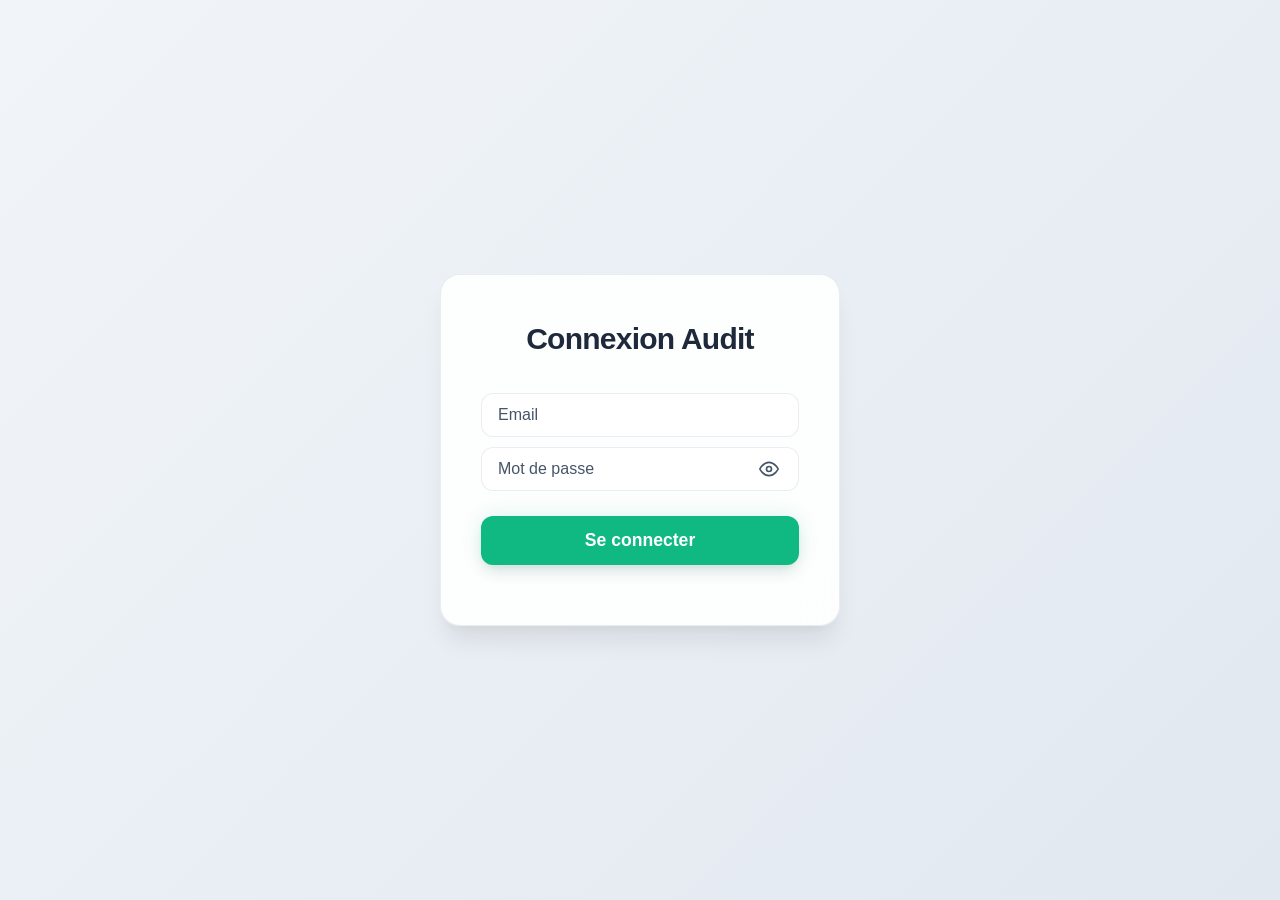
==== index.html @ c80efe21 "Add files via upload" ====
<!DOCTYPE html>
<html>
  <head>
    <meta charset="UTF-8" />
    <meta http-equiv="refresh" content="0; url=login.html" />
    <title>Redirect</title>
    <link rel="manifest" href="./manifest.json">
    <meta name="theme-color" content="#0f172a">
  </head>
  <script src="./pwa.js"></script>
  <body></body>
</html>
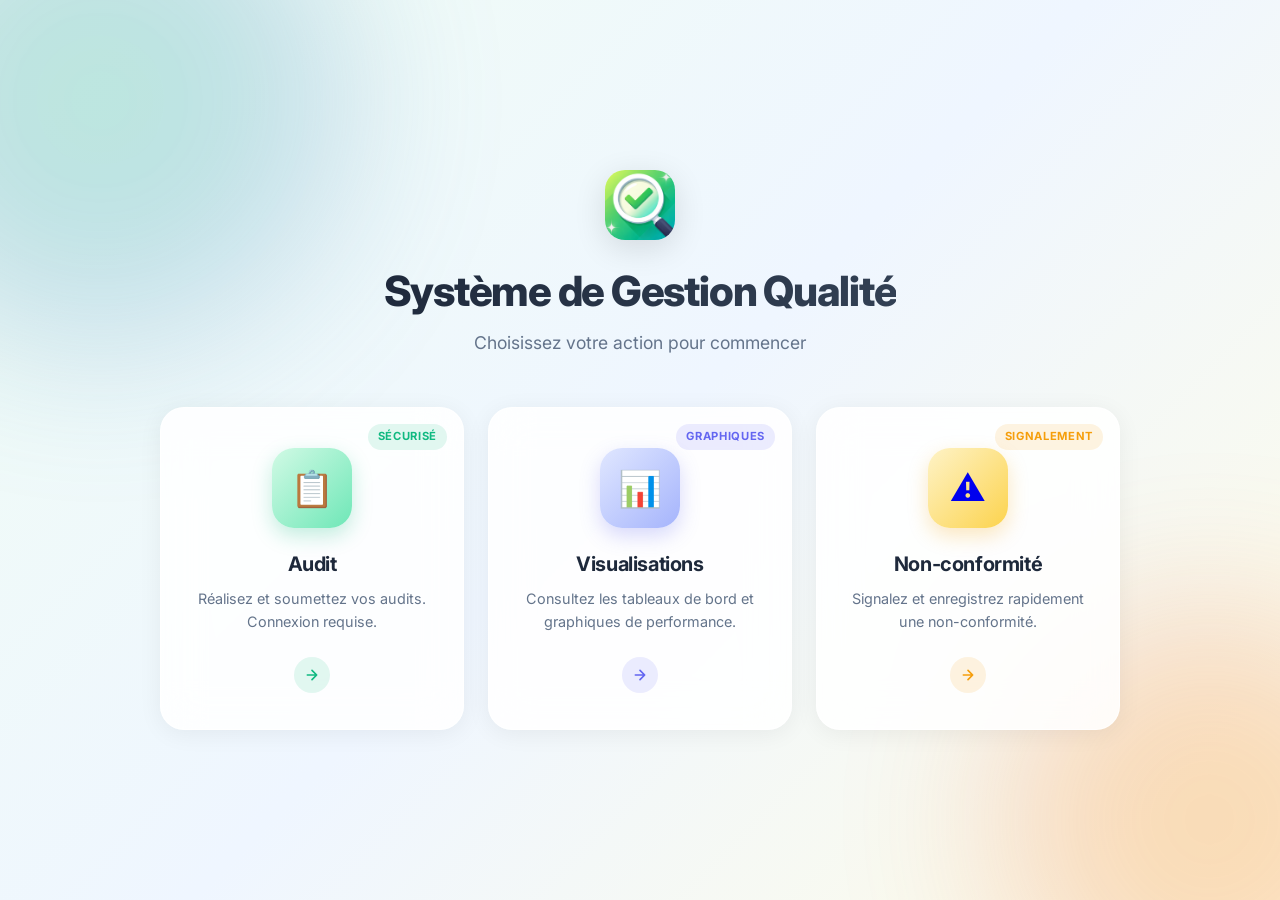
==== commit e93e6090: "Add files via upload" ====
--- a/index.html
+++ b/index.html
@@ -2,7 +2,7 @@
 <html>
   <head>
     <meta charset="UTF-8" />
-    <meta http-equiv="refresh" content="0; url=login.html" />
+    <meta http-equiv="refresh" content="0; url=landing.html" />
     <title>Redirect</title>
     <link rel="manifest" href="./manifest.json">
     <meta name="theme-color" content="#0f172a">
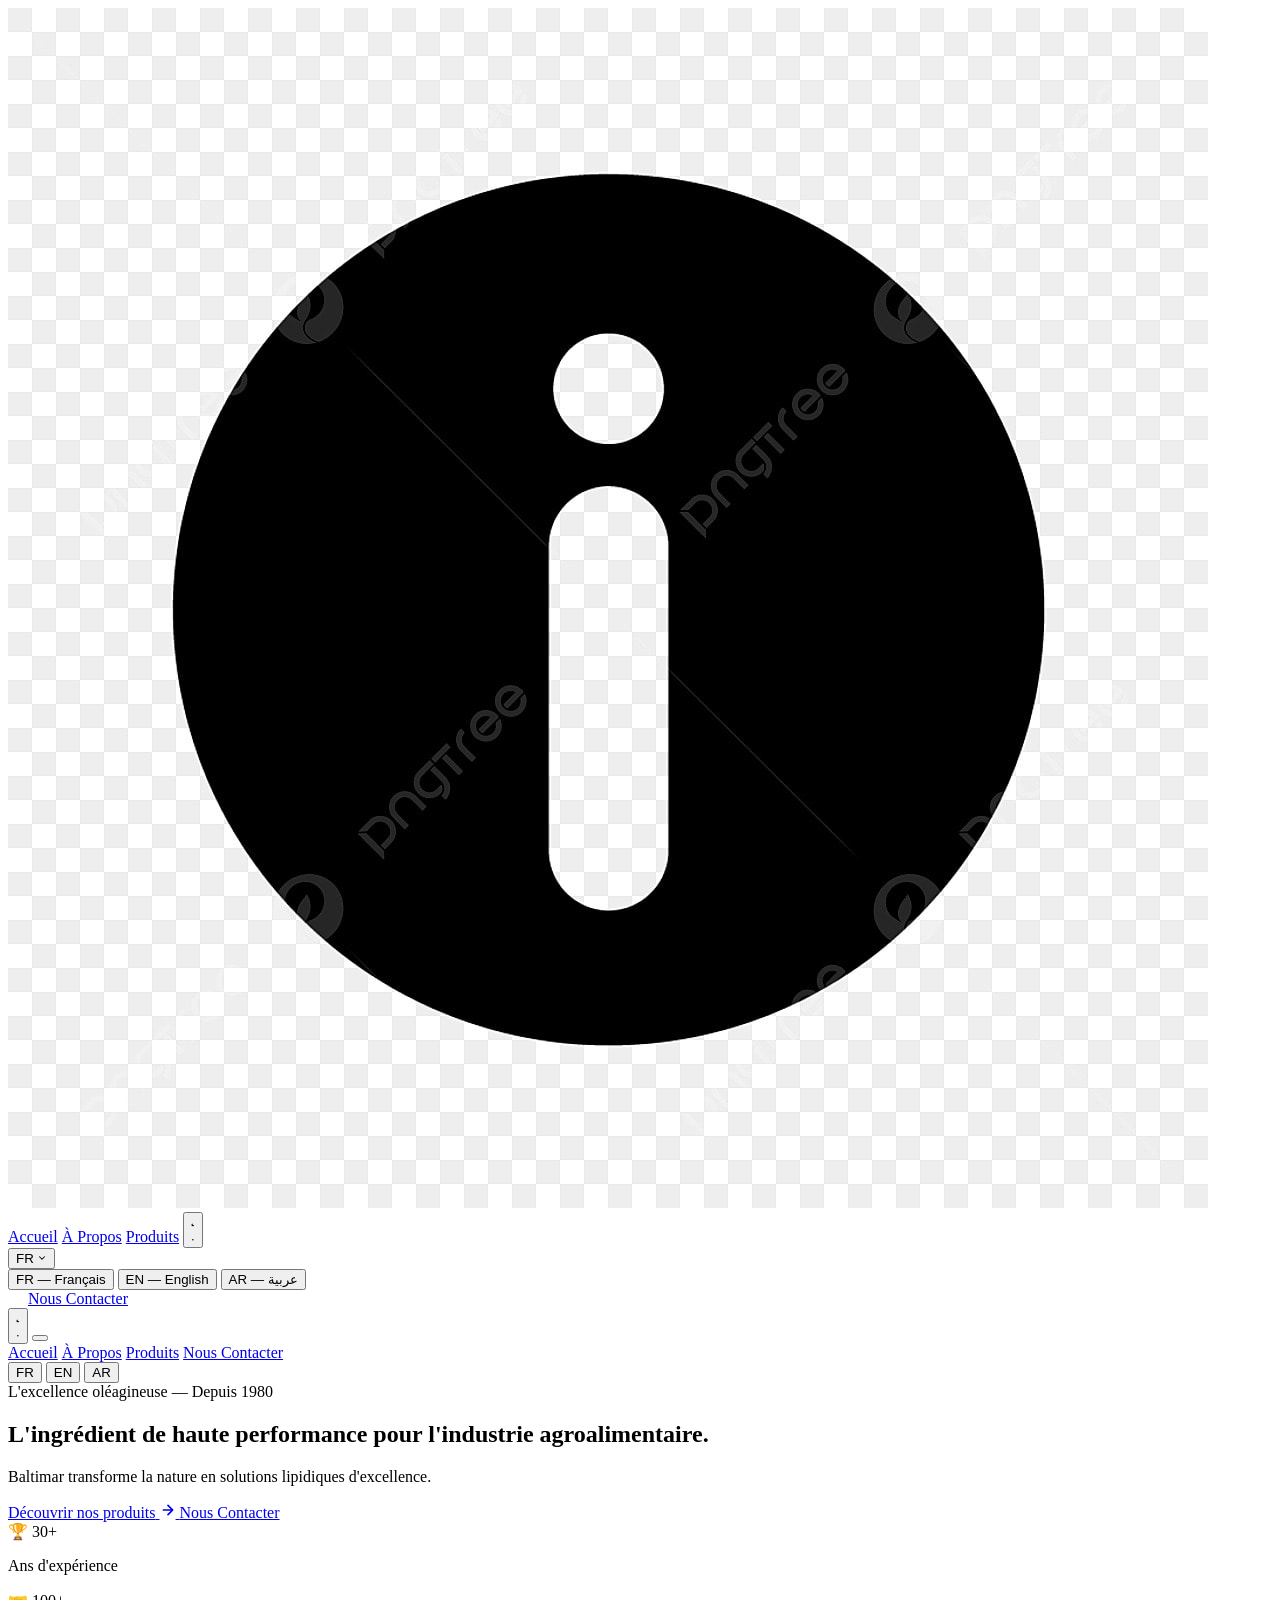
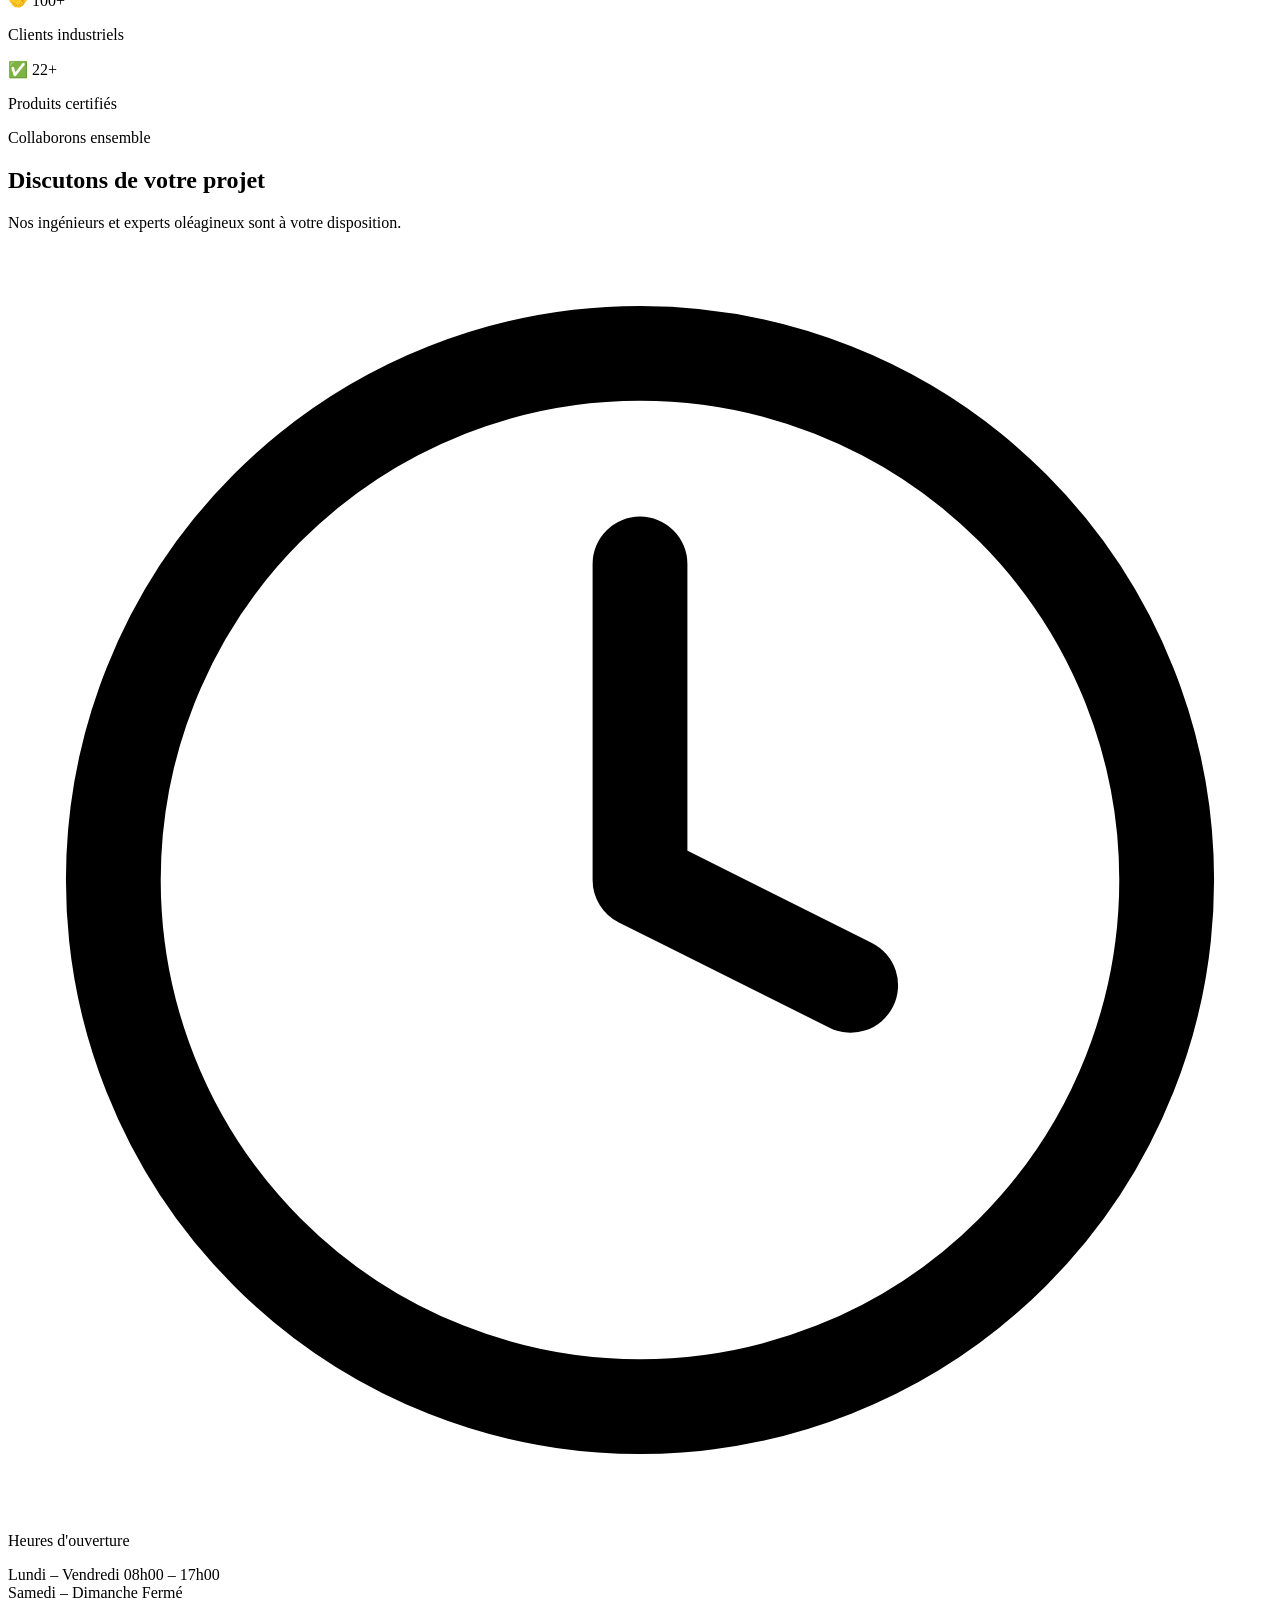
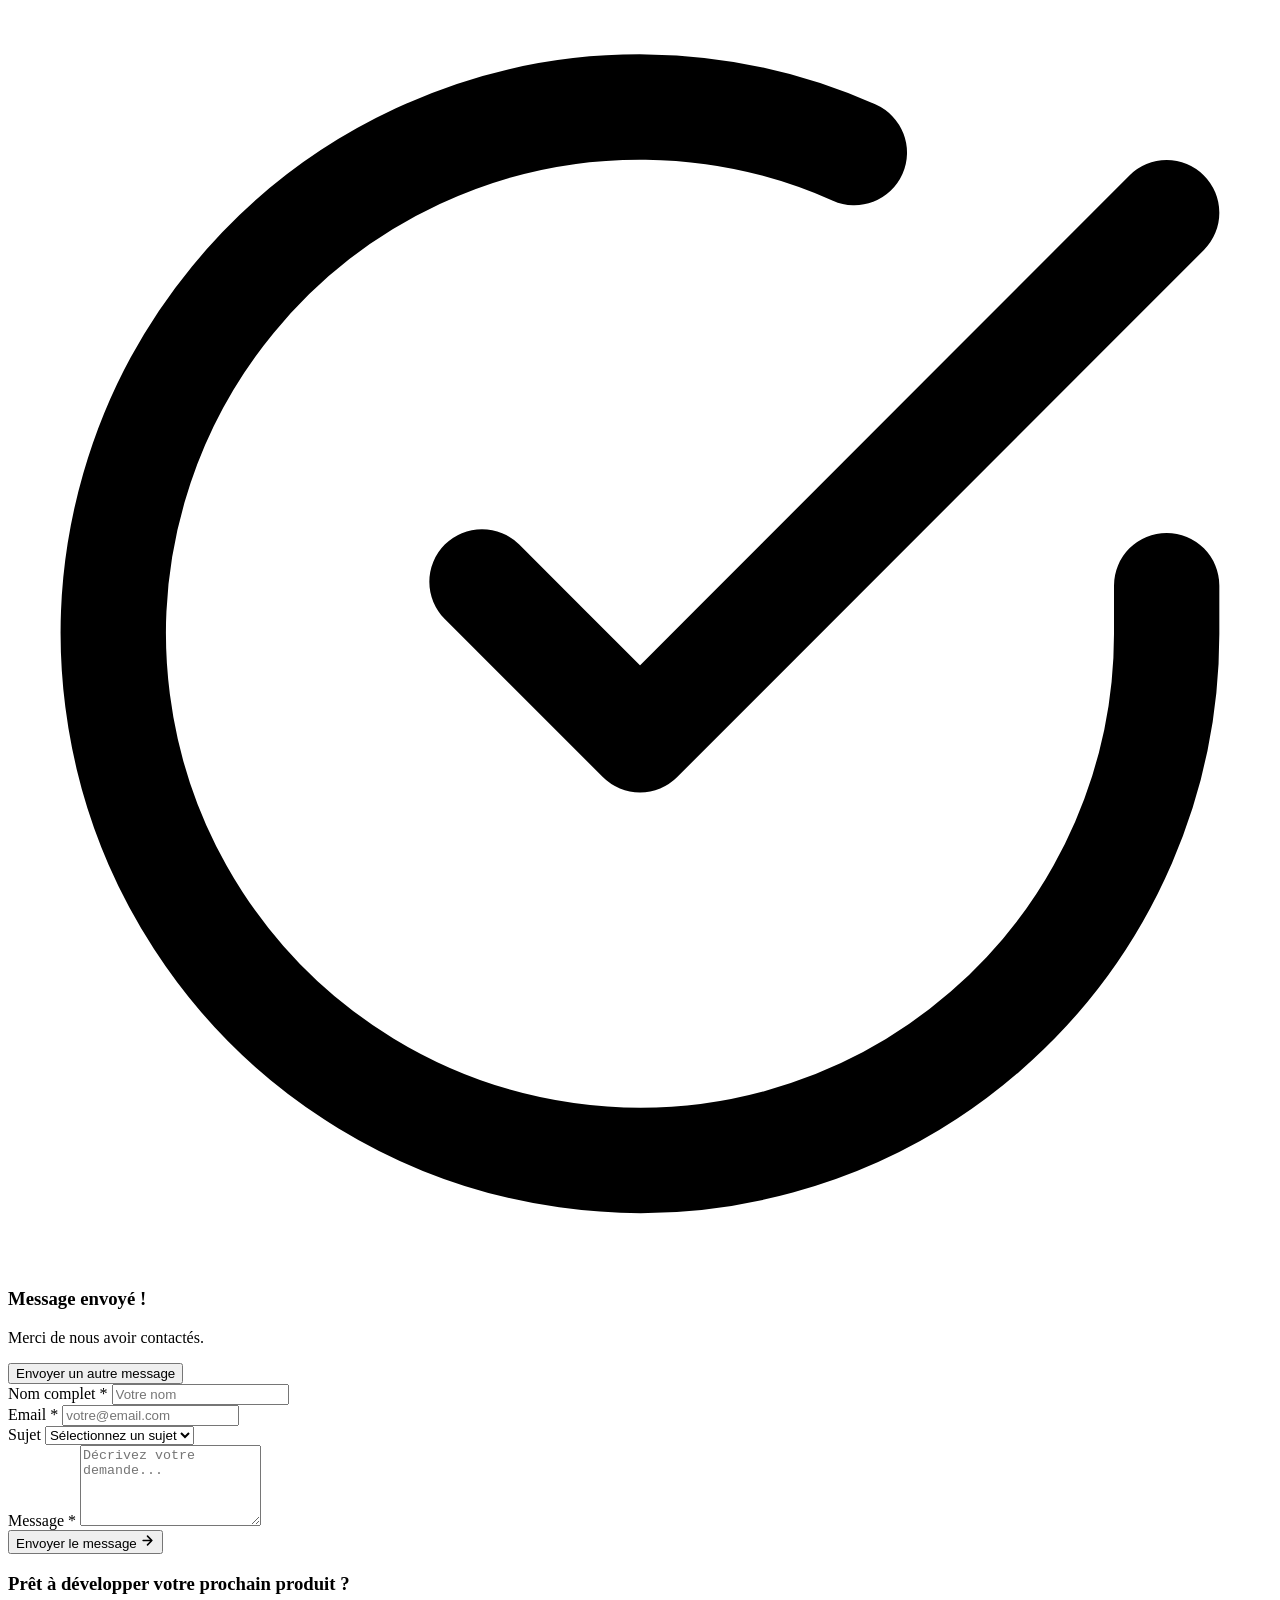
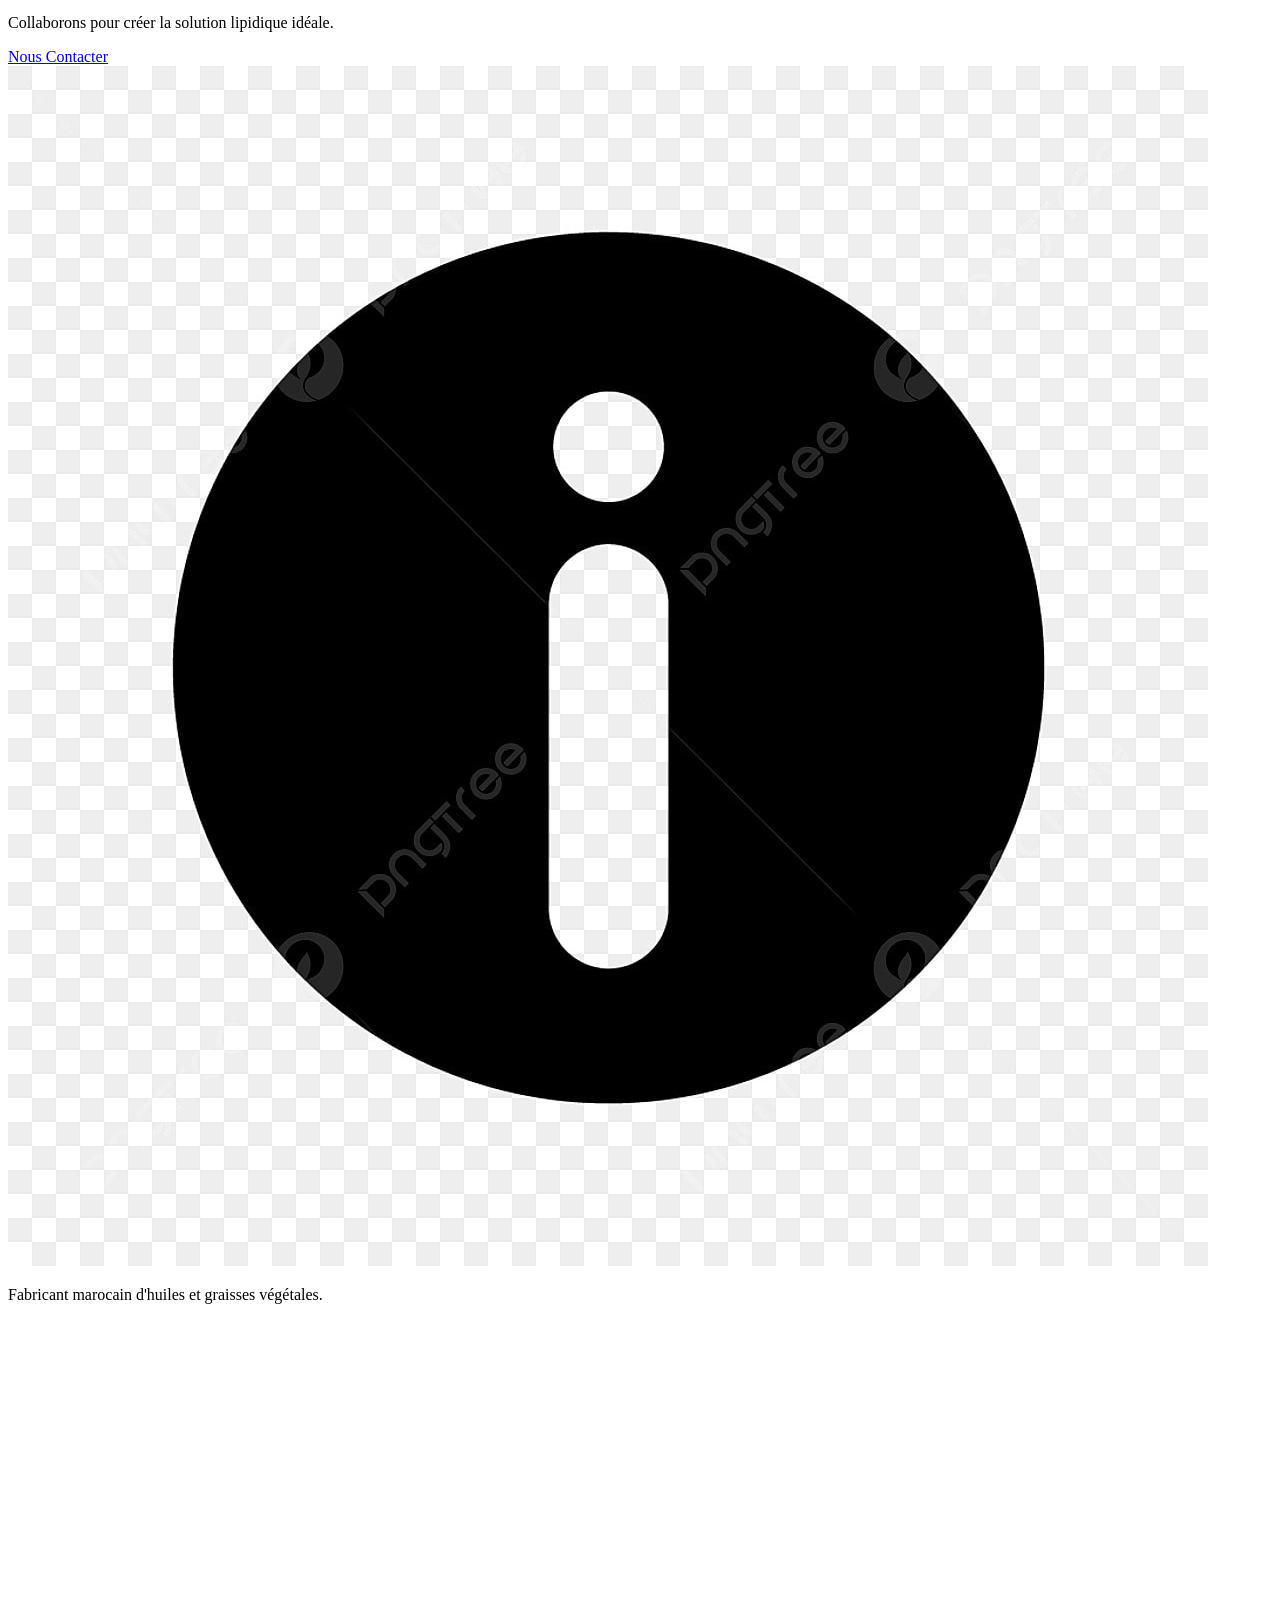
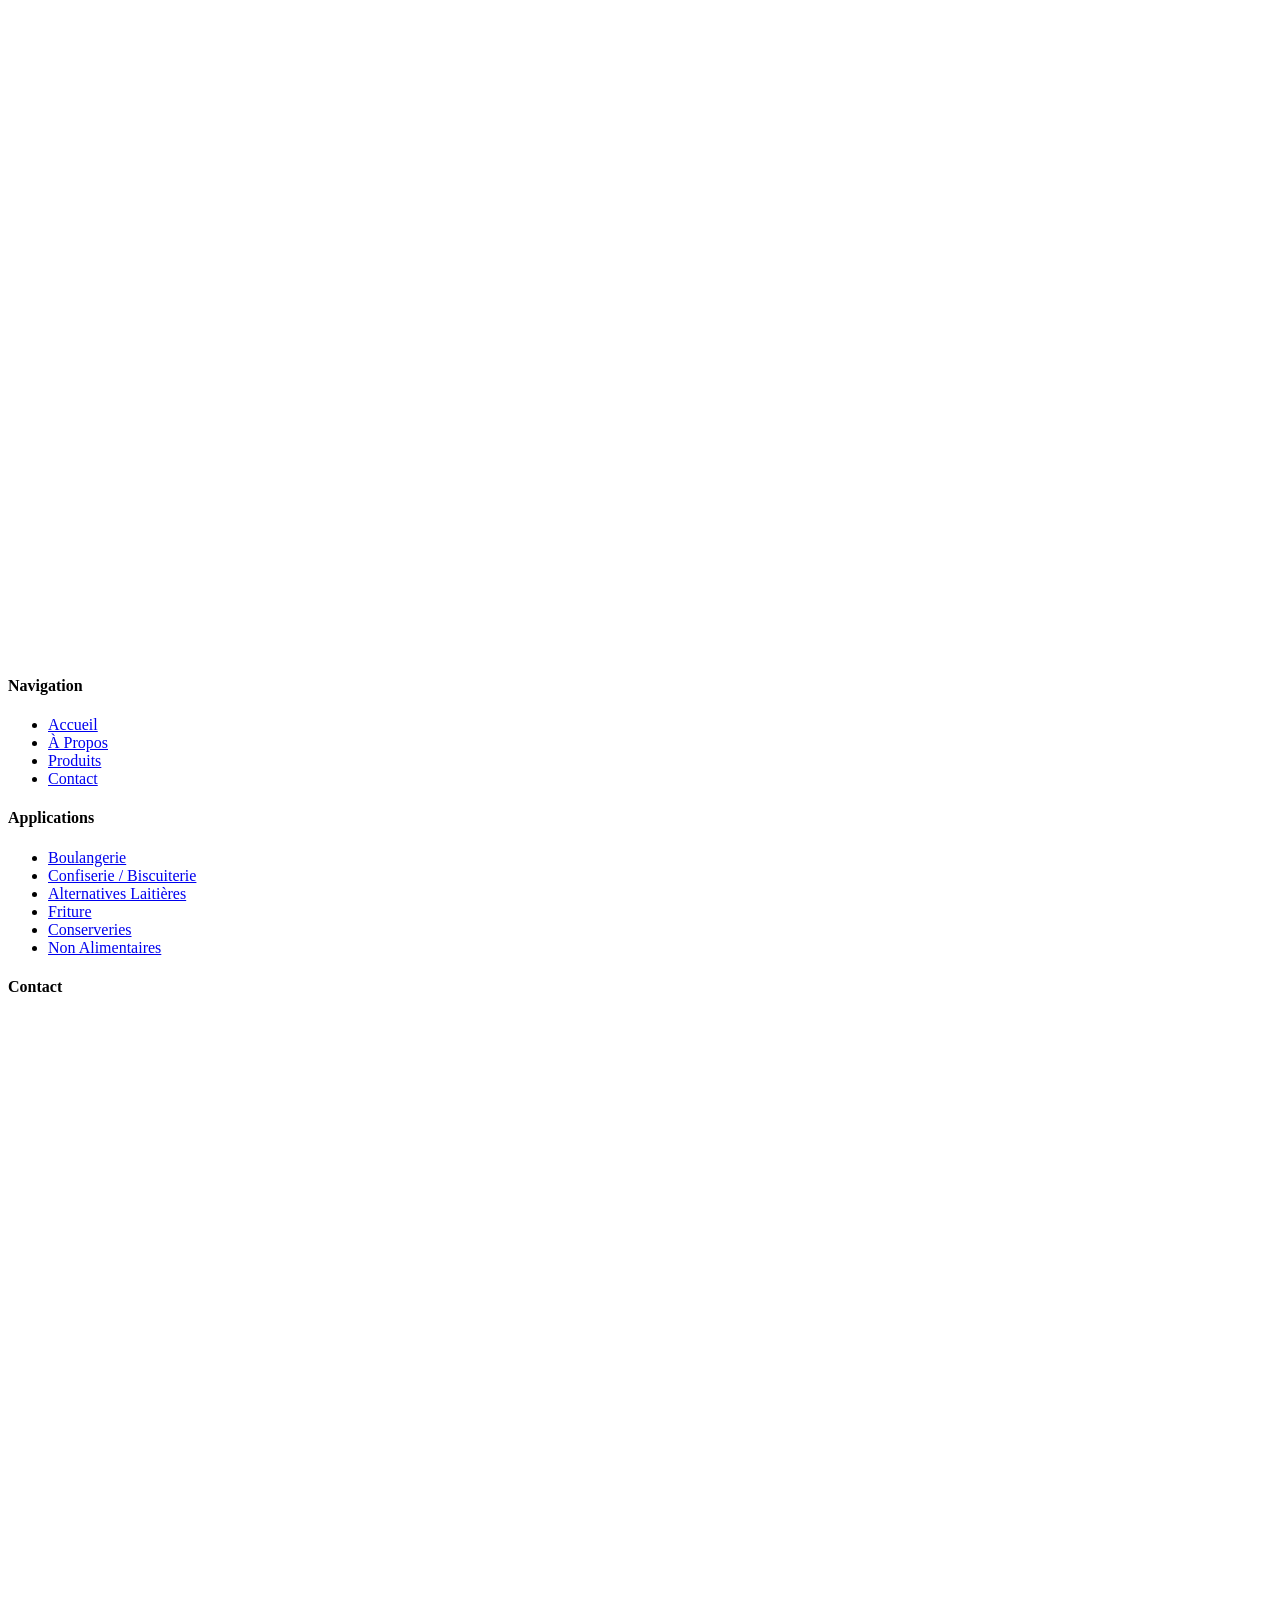
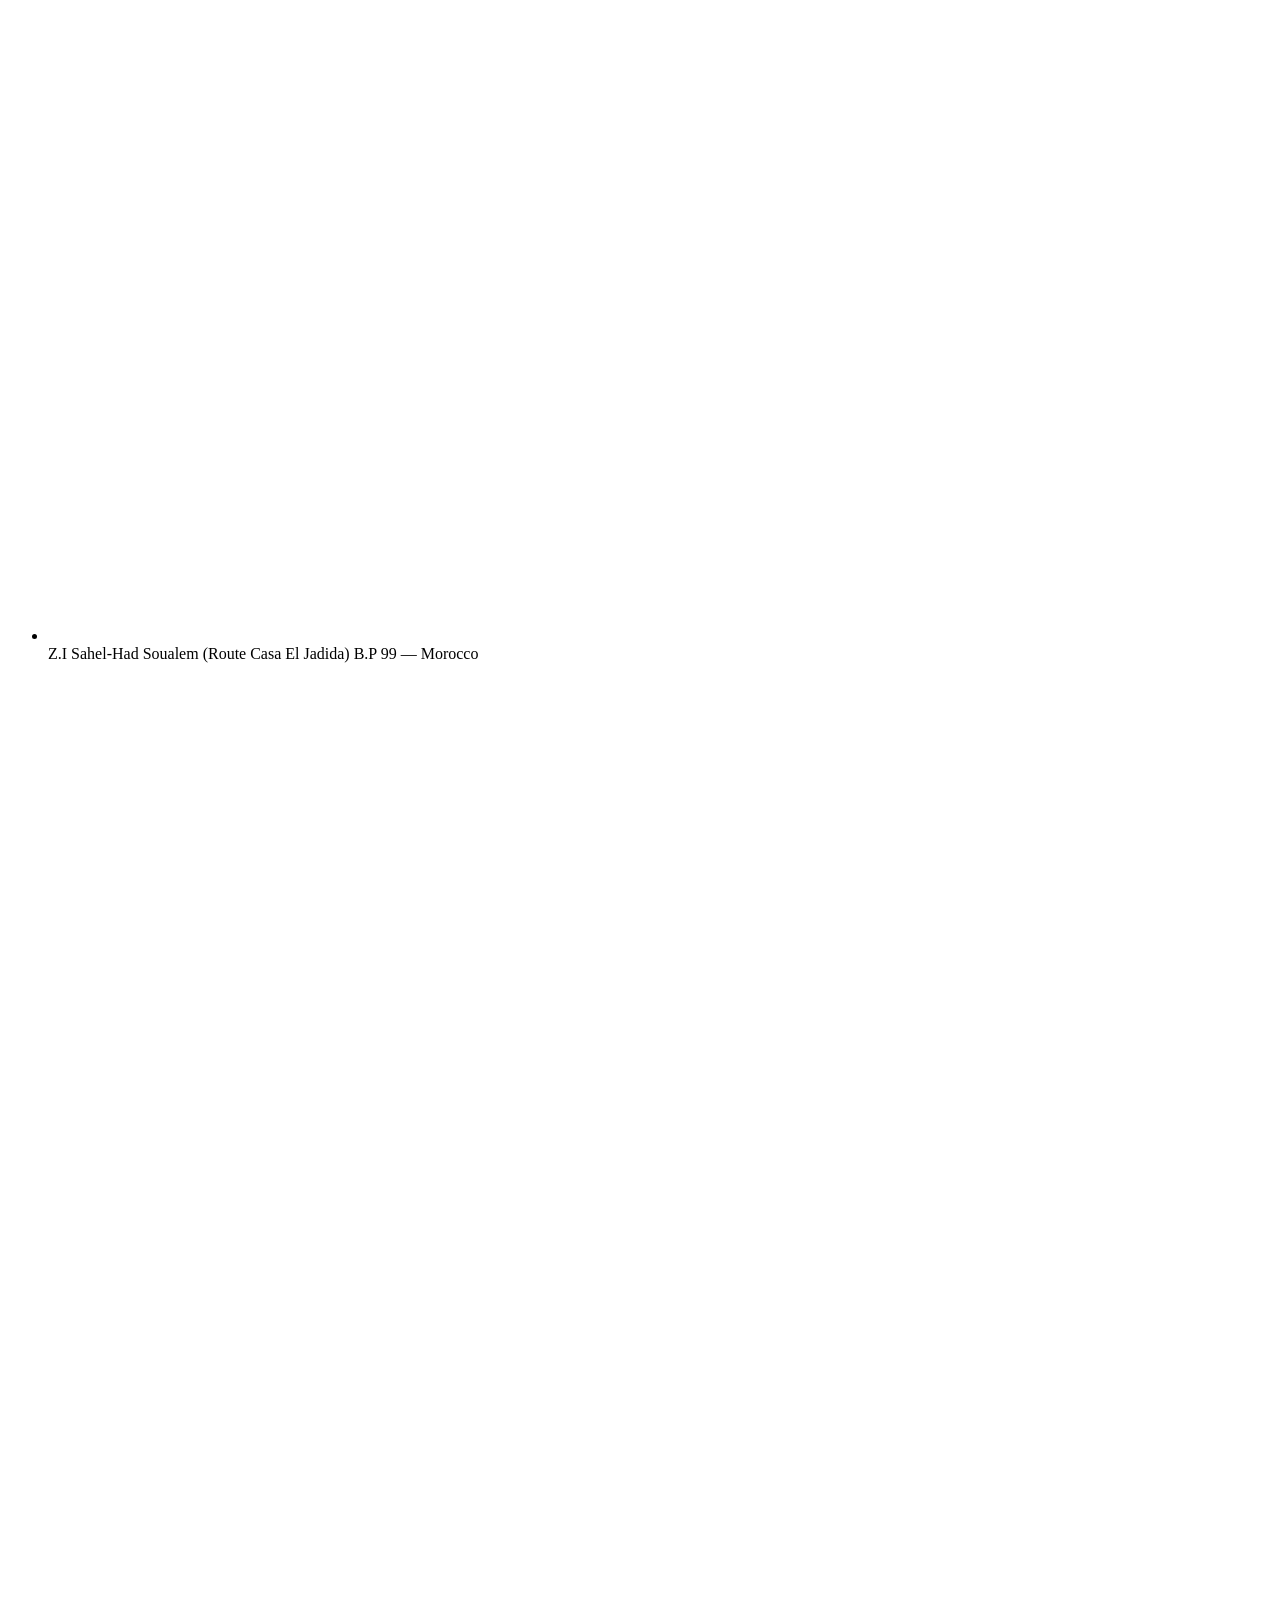
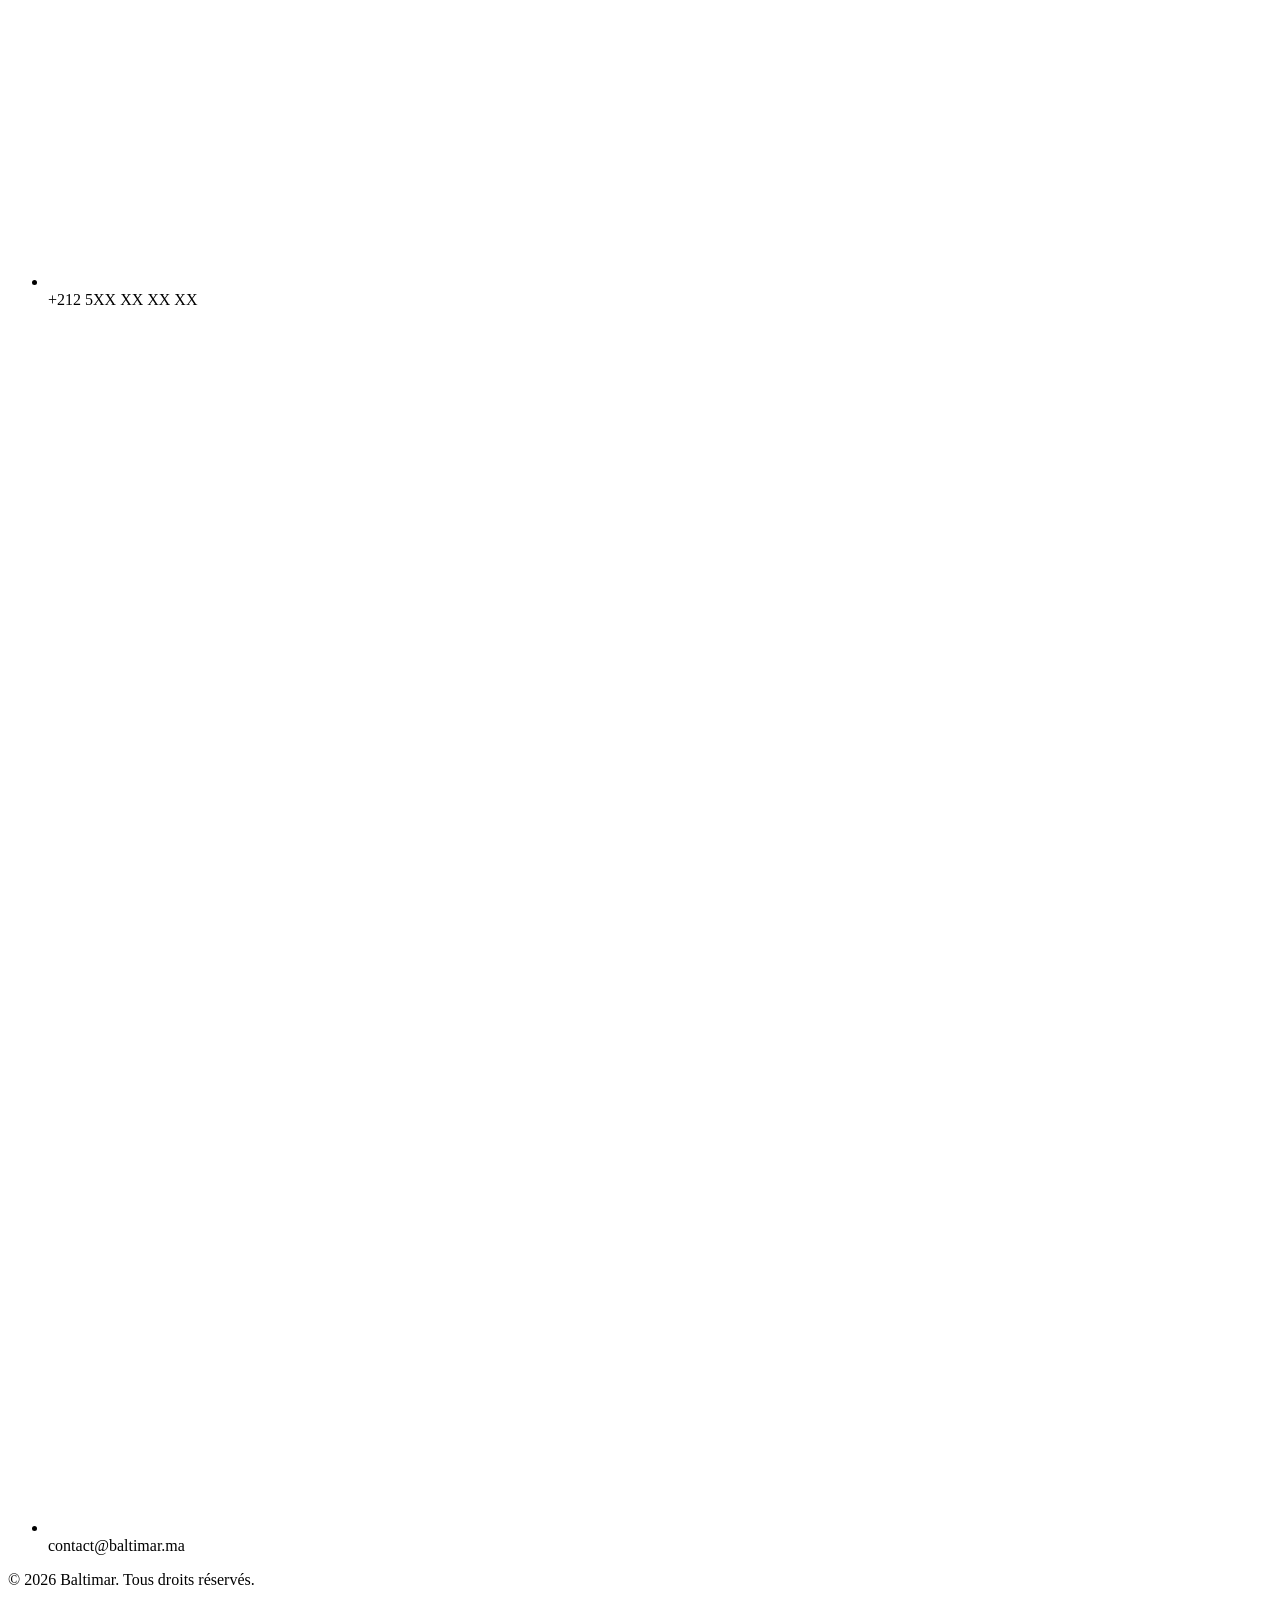
==== commit b8329350: "Add files via upload" ====
--- a/index.html
+++ b/index.html
@@ -1,12 +1,462 @@
-<!DOCTYPE html>
-<html>
-  <head>
-    <meta charset="UTF-8" />
-    <meta http-equiv="refresh" content="0; url=landing.html" />
-    <title>Redirect</title>
-    <link rel="manifest" href="./manifest.json">
-    <meta name="theme-color" content="#0f172a">
-  </head>
-  <script src="./pwa.js"></script>
-  <body></body>
-</html>+<!DOCTYPE html>
+<html lang="fr" data-page-key="page.home">
+<head>
+  <meta charset="UTF-8" />
+  <link rel="icon" type="image/jpeg" href="../images/logo3.jpg" />
+  <meta name="viewport" content="width=device-width, initial-scale=1.0" />
+  <meta name="description" content="Baltimar, leader marocain dans la production d'huiles et graisses végétales de haute qualité. Expertise industrielle et solutions oléagineuses sur mesure." />
+  <meta name="keywords" content="huile végétale, graisse végétale, margarine industrielle, shortening, raffinage huile, Baltimar, Maroc, industrie alimentaire" />
+  <title>Baltimar — Excellence en Huiles &amp; Graisses Végétales</title>
+
+  <link rel="preconnect" href="https://fonts.googleapis.com" />
+  <link rel="preconnect" href="https://fonts.gstatic.com" crossorigin />
+  <link href="https://fonts.googleapis.com/css2?family=Inter:wght@300;400;500;600;700&family=Outfit:wght@300;400;500;600;700;800;900&display=swap" rel="stylesheet" />
+  <link rel="stylesheet" href="css/style.css" />
+
+  <script src="js/theme.js"></script>
+</head>
+<body>
+
+  <!-- ── Navbar ──────────────────────────────────────────────── -->
+  <nav class="navbar" id="navbar">
+    <div class="container">
+      <div class="navbar__inner">
+
+        <a href="index.html" class="navbar__logo" aria-label="Baltimar">
+          <img src="../images/logo3.jpg" alt="Baltimar" />
+        </a>
+
+        <div class="navbar__links">
+          <a href="index.html" data-i18n="nav.home">Accueil</a>
+          <a href="about.html" data-i18n="nav.about">À Propos</a>
+          <a href="products.html" data-i18n="nav.products">Produits</a>
+
+          <button class="theme-toggle" aria-label="Basculer le thème" onclick="toggleTheme()">
+            <svg class="theme-toggle__moon" xmlns="http://www.w3.org/2000/svg" viewBox="0 0 24 24" stroke-width="2" stroke-linecap="round" stroke-linejoin="round">
+              <path d="M21 12.79A9 9 0 1 1 11.21 3 7 7 0 0 0 21 12.79z" />
+            </svg>
+            <svg class="theme-toggle__sun" xmlns="http://www.w3.org/2000/svg" viewBox="0 0 24 24" stroke-width="2" stroke-linecap="round" stroke-linejoin="round">
+              <circle cx="12" cy="12" r="5" /><line x1="12" y1="1" x2="12" y2="3" /><line x1="12" y1="21" x2="12" y2="23" />
+              <line x1="4.22" y1="4.22" x2="5.64" y2="5.64" /><line x1="18.36" y1="18.36" x2="19.78" y2="19.78" />
+              <line x1="1" y1="12" x2="3" y2="12" /><line x1="21" y1="12" x2="23" y2="12" />
+              <line x1="4.22" y1="19.78" x2="5.64" y2="18.36" /><line x1="18.36" y1="5.64" x2="19.78" y2="4.22" />
+            </svg>
+          </button>
+
+          <div class="lang-switcher">
+            <button class="lang-btn" id="lang-btn" aria-haspopup="true" aria-expanded="false">
+              <span id="lang-current">FR</span>
+              <svg xmlns="http://www.w3.org/2000/svg" width="10" height="10" viewBox="0 0 24 24" fill="none" stroke="currentColor" stroke-width="2.5" stroke-linecap="round" stroke-linejoin="round">
+                <path d="M6 9l6 6 6-6" />
+              </svg>
+            </button>
+            <div class="lang-dropdown" id="lang-dropdown" role="listbox">
+              <button class="lang-option" data-lang="fr" role="option">FR — Français</button>
+              <button class="lang-option" data-lang="en" role="option">EN — English</button>
+              <button class="lang-option" data-lang="ar" role="option">AR — عربية</button>
+            </div>
+          </div>
+
+          <a href="#contact" class="btn btn--primary navbar__cta" style="padding: 0.6rem 1.25rem" data-i18n="nav.contact">Nous Contacter</a>
+        </div>
+
+        <div class="navbar__actions">
+          <button class="theme-toggle" aria-label="Basculer le thème" onclick="toggleTheme()">
+            <svg class="theme-toggle__moon" xmlns="http://www.w3.org/2000/svg" viewBox="0 0 24 24" stroke-width="2" stroke-linecap="round" stroke-linejoin="round">
+              <path d="M21 12.79A9 9 0 1 1 11.21 3 7 7 0 0 0 21 12.79z" />
+            </svg>
+            <svg class="theme-toggle__sun" xmlns="http://www.w3.org/2000/svg" viewBox="0 0 24 24" stroke-width="2" stroke-linecap="round" stroke-linejoin="round">
+              <circle cx="12" cy="12" r="5" /><line x1="12" y1="1" x2="12" y2="3" /><line x1="12" y1="21" x2="12" y2="23" />
+              <line x1="4.22" y1="4.22" x2="5.64" y2="5.64" /><line x1="18.36" y1="18.36" x2="19.78" y2="19.78" />
+              <line x1="1" y1="12" x2="3" y2="12" /><line x1="21" y1="12" x2="23" y2="12" />
+              <line x1="4.22" y1="19.78" x2="5.64" y2="18.36" /><line x1="18.36" y1="5.64" x2="19.78" y2="4.22" />
+            </svg>
+          </button>
+          <button class="navbar__hamburger" id="hamburger" aria-label="Menu" aria-expanded="false">
+            <span></span><span></span><span></span>
+          </button>
+        </div>
+      </div>
+    </div>
+
+    <div class="navbar__mobile" id="mobile-menu">
+      <div class="navbar__mobile-inner">
+        <a href="index.html" data-i18n="nav.home">Accueil</a>
+        <a href="about.html" data-i18n="nav.about">À Propos</a>
+        <a href="products.html" data-i18n="nav.products">Produits</a>
+        <a href="#contact" class="btn btn--primary" style="width: fit-content" data-i18n="nav.contact">Nous Contacter</a>
+        <div class="lang-switcher-mobile">
+          <button class="lang-option" data-lang="fr">FR</button>
+          <button class="lang-option" data-lang="en">EN</button>
+          <button class="lang-option" data-lang="ar">AR</button>
+        </div>
+      </div>
+    </div>
+  </nav>
+
+  <main>
+
+    <!-- ── Hero ──────────────────────────────────────────────── -->
+    <section id="hero">
+      <div class="hero__content">
+        <div class="container">
+          <div class="hero__inner">
+
+            <div class="hero__badge reveal">
+              <span class="badge badge--brand">
+                <span class="badge-dot"></span>
+                <span data-i18n="hero.badge">L'excellence oléagineuse — Depuis 1980</span>
+              </span>
+            </div>
+
+            <h1 class="hero__headline reveal reveal-delay-1" data-i18n-html="hero.headline">
+              L'ingrédient de <span class="hero__headline-gradient"> haute performance</span> pour l'industrie agroalimentaire.
+            </h1>
+
+            <p class="hero__sub reveal reveal-delay-2" data-i18n="hero.sub">
+              Baltimar transforme la nature en solutions lipidiques d'excellence.
+            </p>
+
+            <div class="hero__ctas reveal reveal-delay-3">
+              <a href="products.html" class="btn btn--primary">
+                <span data-i18n="hero.cta1">Découvrir nos produits</span>
+                <svg xmlns="http://www.w3.org/2000/svg" width="16" height="16" viewBox="0 0 24 24" fill="none" stroke="currentColor" stroke-width="2.5" stroke-linecap="round" stroke-linejoin="round">
+                  <path d="M5 12h14M12 5l7 7-7 7" />
+                </svg>
+              </a>
+              <a href="#contact" class="btn btn--outline" data-i18n="hero.cta2">Nous Contacter</a>
+            </div>
+
+            <div class="hero__stats reveal reveal-delay-4">
+              <div class="hero__stat">
+                <div class="hero__stat-top">
+                  <span class="hero__stat-icon">🏆</span>
+                  <span class="hero__stat-value">30+</span>
+                </div>
+                <p class="hero__stat-label" data-i18n="hero.stat1">Ans d'expérience</p>
+              </div>
+              <div class="hero__stat">
+                <div class="hero__stat-top">
+                  <span class="hero__stat-icon">🤝</span>
+                  <span class="hero__stat-value">100+</span>
+                </div>
+                <p class="hero__stat-label" data-i18n="hero.stat2">Clients industriels</p>
+              </div>
+              <div class="hero__stat">
+                <div class="hero__stat-top">
+                  <span class="hero__stat-icon">✅</span>
+                  <span class="hero__stat-value">22+</span>
+                </div>
+                <p class="hero__stat-label" data-i18n="hero.stat3">Produits certifiés</p>
+              </div>
+            </div>
+
+          </div>
+        </div>
+      </div>
+    </section>
+
+    <!-- ── Contact ───────────────────────────────────────────── -->
+    <section id="contact">
+      <div class="container">
+
+        <div class="contact__header reveal">
+          <span class="badge badge--brand" data-i18n="contact.badge">Collaborons ensemble</span>
+          <h2 class="contact__title" data-i18n-html="contact.title">Discutons de <span class="contact__title-gradient"> votre projet</span></h2>
+          <p class="contact__sub" data-i18n="contact.sub">Nos ingénieurs et experts oléagineux sont à votre disposition.</p>
+        </div>
+
+        <div class="contact__layout">
+
+          <!-- Hours card -->
+          <div class="contact__info reveal">
+            <div class="hours-card">
+              <div class="hours-card__header">
+                <svg xmlns="http://www.w3.org/2000/svg" viewBox="0 0 24 24" fill="none" stroke="currentColor" stroke-width="1.8" stroke-linecap="round" stroke-linejoin="round">
+                  <circle cx="12" cy="12" r="10" /><polyline points="12 6 12 12 16 14" />
+                </svg>
+                <p class="hours-card__label" data-i18n="contact.hours.label">Heures d'ouverture</p>
+              </div>
+              <div class="hours-row">
+                <span class="hours-row__day" data-i18n="contact.hours.day1">Lundi – Vendredi</span>
+                <span class="hours-row__time" data-i18n="contact.hours.t1">08h00 – 17h00</span>
+              </div>
+              <div class="hours-row">
+                <span class="hours-row__day" data-i18n="contact.hours.day2">Samedi – Dimanche</span>
+                <span class="hours-row__time closed" data-i18n="contact.hours.t2">Fermé</span>
+              </div>
+            </div>
+          </div>
+
+          <!-- Form -->
+          <div class="contact__form-wrap reveal reveal-delay-1">
+
+            <div class="form-success" id="form-success">
+              <div class="form-success__icon">
+                <svg xmlns="http://www.w3.org/2000/svg" viewBox="0 0 24 24" fill="none" stroke="currentColor" stroke-width="2" stroke-linecap="round" stroke-linejoin="round">
+                  <path d="M22 11.08V12a10 10 0 11-5.93-9.14" /><polyline points="22 4 12 14.01 9 11.01" />
+                </svg>
+              </div>
+              <h3 class="form-success__title" data-i18n="form.success.title">Message envoyé !</h3>
+              <p class="form-success__desc" data-i18n="form.success.desc">Merci de nous avoir contactés.</p>
+              <button class="btn btn--primary" onclick="resetContactForm()" data-i18n="form.success.btn">Envoyer un autre message</button>
+            </div>
+
+            <form id="contact-form" novalidate>
+              <div class="form-row">
+                <div class="form-group">
+                  <label class="form-label" for="name">
+                    <span data-i18n="form.name.label">Nom complet</span> <span class="form-req">*</span>
+                  </label>
+                  <input class="form-input" type="text" id="name" name="name" data-i18n-ph="form.name.ph" placeholder="Votre nom" required />
+                </div>
+                <div class="form-group">
+                  <label class="form-label" for="email">
+                    <span data-i18n="form.email.label">Email</span> <span class="form-req">*</span>
+                  </label>
+                  <input class="form-input" type="email" id="email" name="email" data-i18n-ph="form.email.ph" placeholder="votre@email.com" required />
+                </div>
+              </div>
+
+              <div class="form-group form-space">
+                <label class="form-label" for="subject" data-i18n="form.subject.label">Sujet</label>
+                <select class="form-select" id="subject" name="subject">
+                  <option value="" data-i18n-opt="form.subject.ph">Sélectionnez un sujet</option>
+                  <option value="devis" data-i18n-opt="form.subject.devis">Demande de devis</option>
+                  <option value="produit" data-i18n-opt="form.subject.prod">Information produit</option>
+                  <option value="technique" data-i18n-opt="form.subject.tech">Support technique</option>
+                  <option value="partenariat" data-i18n-opt="form.subject.part">Partenariat</option>
+                  <option value="autre" data-i18n-opt="form.subject.autre">Autre</option>
+                </select>
+              </div>
+
+              <div class="form-group form-space">
+                <label class="form-label" for="message">
+                  <span data-i18n="form.msg.label">Message</span> <span class="form-req">*</span>
+                </label>
+                <textarea class="form-textarea" id="message" name="message" rows="5" data-i18n-ph="form.msg.ph" placeholder="Décrivez votre demande..." required></textarea>
+              </div>
+
+              <div class="form-error" id="form-error" style="display:none">
+                <svg xmlns="http://www.w3.org/2000/svg" viewBox="0 0 24 24" fill="none" stroke="currentColor" stroke-width="2" stroke-linecap="round" stroke-linejoin="round">
+                  <circle cx="12" cy="12" r="10" /><line x1="12" y1="8" x2="12" y2="12" /><line x1="12" y1="16" x2="12.01" y2="16" />
+                </svg>
+                <p id="form-error-msg"></p>
+              </div>
+
+              <button class="form-submit" id="form-btn" type="submit">
+                <span id="form-btn-text" data-i18n="form.submit">Envoyer le message</span>
+                <svg id="form-btn-icon" xmlns="http://www.w3.org/2000/svg" width="15" height="15" viewBox="0 0 24 24" fill="none" stroke="currentColor" stroke-width="2.5" stroke-linecap="round" stroke-linejoin="round">
+                  <path d="M5 12h14M12 5l7 7-7 7" />
+                </svg>
+                <div class="spinner" id="form-spinner" style="display:none"></div>
+              </button>
+            </form>
+
+          </div>
+        </div>
+      </div>
+    </section>
+
+  </main>
+
+  <!-- ── Footer ────────────────────────────────────────────── -->
+  <footer>
+    <div class="footer__banner-wrap">
+      <div class="container">
+        <div class="footer__banner">
+          <div>
+            <h3 class="footer__banner-title" data-i18n="footer.banner.title">Prêt à développer votre prochain produit ?</h3>
+            <p class="footer__banner-sub" data-i18n="footer.banner.sub">Collaborons pour créer la solution lipidique idéale.</p>
+          </div>
+          <a href="#contact" class="btn btn--light" data-i18n="footer.banner.btn">Nous Contacter</a>
+        </div>
+      </div>
+    </div>
+
+    <div class="footer__main">
+      <div class="container">
+        <div class="footer__grid">
+          <div>
+            <a href="index.html" class="footer__logo" aria-label="Baltimar">
+              <img src="../images/logo3.jpg" alt="Baltimar" />
+            </a>
+            <p class="footer__about" data-i18n="footer.about">Fabricant marocain d'huiles et graisses végétales.</p>
+            <div class="footer__socials">
+              <a href="#" class="footer__social" aria-label="Site web">
+                <svg xmlns="http://www.w3.org/2000/svg" viewBox="0 0 24 24" fill="none" stroke-width="1.8" stroke-linecap="round" stroke-linejoin="round">
+                  <circle cx="12" cy="12" r="10" /><line x1="2" y1="12" x2="22" y2="12" />
+                  <path d="M12 2a15.3 15.3 0 014 10 15.3 15.3 0 01-4 10 15.3 15.3 0 01-4-10 15.3 15.3 0 014-10z" />
+                </svg>
+              </a>
+              <a href="#" class="footer__social" aria-label="LinkedIn">
+                <svg xmlns="http://www.w3.org/2000/svg" viewBox="0 0 24 24" fill="none" stroke-width="1.8" stroke-linecap="round" stroke-linejoin="round">
+                  <path d="M16 8a6 6 0 016 6v7h-4v-7a2 2 0 00-2-2 2 2 0 00-2 2v7h-4v-7a6 6 0 016-6z" />
+                  <rect x="2" y="9" width="4" height="12" /><circle cx="4" cy="4" r="2" />
+                </svg>
+              </a>
+            </div>
+          </div>
+
+          <div>
+            <h4 class="footer__col-title" data-i18n="footer.nav">Navigation</h4>
+            <ul class="footer__col-list">
+              <li><a href="index.html" data-i18n="nav.home">Accueil</a></li>
+              <li><a href="about.html" data-i18n="nav.about">À Propos</a></li>
+              <li><a href="products.html" data-i18n="nav.products">Produits</a></li>
+              <li><a href="#contact" data-i18n="footer.contact">Contact</a></li>
+            </ul>
+          </div>
+
+          <div>
+            <h4 class="footer__col-title" data-i18n="footer.apps">Applications</h4>
+            <ul class="footer__col-list">
+              <li><a href="application.html?key=boulangerie" data-i18n="footer.app.boul">Boulangerie</a></li>
+              <li><a href="application.html?key=confiserie" data-i18n="footer.app.conf">Confiserie / Biscuiterie</a></li>
+              <li><a href="application.html?key=laitier" data-i18n="footer.app.lait">Alternatives Laitières</a></li>
+              <li><a href="application.html?key=friture" data-i18n="footer.app.frit">Friture</a></li>
+              <li><a href="application.html?key=conserveries" data-i18n="footer.app.cons">Conserveries</a></li>
+              <li><a href="application.html?key=nonalimentaire" data-i18n="footer.app.noal">Non Alimentaires</a></li>
+            </ul>
+          </div>
+
+          <div>
+            <h4 class="footer__col-title" data-i18n="footer.contact">Contact</h4>
+            <ul class="footer__contact-list">
+              <li class="footer__contact-item">
+                <div class="footer__contact-icon">
+                  <svg xmlns="http://www.w3.org/2000/svg" viewBox="0 0 24 24" fill="none" stroke-width="1.8" stroke-linecap="round" stroke-linejoin="round">
+                    <path d="M21 10c0 7-9 13-9 13S3 17 3 10a9 9 0 0118 0z" /><circle cx="12" cy="10" r="3" />
+                  </svg>
+                </div>
+                <span class="footer__contact-text">Z.I Sahel-Had Soualem (Route Casa El Jadida) B.P 99 — Morocco</span>
+              </li>
+              <li class="footer__contact-item">
+                <div class="footer__contact-icon">
+                  <svg xmlns="http://www.w3.org/2000/svg" viewBox="0 0 24 24" fill="none" stroke-width="1.8" stroke-linecap="round" stroke-linejoin="round">
+                    <path d="M22 16.92v3a2 2 0 01-2.18 2 19.79 19.79 0 01-8.63-3.07A19.5 19.5 0 013.07 9.81a19.79 19.79 0 01-3.07-8.63A2 2 0 012.18 0h3a2 2 0 012 1.72c.127.96.361 1.903.7 2.81a2 2 0 01-.45 2.11L6.91 7.91a16 16 0 006.16 6.16l1.27-1.27a2 2 0 012.11-.45c.907.339 1.85.573 2.81.7A2 2 0 0122 16.92z" />
+                  </svg>
+                </div>
+                <span class="footer__contact-text">+212 5XX XX XX XX</span>
+              </li>
+              <li class="footer__contact-item">
+                <div class="footer__contact-icon">
+                  <svg xmlns="http://www.w3.org/2000/svg" viewBox="0 0 24 24" fill="none" stroke-width="1.8" stroke-linecap="round" stroke-linejoin="round">
+                    <path d="M4 4h16c1.1 0 2 .9 2 2v12c0 1.1-.9 2-2 2H4c-1.1 0-2-.9-2-2V6c0-1.1.9-2 2-2z" />
+                    <polyline points="22,6 12,13 2,6" />
+                  </svg>
+                </div>
+                <span class="footer__contact-text">contact@baltimar.ma</span>
+              </li>
+            </ul>
+          </div>
+        </div>
+      </div>
+    </div>
+
+    <div class="container">
+      <div class="footer__bottom">
+        <p class="footer__copy" data-i18n="footer.copy">© 2026 Baltimar. Tous droits réservés.</p>
+        <div class="footer__legal">
+          <a href="#" data-i18n="footer.privacy">Politique de confidentialité</a>
+          <a href="#" data-i18n="footer.legal">Mentions légales</a>
+        </div>
+      </div>
+    </div>
+  </footer>
+
+  <script src="js/data.js"></script>
+  <script src="js/i18n.js"></script>
+  <script src="js/scroll-reveal.js"></script>
+  <script src="js/navbar.js"></script>
+  <script>
+    /* ── Contact form ──────────────────────────────────────── */
+    const SUPABASE_URL = 'your_supabase_project_url'
+    const SUPABASE_KEY = 'your_supabase_anon_key'
+
+    function resetContactForm() {
+      const form = document.getElementById('contact-form')
+      const success = document.getElementById('form-success')
+      const errorBox = document.getElementById('form-error')
+      form.reset()
+      form.style.display = ''
+      success.classList.remove('visible')
+      errorBox.style.display = 'none'
+    }
+
+    /* Translate select options when language changes */
+    function onLangChange() {
+      document.querySelectorAll('[data-i18n-opt]').forEach(el => {
+        el.textContent = t(el.dataset.i18nOpt)
+      })
+    }
+
+    document.addEventListener('DOMContentLoaded', () => {
+      const form      = document.getElementById('contact-form')
+      const formBtn   = document.getElementById('form-btn')
+      const btnText   = document.getElementById('form-btn-text')
+      const btnIcon   = document.getElementById('form-btn-icon')
+      const spinner   = document.getElementById('form-spinner')
+      const errorBox  = document.getElementById('form-error')
+      const errorMsg  = document.getElementById('form-error-msg')
+      const successDiv = document.getElementById('form-success')
+
+      function setLoading(on) {
+        formBtn.disabled = on
+        btnText.textContent = on ? t('form.loading') : t('form.submit')
+        btnIcon.style.display = on ? 'none' : ''
+        spinner.style.display = on ? 'block' : 'none'
+      }
+
+      form.addEventListener('submit', async e => {
+        e.preventDefault()
+        errorBox.style.display = 'none'
+
+        const data = {
+          name:    form.name.value.trim(),
+          email:   form.email.value.trim(),
+          subject: form.subject.value,
+          message: form.message.value.trim(),
+        }
+
+        if (!data.name || !data.email || !data.message) {
+          errorMsg.textContent = t('form.error.required')
+          errorBox.style.display = 'flex'
+          return
+        }
+
+        if (SUPABASE_URL === 'your_supabase_project_url') {
+          const sub  = encodeURIComponent(`[Baltimar] ${data.subject || 'Nouveau message'} - ${data.name}`)
+          const body = encodeURIComponent(`Nom: ${data.name}\nEmail: ${data.email}\n\n${data.message}`)
+          window.location.href = `mailto:khadeyene2580@gmail.com?subject=${sub}&body=${body}`
+          form.style.display = 'none'
+          successDiv.classList.add('visible')
+          return
+        }
+
+        setLoading(true)
+        try {
+          const res = await fetch(`${SUPABASE_URL}/rest/v1/contact_submissions`, {
+            method: 'POST',
+            headers: {
+              'Content-Type': 'application/json',
+              'apikey': SUPABASE_KEY,
+              'Authorization': `Bearer ${SUPABASE_KEY}`,
+              'Prefer': 'return=minimal',
+            },
+            body: JSON.stringify(data),
+          })
+          if (!res.ok) throw new Error(`HTTP ${res.status}`)
+          form.style.display = 'none'
+          successDiv.classList.add('visible')
+        } catch {
+          errorMsg.textContent = t('form.error.server')
+          errorBox.style.display = 'flex'
+        } finally {
+          setLoading(false)
+        }
+      })
+    })
+  </script>
+</body>
+</html>
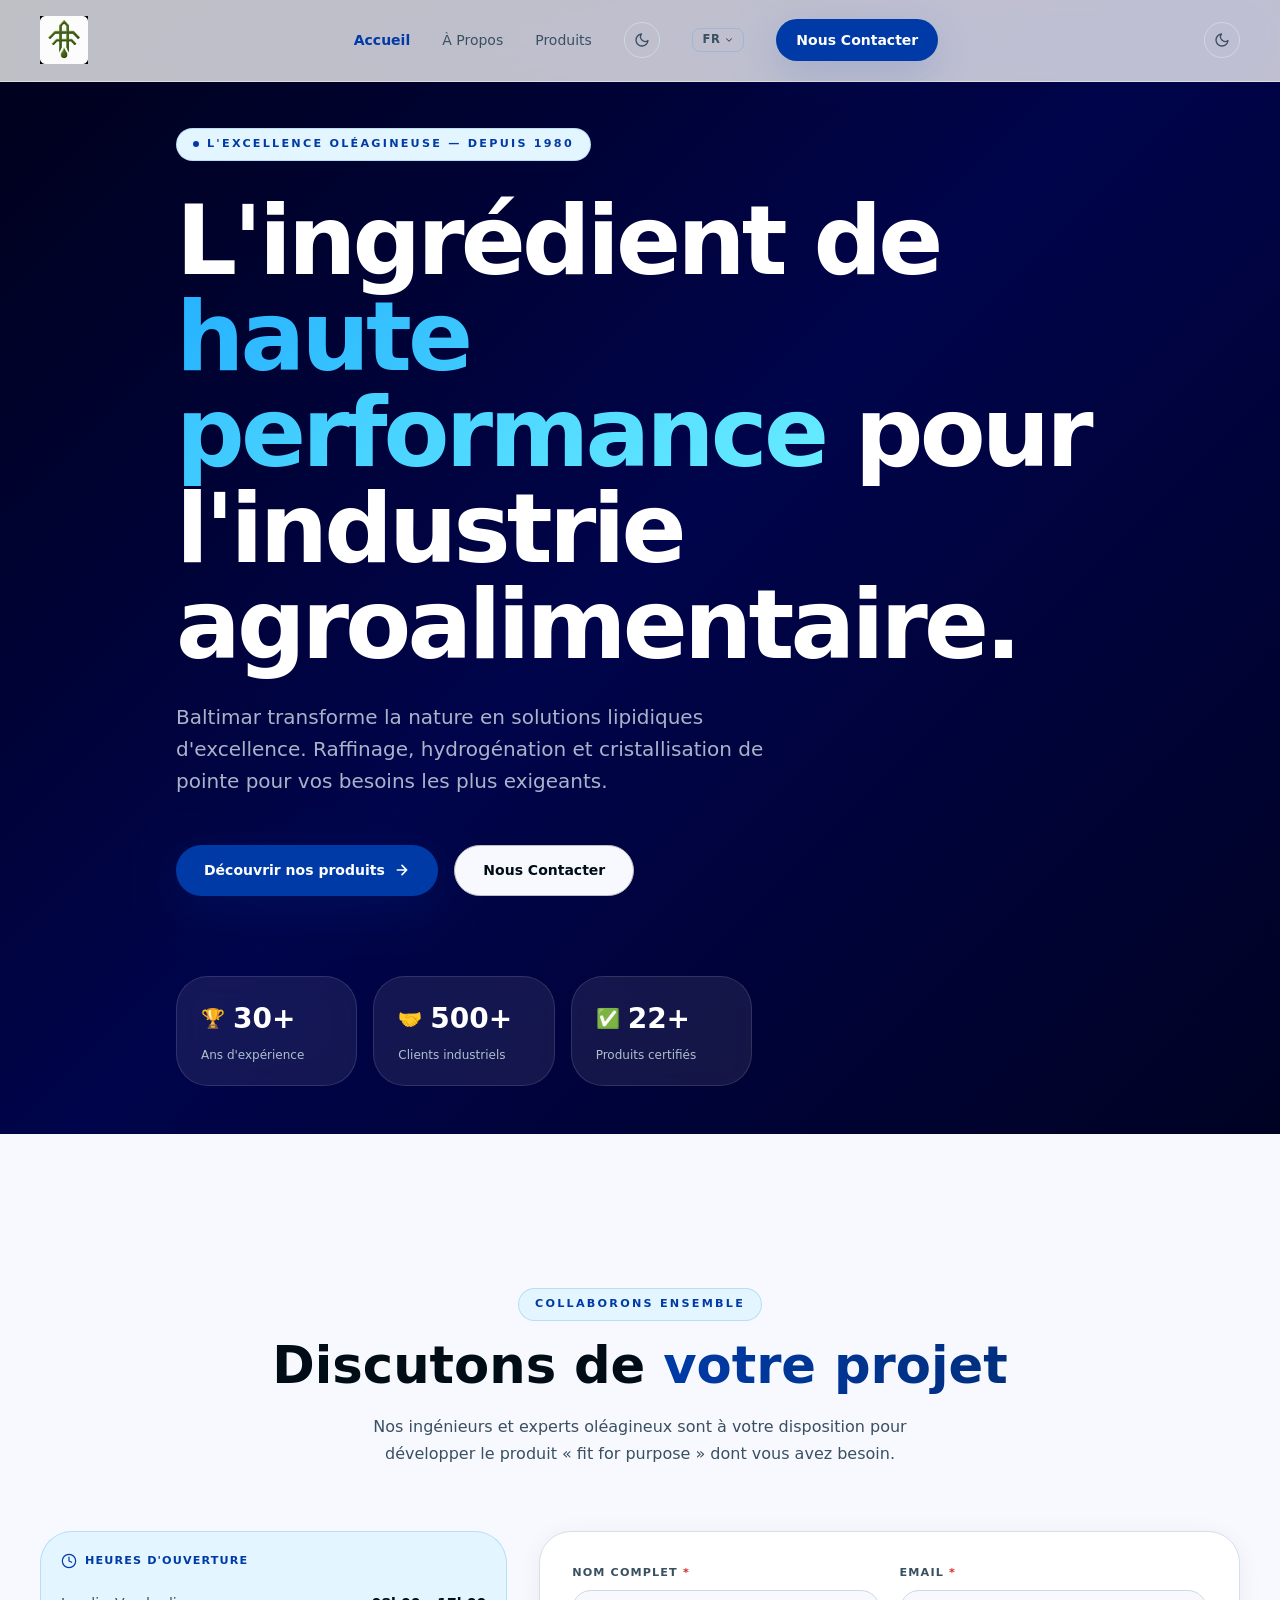
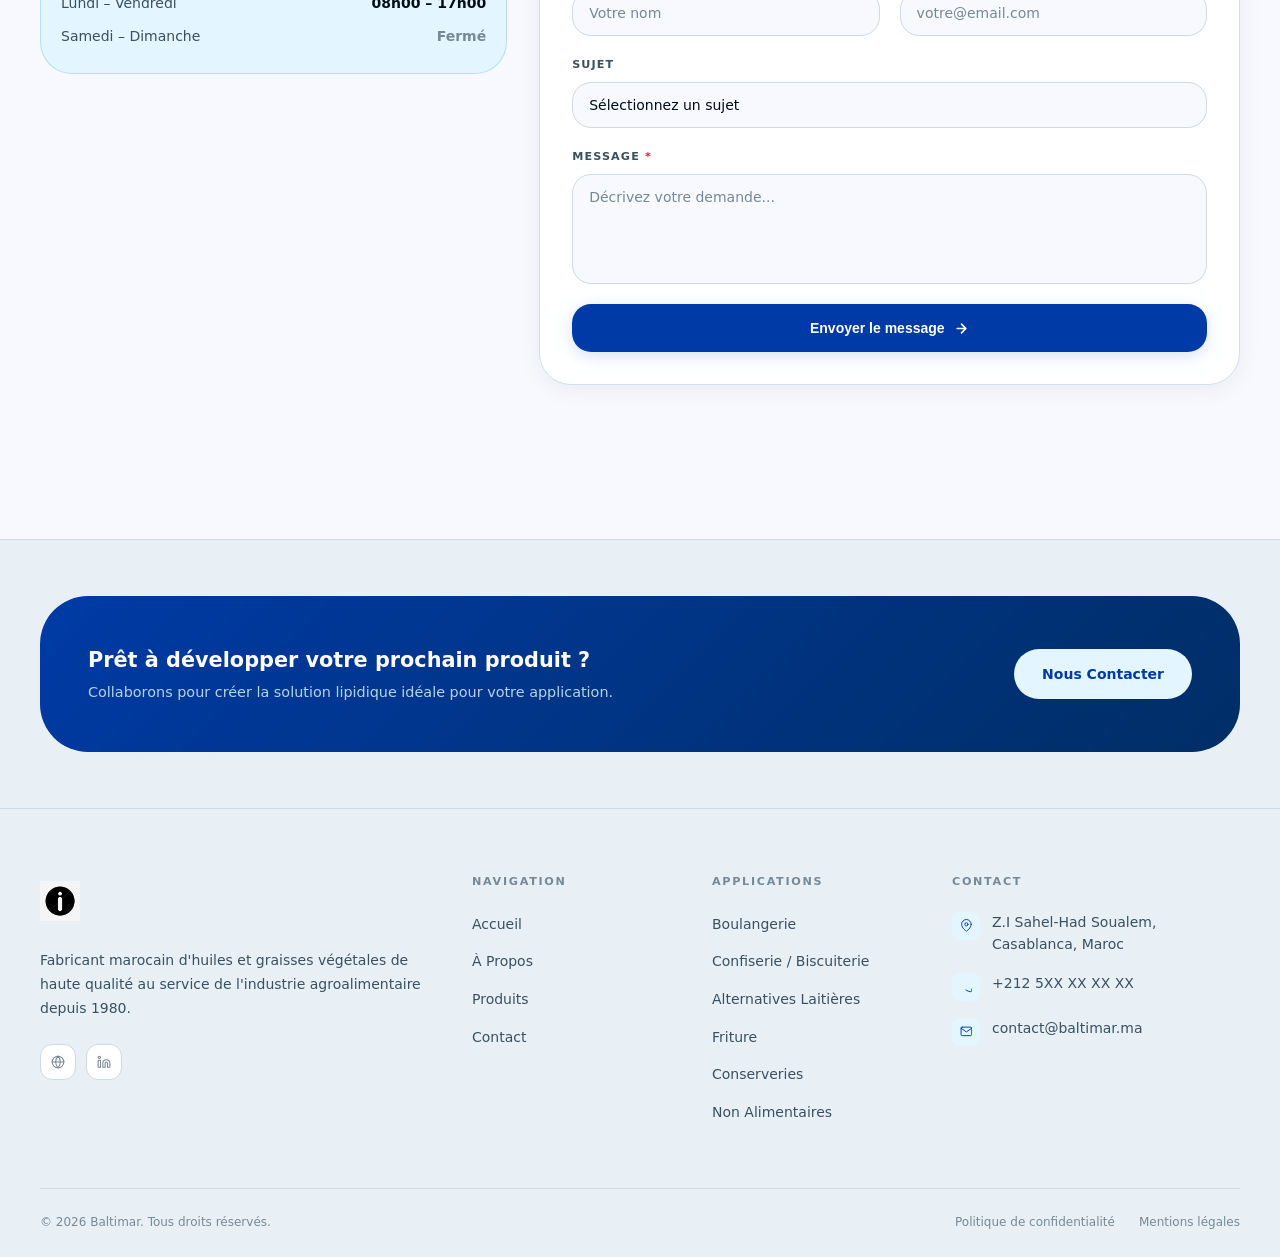
==== commit d7fe458c: "Add files via upload" ====
--- a/index.html
+++ b/index.html
@@ -1,462 +1,330 @@
 <!DOCTYPE html>
-<html lang="fr" data-page-key="page.home">
+<html lang="fr">
 <head>
   <meta charset="UTF-8" />
-  <link rel="icon" type="image/jpeg" href="../images/logo3.jpg" />
   <meta name="viewport" content="width=device-width, initial-scale=1.0" />
+  <title data-i18n="page.home">Baltimar — Excellence en Huiles &amp; Graisses Végétales</title>
   <meta name="description" content="Baltimar, leader marocain dans la production d'huiles et graisses végétales de haute qualité. Expertise industrielle et solutions oléagineuses sur mesure." />
   <meta name="keywords" content="huile végétale, graisse végétale, margarine industrielle, shortening, raffinage huile, Baltimar, Maroc, industrie alimentaire" />
-  <title>Baltimar — Excellence en Huiles &amp; Graisses Végétales</title>
-
   <link rel="preconnect" href="https://fonts.googleapis.com" />
   <link rel="preconnect" href="https://fonts.gstatic.com" crossorigin />
-  <link href="https://fonts.googleapis.com/css2?family=Inter:wght@300;400;500;600;700&family=Outfit:wght@300;400;500;600;700;800;900&display=swap" rel="stylesheet" />
-  <link rel="stylesheet" href="css/style.css" />
-
-  <script src="js/theme.js"></script>
+  <link rel="stylesheet" href="style.css" />
+  <script src="theme.js"></script>
+  <script src="i18n.js"></script>
 </head>
 <body>
 
-  <!-- ── Navbar ──────────────────────────────────────────────── -->
-  <nav class="navbar" id="navbar">
-    <div class="container">
-      <div class="navbar__inner">
-
-        <a href="index.html" class="navbar__logo" aria-label="Baltimar">
-          <img src="../images/logo3.jpg" alt="Baltimar" />
-        </a>
-
-        <div class="navbar__links">
-          <a href="index.html" data-i18n="nav.home">Accueil</a>
-          <a href="about.html" data-i18n="nav.about">À Propos</a>
-          <a href="products.html" data-i18n="nav.products">Produits</a>
-
-          <button class="theme-toggle" aria-label="Basculer le thème" onclick="toggleTheme()">
-            <svg class="theme-toggle__moon" xmlns="http://www.w3.org/2000/svg" viewBox="0 0 24 24" stroke-width="2" stroke-linecap="round" stroke-linejoin="round">
-              <path d="M21 12.79A9 9 0 1 1 11.21 3 7 7 0 0 0 21 12.79z" />
-            </svg>
-            <svg class="theme-toggle__sun" xmlns="http://www.w3.org/2000/svg" viewBox="0 0 24 24" stroke-width="2" stroke-linecap="round" stroke-linejoin="round">
-              <circle cx="12" cy="12" r="5" /><line x1="12" y1="1" x2="12" y2="3" /><line x1="12" y1="21" x2="12" y2="23" />
-              <line x1="4.22" y1="4.22" x2="5.64" y2="5.64" /><line x1="18.36" y1="18.36" x2="19.78" y2="19.78" />
-              <line x1="1" y1="12" x2="3" y2="12" /><line x1="21" y1="12" x2="23" y2="12" />
-              <line x1="4.22" y1="19.78" x2="5.64" y2="18.36" /><line x1="18.36" y1="5.64" x2="19.78" y2="4.22" />
-            </svg>
-          </button>
-
-          <div class="lang-switcher">
-            <button class="lang-btn" id="lang-btn" aria-haspopup="true" aria-expanded="false">
-              <span id="lang-current">FR</span>
-              <svg xmlns="http://www.w3.org/2000/svg" width="10" height="10" viewBox="0 0 24 24" fill="none" stroke="currentColor" stroke-width="2.5" stroke-linecap="round" stroke-linejoin="round">
-                <path d="M6 9l6 6 6-6" />
-              </svg>
-            </button>
-            <div class="lang-dropdown" id="lang-dropdown" role="listbox">
-              <button class="lang-option" data-lang="fr" role="option">FR — Français</button>
-              <button class="lang-option" data-lang="en" role="option">EN — English</button>
-              <button class="lang-option" data-lang="ar" role="option">AR — عربية</button>
-            </div>
-          </div>
-
-          <a href="#contact" class="btn btn--primary navbar__cta" style="padding: 0.6rem 1.25rem" data-i18n="nav.contact">Nous Contacter</a>
-        </div>
-
-        <div class="navbar__actions">
-          <button class="theme-toggle" aria-label="Basculer le thème" onclick="toggleTheme()">
-            <svg class="theme-toggle__moon" xmlns="http://www.w3.org/2000/svg" viewBox="0 0 24 24" stroke-width="2" stroke-linecap="round" stroke-linejoin="round">
-              <path d="M21 12.79A9 9 0 1 1 11.21 3 7 7 0 0 0 21 12.79z" />
-            </svg>
-            <svg class="theme-toggle__sun" xmlns="http://www.w3.org/2000/svg" viewBox="0 0 24 24" stroke-width="2" stroke-linecap="round" stroke-linejoin="round">
-              <circle cx="12" cy="12" r="5" /><line x1="12" y1="1" x2="12" y2="3" /><line x1="12" y1="21" x2="12" y2="23" />
-              <line x1="4.22" y1="4.22" x2="5.64" y2="5.64" /><line x1="18.36" y1="18.36" x2="19.78" y2="19.78" />
-              <line x1="1" y1="12" x2="3" y2="12" /><line x1="21" y1="12" x2="23" y2="12" />
-              <line x1="4.22" y1="19.78" x2="5.64" y2="18.36" /><line x1="18.36" y1="5.64" x2="19.78" y2="4.22" />
-            </svg>
-          </button>
-          <button class="navbar__hamburger" id="hamburger" aria-label="Menu" aria-expanded="false">
-            <span></span><span></span><span></span>
-          </button>
-        </div>
-      </div>
-    </div>
-
-    <div class="navbar__mobile" id="mobile-menu">
-      <div class="navbar__mobile-inner">
-        <a href="index.html" data-i18n="nav.home">Accueil</a>
+<!-- ════════════════════════════════════════════════
+     NAVBAR
+════════════════════════════════════════════════ -->
+<nav class="navbar" id="navbar">
+  <div class="container">
+    <div class="navbar__inner">
+      <a href="index.html" class="navbar__logo" aria-label="Baltimar">
+        <img src="images/logo1.png" alt="Baltimar" />
+      </a>
+      <div class="navbar__links">
+        <a href="index.html" class="active" data-i18n="nav.home">Accueil</a>
         <a href="about.html" data-i18n="nav.about">À Propos</a>
         <a href="products.html" data-i18n="nav.products">Produits</a>
-        <a href="#contact" class="btn btn--primary" style="width: fit-content" data-i18n="nav.contact">Nous Contacter</a>
-        <div class="lang-switcher-mobile">
-          <button class="lang-option" data-lang="fr">FR</button>
-          <button class="lang-option" data-lang="en">EN</button>
-          <button class="lang-option" data-lang="ar">AR</button>
-        </div>
-      </div>
-    </div>
-  </nav>
-
-  <main>
-
-    <!-- ── Hero ──────────────────────────────────────────────── -->
-    <section id="hero">
-      <div class="hero__content">
-        <div class="container">
-          <div class="hero__inner">
-
-            <div class="hero__badge reveal">
-              <span class="badge badge--brand">
-                <span class="badge-dot"></span>
-                <span data-i18n="hero.badge">L'excellence oléagineuse — Depuis 1980</span>
-              </span>
-            </div>
-
-            <h1 class="hero__headline reveal reveal-delay-1" data-i18n-html="hero.headline">
-              L'ingrédient de <span class="hero__headline-gradient"> haute performance</span> pour l'industrie agroalimentaire.
-            </h1>
-
-            <p class="hero__sub reveal reveal-delay-2" data-i18n="hero.sub">
-              Baltimar transforme la nature en solutions lipidiques d'excellence.
-            </p>
-
-            <div class="hero__ctas reveal reveal-delay-3">
-              <a href="products.html" class="btn btn--primary">
-                <span data-i18n="hero.cta1">Découvrir nos produits</span>
-                <svg xmlns="http://www.w3.org/2000/svg" width="16" height="16" viewBox="0 0 24 24" fill="none" stroke="currentColor" stroke-width="2.5" stroke-linecap="round" stroke-linejoin="round">
-                  <path d="M5 12h14M12 5l7 7-7 7" />
-                </svg>
-              </a>
-              <a href="#contact" class="btn btn--outline" data-i18n="hero.cta2">Nous Contacter</a>
-            </div>
-
-            <div class="hero__stats reveal reveal-delay-4">
-              <div class="hero__stat">
-                <div class="hero__stat-top">
-                  <span class="hero__stat-icon">🏆</span>
-                  <span class="hero__stat-value">30+</span>
-                </div>
-                <p class="hero__stat-label" data-i18n="hero.stat1">Ans d'expérience</p>
+        <button class="theme-toggle" aria-label="Basculer le thème">
+          <svg class="theme-toggle__moon" xmlns="http://www.w3.org/2000/svg" viewBox="0 0 24 24" stroke-width="2" stroke-linecap="round" stroke-linejoin="round"><path d="M21 12.79A9 9 0 1 1 11.21 3 7 7 0 0 0 21 12.79z"/></svg>
+          <svg class="theme-toggle__sun" xmlns="http://www.w3.org/2000/svg" viewBox="0 0 24 24" stroke-width="2" stroke-linecap="round" stroke-linejoin="round"><circle cx="12" cy="12" r="5"/><line x1="12" y1="1" x2="12" y2="3"/><line x1="12" y1="21" x2="12" y2="23"/><line x1="4.22" y1="4.22" x2="5.64" y2="5.64"/><line x1="18.36" y1="18.36" x2="19.78" y2="19.78"/><line x1="1" y1="12" x2="3" y2="12"/><line x1="21" y1="12" x2="23" y2="12"/><line x1="4.22" y1="19.78" x2="5.64" y2="18.36"/><line x1="18.36" y1="5.64" x2="19.78" y2="4.22"/></svg>
+        </button>
+        <!-- Language Switcher -->
+        <div class="lang-switcher">
+          <button class="lang-btn" id="lang-btn" aria-haspopup="true" aria-expanded="false">
+            <span id="lang-current">FR</span>
+            <svg xmlns="http://www.w3.org/2000/svg" width="10" height="10" viewBox="0 0 24 24" fill="none" stroke="currentColor" stroke-width="2.5" stroke-linecap="round" stroke-linejoin="round"><path d="M6 9l6 6 6-6"/></svg>
+          </button>
+          <div class="lang-dropdown" id="lang-dropdown" role="listbox">
+            <button class="lang-option" data-lang="fr" role="option">FR — Français</button>
+            <button class="lang-option" data-lang="en" role="option">EN — English</button>
+            <button class="lang-option" data-lang="ar" role="option">AR — عربية</button>
+          </div>
+        </div>
+        <a href="#contact" class="btn btn--primary navbar__cta" style="padding:0.6rem 1.25rem" data-i18n="nav.contact">Nous Contacter</a>
+      </div>
+      <div class="navbar__actions">
+        <button class="theme-toggle" aria-label="Basculer le thème">
+          <svg class="theme-toggle__moon" xmlns="http://www.w3.org/2000/svg" viewBox="0 0 24 24" stroke-width="2" stroke-linecap="round" stroke-linejoin="round"><path d="M21 12.79A9 9 0 1 1 11.21 3 7 7 0 0 0 21 12.79z"/></svg>
+          <svg class="theme-toggle__sun" xmlns="http://www.w3.org/2000/svg" viewBox="0 0 24 24" stroke-width="2" stroke-linecap="round" stroke-linejoin="round"><circle cx="12" cy="12" r="5"/><line x1="12" y1="1" x2="12" y2="3"/><line x1="12" y1="21" x2="12" y2="23"/><line x1="4.22" y1="4.22" x2="5.64" y2="5.64"/><line x1="18.36" y1="18.36" x2="19.78" y2="19.78"/><line x1="1" y1="12" x2="3" y2="12"/><line x1="21" y1="12" x2="23" y2="12"/><line x1="4.22" y1="19.78" x2="5.64" y2="18.36"/><line x1="18.36" y1="5.64" x2="19.78" y2="4.22"/></svg>
+        </button>
+        <button class="navbar__hamburger" id="hamburger" aria-label="Menu" aria-expanded="false">
+          <span></span><span></span><span></span>
+        </button>
+      </div>
+    </div>
+  </div>
+  <div class="navbar__mobile" id="mobile-menu">
+    <div class="navbar__mobile-inner">
+      <a href="index.html"    onclick="closeMobileMenu()" data-i18n="nav.home">Accueil</a>
+      <a href="about.html"   onclick="closeMobileMenu()" data-i18n="nav.about">À Propos</a>
+      <a href="products.html" onclick="closeMobileMenu()" data-i18n="nav.products">Produits</a>
+      <a href="#contact"     onclick="closeMobileMenu()" class="btn btn--primary" style="width:fit-content" data-i18n="nav.contact">Nous Contacter</a>
+      <!-- Mobile Language Switcher -->
+      <div class="lang-switcher-mobile">
+        <button class="lang-option" data-lang="fr">FR</button>
+        <button class="lang-option" data-lang="en">EN</button>
+        <button class="lang-option" data-lang="ar">AR</button>
+      </div>
+    </div>
+  </div>
+</nav>
+
+
+<!-- ════════════════════════════════════════════════
+     HERO
+════════════════════════════════════════════════ -->
+<section id="hero">
+
+  <div class="hero__content">
+    <div class="container">
+      <div class="hero__inner">
+
+        <div class="hero__badge reveal">
+          <span class="badge badge--brand">
+            <span class="badge-dot"></span>
+            <span data-i18n="hero.badge">L'excellence oléagineuse — Depuis 1980</span>
+          </span>
+        </div>
+
+        <h1 class="hero__headline reveal reveal-delay-1" data-i18n-html="hero.headline">
+          L'ingrédient de
+          <span class="hero__headline-gradient"> haute performance</span>
+          pour l'industrie agroalimentaire.
+        </h1>
+
+        <p class="hero__sub reveal reveal-delay-2" data-i18n="hero.sub">
+          Baltimar transforme la nature en solutions lipidiques d'excellence.
+          Raffinage, hydrogénation et cristallisation de pointe pour vos besoins les plus exigeants.
+        </p>
+
+        <div class="hero__ctas reveal reveal-delay-3">
+          <a href="products.html" class="btn btn--primary">
+            <span data-i18n="hero.cta1">Découvrir nos produits</span>
+            <svg xmlns="http://www.w3.org/2000/svg" width="16" height="16" viewBox="0 0 24 24" fill="none" stroke="currentColor" stroke-width="2.5" stroke-linecap="round" stroke-linejoin="round"><path d="M5 12h14M12 5l7 7-7 7"/></svg>
+          </a>
+          <a href="#contact" class="btn btn--outline" data-i18n="hero.cta2">Nous Contacter</a>
+        </div>
+
+        <div class="hero__stats reveal reveal-delay-4">
+          <div class="hero__stat">
+            <div class="hero__stat-top">
+              <span class="hero__stat-icon">🏆</span>
+              <span class="hero__stat-value">30+</span>
+            </div>
+            <p class="hero__stat-label" data-i18n="hero.stat1">Ans d'expérience</p>
+          </div>
+          <div class="hero__stat">
+            <div class="hero__stat-top">
+              <span class="hero__stat-icon">🤝</span>
+              <span class="hero__stat-value">500+</span>
+            </div>
+            <p class="hero__stat-label" data-i18n="hero.stat2">Clients industriels</p>
+          </div>
+          <div class="hero__stat">
+            <div class="hero__stat-top">
+              <span class="hero__stat-icon">✅</span>
+              <span class="hero__stat-value">22+</span>
+            </div>
+            <p class="hero__stat-label" data-i18n="hero.stat3">Produits certifiés</p>
+          </div>
+        </div>
+
+      </div>
+    </div>
+  </div>
+
+</section>
+
+
+<!-- ════════════════════════════════════════════════
+     CONTACT
+════════════════════════════════════════════════ -->
+<section id="contact">
+  <div class="container">
+
+    <div class="contact__header reveal">
+      <span class="badge badge--brand" data-i18n="contact.badge">Collaborons ensemble</span>
+      <h2 class="contact__title" data-i18n-html="contact.title">
+        Discutons de
+        <span class="contact__title-gradient"> votre projet</span>
+      </h2>
+      <p class="contact__sub" data-i18n="contact.sub">
+        Nos ingénieurs et experts oléagineux sont à votre disposition pour
+        développer le produit « fit for purpose » dont vous avez besoin.
+      </p>
+    </div>
+
+    <div class="contact__layout">
+
+      <!-- Heures d'ouverture -->
+      <div class="contact__info reveal">
+        <div class="hours-card">
+          <div class="hours-card__header">
+            <svg xmlns="http://www.w3.org/2000/svg" viewBox="0 0 24 24" fill="none" stroke="currentColor" stroke-width="1.8" stroke-linecap="round" stroke-linejoin="round"><circle cx="12" cy="12" r="10"/><polyline points="12 6 12 12 16 14"/></svg>
+            <p class="hours-card__label" data-i18n="contact.hours.label">Heures d'ouverture</p>
+          </div>
+          <div class="hours-row"><span class="hours-row__day" data-i18n="contact.hours.day1">Lundi – Vendredi</span><span class="hours-row__time" data-i18n="contact.hours.t1">08h00 – 17h00</span></div>
+          <div class="hours-row"><span class="hours-row__day" data-i18n="contact.hours.day2">Samedi – Dimanche</span><span class="hours-row__time closed" data-i18n="contact.hours.t2">Fermé</span></div>
+        </div>
+      </div>
+
+      <!-- Formulaire -->
+      <div class="contact__form-wrap reveal reveal-delay-1">
+
+        <div class="form-success" id="form-success">
+          <div class="form-success__icon">
+            <svg xmlns="http://www.w3.org/2000/svg" viewBox="0 0 24 24" fill="none" stroke="currentColor" stroke-width="2" stroke-linecap="round" stroke-linejoin="round"><path d="M22 11.08V12a10 10 0 11-5.93-9.14"/><polyline points="22 4 12 14.01 9 11.01"/></svg>
+          </div>
+          <h3 class="form-success__title" data-i18n="form.success.title">Message envoyé !</h3>
+          <p class="form-success__desc" data-i18n="form.success.desc">Merci de nous avoir contactés. Notre équipe vous répondra dans les plus brefs délais.</p>
+          <button class="btn btn--primary" onclick="resetForm()" data-i18n="form.success.btn">Envoyer un autre message</button>
+        </div>
+
+        <form id="contact-form" novalidate>
+          <div class="form-row">
+            <div class="form-group">
+              <label class="form-label" for="name"><span data-i18n="form.name.label">Nom complet</span> <span class="form-req">*</span></label>
+              <input class="form-input" type="text" id="name" name="name" data-i18n-placeholder="form.name.ph" placeholder="Votre nom" required />
+            </div>
+            <div class="form-group">
+              <label class="form-label" for="email"><span data-i18n="form.email.label">Email</span> <span class="form-req">*</span></label>
+              <input class="form-input" type="email" id="email" name="email" data-i18n-placeholder="form.email.ph" placeholder="votre@email.com" required />
+            </div>
+          </div>
+          <div class="form-group form-space">
+            <label class="form-label" for="subject" data-i18n="form.subject.label">Sujet</label>
+            <select class="form-select" id="subject" name="subject">
+              <option value="" data-i18n="form.subject.ph">Sélectionnez un sujet</option>
+              <option value="devis" data-i18n="form.subject.devis">Demande de devis</option>
+              <option value="produit" data-i18n="form.subject.prod">Information produit</option>
+              <option value="technique" data-i18n="form.subject.tech">Support technique</option>
+              <option value="partenariat" data-i18n="form.subject.part">Partenariat</option>
+              <option value="autre" data-i18n="form.subject.autre">Autre</option>
+            </select>
+          </div>
+          <div class="form-group form-space">
+            <label class="form-label" for="message"><span data-i18n="form.msg.label">Message</span> <span class="form-req">*</span></label>
+            <textarea class="form-textarea" id="message" name="message" rows="5" data-i18n-placeholder="form.msg.ph" placeholder="Décrivez votre demande..." required></textarea>
+          </div>
+          <div class="form-error" id="form-error" style="display:none">
+            <svg xmlns="http://www.w3.org/2000/svg" viewBox="0 0 24 24" fill="none" stroke="currentColor" stroke-width="2" stroke-linecap="round" stroke-linejoin="round"><circle cx="12" cy="12" r="10"/><line x1="12" y1="8" x2="12" y2="12"/><line x1="12" y1="16" x2="12.01" y2="16"/></svg>
+            <p id="form-error-msg"></p>
+          </div>
+          <button class="form-submit" type="submit" id="form-btn">
+            <span id="form-btn-text" data-i18n="form.submit">Envoyer le message</span>
+            <svg id="form-btn-icon" xmlns="http://www.w3.org/2000/svg" width="15" height="15" viewBox="0 0 24 24" fill="none" stroke="currentColor" stroke-width="2.5" stroke-linecap="round" stroke-linejoin="round"><path d="M5 12h14M12 5l7 7-7 7"/></svg>
+            <div class="spinner" id="form-spinner" style="display:none"></div>
+          </button>
+        </form>
+
+      </div>
+    </div>
+  </div>
+</section>
+
+
+<!-- ════════════════════════════════════════════════
+     FOOTER
+════════════════════════════════════════════════ -->
+<footer>
+  <div class="footer__banner-wrap">
+    <div class="container">
+      <div class="footer__banner">
+        <div>
+          <h3 class="footer__banner-title" data-i18n="footer.banner.title">Prêt à développer votre prochain produit ?</h3>
+          <p class="footer__banner-sub" data-i18n="footer.banner.sub">Collaborons pour créer la solution lipidique idéale pour votre application.</p>
+        </div>
+        <a href="#contact" class="btn btn--light" data-i18n="footer.banner.btn">Nous Contacter</a>
+      </div>
+    </div>
+  </div>
+
+  <div class="footer__main">
+    <div class="container">
+      <div class="footer__grid">
+
+        <div>
+          <a href="index.html" class="footer__logo" aria-label="Baltimar">
+            <img src="images/logo3.jpg" alt="Baltimar" />
+          </a>
+          <p class="footer__about" data-i18n="footer.about">
+            Fabricant marocain d'huiles et graisses végétales de haute qualité
+            au service de l'industrie agroalimentaire depuis 1980.
+          </p>
+          <div class="footer__socials">
+            <a href="#" class="footer__social" aria-label="Site web">
+              <svg xmlns="http://www.w3.org/2000/svg" viewBox="0 0 24 24" fill="none" stroke-width="1.8" stroke-linecap="round" stroke-linejoin="round"><circle cx="12" cy="12" r="10"/><line x1="2" y1="12" x2="22" y2="12"/><path d="M12 2a15.3 15.3 0 014 10 15.3 15.3 0 01-4 10 15.3 15.3 0 01-4-10 15.3 15.3 0 014-10z"/></svg>
+            </a>
+            <a href="#" class="footer__social" aria-label="LinkedIn">
+              <svg xmlns="http://www.w3.org/2000/svg" viewBox="0 0 24 24" fill="none" stroke-width="1.8" stroke-linecap="round" stroke-linejoin="round"><path d="M16 8a6 6 0 016 6v7h-4v-7a2 2 0 00-2-2 2 2 0 00-2 2v7h-4v-7a6 6 0 016-6z"/><rect x="2" y="9" width="4" height="12"/><circle cx="4" cy="4" r="2"/></svg>
+            </a>
+          </div>
+        </div>
+
+        <div>
+          <h4 class="footer__col-title" data-i18n="footer.nav">Navigation</h4>
+          <ul class="footer__col-list">
+            <li><a href="index.html" data-i18n="nav.home">Accueil</a></li>
+            <li><a href="about.html" data-i18n="nav.about">À Propos</a></li>
+            <li><a href="products.html" data-i18n="nav.products">Produits</a></li>
+            <li><a href="#contact" data-i18n="footer.contact">Contact</a></li>
+          </ul>
+        </div>
+
+        <div>
+          <h4 class="footer__col-title" data-i18n="footer.apps">Applications</h4>
+          <ul class="footer__col-list">
+            <li><a href="application.html?key=boulangerie" data-i18n="footer.app.boul">Boulangerie</a></li>
+            <li><a href="application.html?key=confiserie" data-i18n="footer.app.conf">Confiserie / Biscuiterie</a></li>
+            <li><a href="application.html?key=laitier" data-i18n="footer.app.lait">Alternatives Laitières</a></li>
+            <li><a href="application.html?key=friture" data-i18n="footer.app.frit">Friture</a></li>
+            <li><a href="application.html?key=conserveries" data-i18n="footer.app.cons">Conserveries</a></li>
+            <li><a href="application.html?key=nonalimentaire" data-i18n="footer.app.noal">Non Alimentaires</a></li>
+          </ul>
+        </div>
+
+        <div>
+          <h4 class="footer__col-title" data-i18n="footer.contact">Contact</h4>
+          <ul class="footer__contact-list">
+            <li class="footer__contact-item">
+              <div class="footer__contact-icon">
+                <svg xmlns="http://www.w3.org/2000/svg" viewBox="0 0 24 24" fill="none" stroke-width="1.8" stroke-linecap="round" stroke-linejoin="round"><path d="M21 10c0 7-9 13-9 13S3 17 3 10a9 9 0 0118 0z"/><circle cx="12" cy="10" r="3"/></svg>
               </div>
-              <div class="hero__stat">
-                <div class="hero__stat-top">
-                  <span class="hero__stat-icon">🤝</span>
-                  <span class="hero__stat-value">100+</span>
-                </div>
-                <p class="hero__stat-label" data-i18n="hero.stat2">Clients industriels</p>
+              <span class="footer__contact-text">Z.I Sahel-Had Soualem, Casablanca, Maroc</span>
+            </li>
+            <li class="footer__contact-item">
+              <div class="footer__contact-icon">
+                <svg xmlns="http://www.w3.org/2000/svg" viewBox="0 0 24 24" fill="none" stroke-width="1.8" stroke-linecap="round" stroke-linejoin="round"><path d="M22 16.92v3a2 2 0 01-2.18 2 19.79 19.79 0 01-8.63-3.07"/></svg>
               </div>
-              <div class="hero__stat">
-                <div class="hero__stat-top">
-                  <span class="hero__stat-icon">✅</span>
-                  <span class="hero__stat-value">22+</span>
-                </div>
-                <p class="hero__stat-label" data-i18n="hero.stat3">Produits certifiés</p>
+              <span class="footer__contact-text">+212 5XX XX XX XX</span>
+            </li>
+            <li class="footer__contact-item">
+              <div class="footer__contact-icon">
+                <svg xmlns="http://www.w3.org/2000/svg" viewBox="0 0 24 24" fill="none" stroke-width="1.8" stroke-linecap="round" stroke-linejoin="round"><path d="M4 4h16c1.1 0 2 .9 2 2v12c0 1.1-.9 2-2 2H4c-1.1 0-2-.9-2-2V6c0-1.1.9-2 2-2z"/><polyline points="22,6 12,13 2,6"/></svg>
               </div>
-            </div>
-
-          </div>
-        </div>
-      </div>
-    </section>
-
-    <!-- ── Contact ───────────────────────────────────────────── -->
-    <section id="contact">
-      <div class="container">
-
-        <div class="contact__header reveal">
-          <span class="badge badge--brand" data-i18n="contact.badge">Collaborons ensemble</span>
-          <h2 class="contact__title" data-i18n-html="contact.title">Discutons de <span class="contact__title-gradient"> votre projet</span></h2>
-          <p class="contact__sub" data-i18n="contact.sub">Nos ingénieurs et experts oléagineux sont à votre disposition.</p>
-        </div>
-
-        <div class="contact__layout">
-
-          <!-- Hours card -->
-          <div class="contact__info reveal">
-            <div class="hours-card">
-              <div class="hours-card__header">
-                <svg xmlns="http://www.w3.org/2000/svg" viewBox="0 0 24 24" fill="none" stroke="currentColor" stroke-width="1.8" stroke-linecap="round" stroke-linejoin="round">
-                  <circle cx="12" cy="12" r="10" /><polyline points="12 6 12 12 16 14" />
-                </svg>
-                <p class="hours-card__label" data-i18n="contact.hours.label">Heures d'ouverture</p>
-              </div>
-              <div class="hours-row">
-                <span class="hours-row__day" data-i18n="contact.hours.day1">Lundi – Vendredi</span>
-                <span class="hours-row__time" data-i18n="contact.hours.t1">08h00 – 17h00</span>
-              </div>
-              <div class="hours-row">
-                <span class="hours-row__day" data-i18n="contact.hours.day2">Samedi – Dimanche</span>
-                <span class="hours-row__time closed" data-i18n="contact.hours.t2">Fermé</span>
-              </div>
-            </div>
-          </div>
-
-          <!-- Form -->
-          <div class="contact__form-wrap reveal reveal-delay-1">
-
-            <div class="form-success" id="form-success">
-              <div class="form-success__icon">
-                <svg xmlns="http://www.w3.org/2000/svg" viewBox="0 0 24 24" fill="none" stroke="currentColor" stroke-width="2" stroke-linecap="round" stroke-linejoin="round">
-                  <path d="M22 11.08V12a10 10 0 11-5.93-9.14" /><polyline points="22 4 12 14.01 9 11.01" />
-                </svg>
-              </div>
-              <h3 class="form-success__title" data-i18n="form.success.title">Message envoyé !</h3>
-              <p class="form-success__desc" data-i18n="form.success.desc">Merci de nous avoir contactés.</p>
-              <button class="btn btn--primary" onclick="resetContactForm()" data-i18n="form.success.btn">Envoyer un autre message</button>
-            </div>
-
-            <form id="contact-form" novalidate>
-              <div class="form-row">
-                <div class="form-group">
-                  <label class="form-label" for="name">
-                    <span data-i18n="form.name.label">Nom complet</span> <span class="form-req">*</span>
-                  </label>
-                  <input class="form-input" type="text" id="name" name="name" data-i18n-ph="form.name.ph" placeholder="Votre nom" required />
-                </div>
-                <div class="form-group">
-                  <label class="form-label" for="email">
-                    <span data-i18n="form.email.label">Email</span> <span class="form-req">*</span>
-                  </label>
-                  <input class="form-input" type="email" id="email" name="email" data-i18n-ph="form.email.ph" placeholder="votre@email.com" required />
-                </div>
-              </div>
-
-              <div class="form-group form-space">
-                <label class="form-label" for="subject" data-i18n="form.subject.label">Sujet</label>
-                <select class="form-select" id="subject" name="subject">
-                  <option value="" data-i18n-opt="form.subject.ph">Sélectionnez un sujet</option>
-                  <option value="devis" data-i18n-opt="form.subject.devis">Demande de devis</option>
-                  <option value="produit" data-i18n-opt="form.subject.prod">Information produit</option>
-                  <option value="technique" data-i18n-opt="form.subject.tech">Support technique</option>
-                  <option value="partenariat" data-i18n-opt="form.subject.part">Partenariat</option>
-                  <option value="autre" data-i18n-opt="form.subject.autre">Autre</option>
-                </select>
-              </div>
-
-              <div class="form-group form-space">
-                <label class="form-label" for="message">
-                  <span data-i18n="form.msg.label">Message</span> <span class="form-req">*</span>
-                </label>
-                <textarea class="form-textarea" id="message" name="message" rows="5" data-i18n-ph="form.msg.ph" placeholder="Décrivez votre demande..." required></textarea>
-              </div>
-
-              <div class="form-error" id="form-error" style="display:none">
-                <svg xmlns="http://www.w3.org/2000/svg" viewBox="0 0 24 24" fill="none" stroke="currentColor" stroke-width="2" stroke-linecap="round" stroke-linejoin="round">
-                  <circle cx="12" cy="12" r="10" /><line x1="12" y1="8" x2="12" y2="12" /><line x1="12" y1="16" x2="12.01" y2="16" />
-                </svg>
-                <p id="form-error-msg"></p>
-              </div>
-
-              <button class="form-submit" id="form-btn" type="submit">
-                <span id="form-btn-text" data-i18n="form.submit">Envoyer le message</span>
-                <svg id="form-btn-icon" xmlns="http://www.w3.org/2000/svg" width="15" height="15" viewBox="0 0 24 24" fill="none" stroke="currentColor" stroke-width="2.5" stroke-linecap="round" stroke-linejoin="round">
-                  <path d="M5 12h14M12 5l7 7-7 7" />
-                </svg>
-                <div class="spinner" id="form-spinner" style="display:none"></div>
-              </button>
-            </form>
-
-          </div>
-        </div>
-      </div>
-    </section>
-
-  </main>
-
-  <!-- ── Footer ────────────────────────────────────────────── -->
-  <footer>
-    <div class="footer__banner-wrap">
-      <div class="container">
-        <div class="footer__banner">
-          <div>
-            <h3 class="footer__banner-title" data-i18n="footer.banner.title">Prêt à développer votre prochain produit ?</h3>
-            <p class="footer__banner-sub" data-i18n="footer.banner.sub">Collaborons pour créer la solution lipidique idéale.</p>
-          </div>
-          <a href="#contact" class="btn btn--light" data-i18n="footer.banner.btn">Nous Contacter</a>
-        </div>
-      </div>
-    </div>
-
-    <div class="footer__main">
-      <div class="container">
-        <div class="footer__grid">
-          <div>
-            <a href="index.html" class="footer__logo" aria-label="Baltimar">
-              <img src="../images/logo3.jpg" alt="Baltimar" />
-            </a>
-            <p class="footer__about" data-i18n="footer.about">Fabricant marocain d'huiles et graisses végétales.</p>
-            <div class="footer__socials">
-              <a href="#" class="footer__social" aria-label="Site web">
-                <svg xmlns="http://www.w3.org/2000/svg" viewBox="0 0 24 24" fill="none" stroke-width="1.8" stroke-linecap="round" stroke-linejoin="round">
-                  <circle cx="12" cy="12" r="10" /><line x1="2" y1="12" x2="22" y2="12" />
-                  <path d="M12 2a15.3 15.3 0 014 10 15.3 15.3 0 01-4 10 15.3 15.3 0 01-4-10 15.3 15.3 0 014-10z" />
-                </svg>
-              </a>
-              <a href="#" class="footer__social" aria-label="LinkedIn">
-                <svg xmlns="http://www.w3.org/2000/svg" viewBox="0 0 24 24" fill="none" stroke-width="1.8" stroke-linecap="round" stroke-linejoin="round">
-                  <path d="M16 8a6 6 0 016 6v7h-4v-7a2 2 0 00-2-2 2 2 0 00-2 2v7h-4v-7a6 6 0 016-6z" />
-                  <rect x="2" y="9" width="4" height="12" /><circle cx="4" cy="4" r="2" />
-                </svg>
-              </a>
-            </div>
-          </div>
-
-          <div>
-            <h4 class="footer__col-title" data-i18n="footer.nav">Navigation</h4>
-            <ul class="footer__col-list">
-              <li><a href="index.html" data-i18n="nav.home">Accueil</a></li>
-              <li><a href="about.html" data-i18n="nav.about">À Propos</a></li>
-              <li><a href="products.html" data-i18n="nav.products">Produits</a></li>
-              <li><a href="#contact" data-i18n="footer.contact">Contact</a></li>
-            </ul>
-          </div>
-
-          <div>
-            <h4 class="footer__col-title" data-i18n="footer.apps">Applications</h4>
-            <ul class="footer__col-list">
-              <li><a href="application.html?key=boulangerie" data-i18n="footer.app.boul">Boulangerie</a></li>
-              <li><a href="application.html?key=confiserie" data-i18n="footer.app.conf">Confiserie / Biscuiterie</a></li>
-              <li><a href="application.html?key=laitier" data-i18n="footer.app.lait">Alternatives Laitières</a></li>
-              <li><a href="application.html?key=friture" data-i18n="footer.app.frit">Friture</a></li>
-              <li><a href="application.html?key=conserveries" data-i18n="footer.app.cons">Conserveries</a></li>
-              <li><a href="application.html?key=nonalimentaire" data-i18n="footer.app.noal">Non Alimentaires</a></li>
-            </ul>
-          </div>
-
-          <div>
-            <h4 class="footer__col-title" data-i18n="footer.contact">Contact</h4>
-            <ul class="footer__contact-list">
-              <li class="footer__contact-item">
-                <div class="footer__contact-icon">
-                  <svg xmlns="http://www.w3.org/2000/svg" viewBox="0 0 24 24" fill="none" stroke-width="1.8" stroke-linecap="round" stroke-linejoin="round">
-                    <path d="M21 10c0 7-9 13-9 13S3 17 3 10a9 9 0 0118 0z" /><circle cx="12" cy="10" r="3" />
-                  </svg>
-                </div>
-                <span class="footer__contact-text">Z.I Sahel-Had Soualem (Route Casa El Jadida) B.P 99 — Morocco</span>
-              </li>
-              <li class="footer__contact-item">
-                <div class="footer__contact-icon">
-                  <svg xmlns="http://www.w3.org/2000/svg" viewBox="0 0 24 24" fill="none" stroke-width="1.8" stroke-linecap="round" stroke-linejoin="round">
-                    <path d="M22 16.92v3a2 2 0 01-2.18 2 19.79 19.79 0 01-8.63-3.07A19.5 19.5 0 013.07 9.81a19.79 19.79 0 01-3.07-8.63A2 2 0 012.18 0h3a2 2 0 012 1.72c.127.96.361 1.903.7 2.81a2 2 0 01-.45 2.11L6.91 7.91a16 16 0 006.16 6.16l1.27-1.27a2 2 0 012.11-.45c.907.339 1.85.573 2.81.7A2 2 0 0122 16.92z" />
-                  </svg>
-                </div>
-                <span class="footer__contact-text">+212 5XX XX XX XX</span>
-              </li>
-              <li class="footer__contact-item">
-                <div class="footer__contact-icon">
-                  <svg xmlns="http://www.w3.org/2000/svg" viewBox="0 0 24 24" fill="none" stroke-width="1.8" stroke-linecap="round" stroke-linejoin="round">
-                    <path d="M4 4h16c1.1 0 2 .9 2 2v12c0 1.1-.9 2-2 2H4c-1.1 0-2-.9-2-2V6c0-1.1.9-2 2-2z" />
-                    <polyline points="22,6 12,13 2,6" />
-                  </svg>
-                </div>
-                <span class="footer__contact-text">contact@baltimar.ma</span>
-              </li>
-            </ul>
-          </div>
-        </div>
-      </div>
-    </div>
-
-    <div class="container">
-      <div class="footer__bottom">
-        <p class="footer__copy" data-i18n="footer.copy">© 2026 Baltimar. Tous droits réservés.</p>
-        <div class="footer__legal">
-          <a href="#" data-i18n="footer.privacy">Politique de confidentialité</a>
-          <a href="#" data-i18n="footer.legal">Mentions légales</a>
-        </div>
-      </div>
-    </div>
-  </footer>
-
-  <script src="js/data.js"></script>
-  <script src="js/i18n.js"></script>
-  <script src="js/scroll-reveal.js"></script>
-  <script src="js/navbar.js"></script>
-  <script>
-    /* ── Contact form ──────────────────────────────────────── */
-    const SUPABASE_URL = 'your_supabase_project_url'
-    const SUPABASE_KEY = 'your_supabase_anon_key'
-
-    function resetContactForm() {
-      const form = document.getElementById('contact-form')
-      const success = document.getElementById('form-success')
-      const errorBox = document.getElementById('form-error')
-      form.reset()
-      form.style.display = ''
-      success.classList.remove('visible')
-      errorBox.style.display = 'none'
-    }
-
-    /* Translate select options when language changes */
-    function onLangChange() {
-      document.querySelectorAll('[data-i18n-opt]').forEach(el => {
-        el.textContent = t(el.dataset.i18nOpt)
-      })
-    }
-
-    document.addEventListener('DOMContentLoaded', () => {
-      const form      = document.getElementById('contact-form')
-      const formBtn   = document.getElementById('form-btn')
-      const btnText   = document.getElementById('form-btn-text')
-      const btnIcon   = document.getElementById('form-btn-icon')
-      const spinner   = document.getElementById('form-spinner')
-      const errorBox  = document.getElementById('form-error')
-      const errorMsg  = document.getElementById('form-error-msg')
-      const successDiv = document.getElementById('form-success')
-
-      function setLoading(on) {
-        formBtn.disabled = on
-        btnText.textContent = on ? t('form.loading') : t('form.submit')
-        btnIcon.style.display = on ? 'none' : ''
-        spinner.style.display = on ? 'block' : 'none'
-      }
-
-      form.addEventListener('submit', async e => {
-        e.preventDefault()
-        errorBox.style.display = 'none'
-
-        const data = {
-          name:    form.name.value.trim(),
-          email:   form.email.value.trim(),
-          subject: form.subject.value,
-          message: form.message.value.trim(),
-        }
-
-        if (!data.name || !data.email || !data.message) {
-          errorMsg.textContent = t('form.error.required')
-          errorBox.style.display = 'flex'
-          return
-        }
-
-        if (SUPABASE_URL === 'your_supabase_project_url') {
-          const sub  = encodeURIComponent(`[Baltimar] ${data.subject || 'Nouveau message'} - ${data.name}`)
-          const body = encodeURIComponent(`Nom: ${data.name}\nEmail: ${data.email}\n\n${data.message}`)
-          window.location.href = `mailto:khadeyene2580@gmail.com?subject=${sub}&body=${body}`
-          form.style.display = 'none'
-          successDiv.classList.add('visible')
-          return
-        }
-
-        setLoading(true)
-        try {
-          const res = await fetch(`${SUPABASE_URL}/rest/v1/contact_submissions`, {
-            method: 'POST',
-            headers: {
-              'Content-Type': 'application/json',
-              'apikey': SUPABASE_KEY,
-              'Authorization': `Bearer ${SUPABASE_KEY}`,
-              'Prefer': 'return=minimal',
-            },
-            body: JSON.stringify(data),
-          })
-          if (!res.ok) throw new Error(`HTTP ${res.status}`)
-          form.style.display = 'none'
-          successDiv.classList.add('visible')
-        } catch {
-          errorMsg.textContent = t('form.error.server')
-          errorBox.style.display = 'flex'
-        } finally {
-          setLoading(false)
-        }
-      })
-    })
-  </script>
+              <span class="footer__contact-text">contact@baltimar.ma</span>
+            </li>
+          </ul>
+        </div>
+
+      </div>
+    </div>
+  </div>
+
+  <div class="container">
+    <div class="footer__bottom">
+      <p class="footer__copy" id="footer-year" data-i18n="footer.copy">© 2026 Baltimar. Tous droits réservés.</p>
+      <div class="footer__legal">
+        <a href="#" data-i18n="footer.privacy">Politique de confidentialité</a>
+        <a href="#" data-i18n="footer.legal">Mentions légales</a>
+      </div>
+    </div>
+  </div>
+</footer>
+
+<script src="main.js"></script>
 </body>
 </html>
--- a/style.css
+++ b/style.css
@@ -0,0 +1,3032 @@
+/* ============================================================
+   BALTIMAR — style.css  (2026 modern vanilla CSS)
+   ============================================================ */
+
+/* ── Design tokens ─────────────────────────────────────────── */
+:root {
+  /* Professional Blue & White Palette */
+  --brand:        oklch(38% 0.20 250);      /* Corporate Navy Blue */
+  --brand-dark:   oklch(24% 0.16 248);      /* Deep Navy */
+  --brand-light:  oklch(96% 0.025 240);     /* Frost White */
+  --brand-border: oklch(70% 0.12 240 / 0.3);
+  --brand-glow:   oklch(38% 0.20 250 / 0.15);
+
+  --accent:       oklch(75% 0.14 210);      /* Sky Blue Accent */
+  --accent-soft:  oklch(94% 0.06 210 / 0.1);
+
+  --surface:   #f7f9ff;
+  --surface-2: oklch(99% 0.01 240);
+  --dark-bg:   oklch(12% 0.06 250);
+  --dark-card: oklch(16% 0.08 250 / 0.4);
+  --dark-border: oklch(100% 0 0 / 0.12);
+
+  --text-primary:   oklch(15% 0.03 240);
+  --text-secondary: oklch(42% 0.04 240);
+  --text-muted:     oklch(62% 0.03 240);
+
+  --radius-sm:  0.8rem;
+  --radius:     1.2rem;
+  --radius-lg:  2rem;
+  --radius-xl:  3rem;
+
+  --shadow-brand: 0 12px 40px oklch(38% 0.20 250 / 0.15);
+  --shadow-card:  0 8px 32px oklch(0% 0 0 / 0.04);
+  --shadow-lg:    0 24px 64px oklch(0% 0 0 / 0.1);
+
+  --ease-spring: cubic-bezier(0.175, 0.885, 0.32, 1.275);
+  --ease-out:    cubic-bezier(0.19, 1, 0.22, 1);
+  --section-spacing: clamp(6rem, 12vw, 10rem);
+}
+
+/* ── Reset ──────────────────────────────────────────────────── */
+*, *::before, *::after { box-sizing: border-box; margin: 0; padding: 0; }
+html { scroll-behavior: smooth; font-size: 16px; }
+body {
+  font-family: 'Outfit', 'Inter', system-ui, sans-serif;
+  color: var(--text-primary);
+  background: var(--surface);
+  -webkit-font-smoothing: antialiased;
+  overflow-x: hidden;
+  line-height: 1.6;
+}
+img { max-width: 100%; display: block; }
+button, a { cursor: pointer; }
+a { text-decoration: none; color: inherit; }
+ul { list-style: none; }
+
+/* ── Utilities ──────────────────────────────────────────────── */
+.container {
+  max-width: 1280px;
+  margin-inline: auto;
+  padding-inline: clamp(1.5rem, 5vw, 2.5rem);
+}
+
+.sr-only {
+  position: absolute; width: 1px; height: 1px;
+  padding: 0; margin: -1px; overflow: hidden;
+  clip: rect(0,0,0,0); white-space: nowrap; border: 0;
+}
+
+/* ── Shared badge ───────────────────────────────────────────── */
+.badge {
+  display: inline-flex;
+  align-items: center;
+  gap: 0.5rem;
+  padding: 0.4rem 1rem;
+  border-radius: 999px;
+  font-size: 0.7rem;
+  font-weight: 700;
+  letter-spacing: 0.2em;
+  text-transform: uppercase;
+}
+.badge--brand {
+  background: var(--brand-light);
+  border: 1px solid var(--brand-border);
+  color: var(--brand);
+}
+.badge--dark {
+  background: var(--brand-light);
+  border: 1px solid var(--brand-border);
+  color: var(--brand);
+}
+.badge-dot {
+  width: 6px; height: 6px;
+  border-radius: 50%;
+  background: var(--brand);
+  animation: pulse 2s ease-in-out infinite;
+}
+.badge--dark .badge-dot { background: var(--brand); }
+
+/* ── Buttons ────────────────────────────────────────────────── */
+.btn {
+  display: inline-flex;
+  align-items: center;
+  gap: 0.6rem;
+  padding: 0.85rem 1.75rem;
+  border-radius: 999px;
+  font-size: 0.875rem;
+  font-weight: 600;
+  border: none;
+  transition: all 0.25s var(--ease-out);
+  white-space: nowrap;
+}
+.btn--primary {
+  background: var(--brand);
+  color: #fff;
+  box-shadow: var(--shadow-brand);
+}
+.btn--primary:hover {
+  background: var(--brand-dark);
+  transform: scale(1.04);
+  box-shadow: 0 12px 40px var(--brand-glow);
+}
+.btn--outline {
+  background: var(--surface);
+  color: var(--text-primary);
+  border: 1px solid oklch(80% 0 0);
+}
+.btn--outline:hover {
+  border-color: var(--brand-border);
+  background: var(--brand-light);
+  color: var(--brand);
+}
+.btn--ghost-dark {
+  background: oklch(100% 0 0 / 0.1);
+  color: oklch(95% 0.04 240);
+  border: 1px solid oklch(100% 0 0 / 0.15);
+}
+.btn--ghost-dark:hover {
+  background: oklch(100% 0 0 / 0.2);
+}
+.btn--light {
+  background: var(--brand-light);
+  color: var(--brand);
+}
+.btn--light:hover {
+  background: #fff;
+  transform: scale(1.04);
+}
+.btn svg { transition: transform 0.2s var(--ease-spring); flex-shrink: 0; }
+.btn:hover svg { transform: translateX(3px); }
+
+/* ── Scroll-reveal ──────────────────────────────────────────── */
+.reveal {
+  opacity: 0;
+  transform: translateY(24px);
+  transition: opacity 0.6s var(--ease-out), transform 0.6s var(--ease-out);
+}
+.reveal.visible { opacity: 1; transform: translateY(0); }
+.reveal-delay-1 { transition-delay: 0.1s; }
+.reveal-delay-2 { transition-delay: 0.2s; }
+.reveal-delay-3 { transition-delay: 0.3s; }
+.reveal-delay-4 { transition-delay: 0.4s; }
+
+/* ============================================================
+   NAVBAR
+   ============================================================ */
+.navbar {
+  position: fixed;
+  inset-block-start: 0;
+  inset-inline: 0;
+  z-index: 100;
+  transition: background 0.4s, box-shadow 0.4s, border-color 0.4s;
+  background: oklch(100% 0 0 / 0.85);
+  backdrop-filter: blur(20px);
+  border-bottom: 1px solid oklch(90% 0 0);
+}
+.navbar.scrolled {
+  background: var(--surface);
+  box-shadow: 0 2px 20px oklch(0% 0 0 / 0.06);
+}
+.navbar__inner {
+  display: flex;
+  align-items: center;
+  justify-content: space-between;
+  height: 5rem;
+}
+.navbar__logo img {
+  height: 3rem;
+  width: auto;
+  object-fit: contain;
+}
+.navbar__logo-text {
+  font-size: 1.5rem;
+  font-weight: 800;
+  color: var(--brand);
+  letter-spacing: -0.03em;
+}
+.navbar__links {
+  display: none;
+  align-items: center;
+  gap: 2rem;
+}
+@media (min-width: 768px) { .navbar__links { display: flex; } }
+.navbar__links a:not(.btn) {
+  font-size: 0.875rem;
+  font-weight: 500;
+  color: var(--text-secondary);
+  transition: color 0.2s;
+}
+.navbar__links a:not(.btn):hover { color: var(--brand); }
+.navbar__cta { display: none; }
+@media (min-width: 768px) { .navbar__cta { display: inline-flex; } }
+
+.navbar__hamburger {
+  display: flex;
+  flex-direction: column;
+  gap: 5px;
+  padding: 0.5rem;
+  background: none;
+  border: none;
+  border-radius: var(--radius-sm);
+  transition: background 0.2s;
+}
+@media (min-width: 768px) { .navbar__hamburger { display: none; } }
+.navbar__hamburger:hover { background: var(--brand-light); }
+.navbar__hamburger span {
+  display: block;
+  width: 22px;
+  height: 2px;
+  background: var(--text-primary);
+  border-radius: 2px;
+  transition: all 0.3s var(--ease-out);
+  transform-origin: center;
+}
+.navbar__hamburger.open span:nth-child(1) { transform: translateY(7px) rotate(45deg); }
+.navbar__hamburger.open span:nth-child(2) { opacity: 0; transform: scaleX(0); }
+.navbar__hamburger.open span:nth-child(3) { transform: translateY(-7px) rotate(-45deg); }
+
+.navbar__mobile {
+  overflow: hidden;
+  max-height: 0;
+  opacity: 0;
+  transition: max-height 0.35s var(--ease-out), opacity 0.3s;
+  background: var(--surface);
+  border-top: 1px solid oklch(92% 0 0);
+}
+.navbar__mobile.open { max-height: 20rem; opacity: 1; }
+.navbar__mobile-inner {
+  padding: 1.25rem 1.5rem;
+  display: flex;
+  flex-direction: column;
+  gap: 1rem;
+}
+.navbar__mobile a:not(.btn) {
+  font-size: 0.925rem;
+  font-weight: 500;
+  color: var(--text-primary);
+  transition: color 0.2s;
+}
+.navbar__mobile a:not(.btn):hover { color: var(--brand); }
+
+/* ============================================================
+   HERO
+   ============================================================ */
+#hero {
+  position: relative;
+  min-height: 100svh;
+  display: flex;
+  flex-direction: column;
+  overflow: hidden;
+  background: linear-gradient(135deg, oklch(10% 0.07 252) 0%, oklch(18% 0.14 248) 50%, oklch(12% 0.08 255) 100%);
+  color: #fff;
+}
+.hero__blob-1 {
+  position: absolute;
+  top: 0; left: 50%; translate: -50% 0;
+  width: min(900px, 90vw); height: 500px;
+  background: var(--brand-light);
+  filter: blur(120px);
+  border-radius: 50%;
+  opacity: 0.4;
+  pointer-events: none;
+}
+.hero__blob-2 {
+  position: absolute;
+  top: 33%; left: 25%;
+  width: 400px; height: 400px;
+  background: var(--brand-light);
+  filter: blur(80px);
+  border-radius: 50%;
+  opacity: 0.25;
+  pointer-events: none;
+}
+.hero__content {
+  position: relative;
+  z-index: 1;
+  flex: 1;
+  display: flex;
+  align-items: center;
+}
+.hero__inner {
+  padding-block: 8rem 3rem;
+  width: 100%;
+}
+.hero__badge { margin-bottom: 2rem; }
+.hero__headline {
+  font-size: clamp(2.5rem, 8vw, 6rem);
+  font-weight: 900;
+  line-height: 1;
+  letter-spacing: -0.04em;
+  color: #fff;
+  max-width: 58rem;
+  margin-bottom: 1.75rem;
+}
+.hero__headline-gradient {
+  background: linear-gradient(135deg, oklch(75% 0.20 250), oklch(88% 0.12 210));
+  -webkit-background-clip: text;
+  background-clip: text;
+  color: transparent;
+}
+.hero__sub {
+  font-size: 1.25rem;
+  color: oklch(90% 0.02 240 / 0.8);
+  max-width: 40rem;
+  line-height: 1.6;
+  font-weight: 400;
+  margin-bottom: 3rem;
+}
+.hero__ctas {
+  display: flex;
+  flex-wrap: wrap;
+  gap: 1rem;
+  margin-bottom: 5rem;
+}
+.hero__stats {
+  display: grid;
+  grid-template-columns: repeat(auto-fit, minmax(180px, 1fr));
+  gap: 1rem;
+  max-width: 36rem;
+}
+.hero__stat {
+  background: oklch(100% 0 0 / 0.08);
+  backdrop-filter: blur(16px);
+  border: 1px solid oklch(100% 0 0 / 0.12);
+  border-radius: var(--radius-lg);
+  padding: 1.25rem 1.5rem;
+  transition: all 0.35s var(--ease-out);
+}
+.hero__stat:hover { background: oklch(100% 0 0 / 0.14); border-color: oklch(75% 0.20 250 / 0.4); transform: translateY(-3px); }
+.hero__stat-top { display: flex; align-items: center; gap: 0.5rem; margin-bottom: 0.25rem; }
+.hero__stat-icon { font-size: 1.2rem; }
+.hero__stat-value { font-size: 1.75rem; font-weight: 900; color: #fff; }
+.hero__stat-label { font-size: 0.75rem; font-weight: 500; color: oklch(80% 0.03 240); }
+
+.hero__scroll {
+  position: relative;
+  z-index: 2;
+  display: flex;
+  flex-direction: column;
+  align-items: center;
+  gap: 0.5rem;
+  padding-bottom: 2rem;
+  background: none;
+  border: none;
+  color: oklch(80% 0.03 240);
+  font-size: 0.7rem;
+  font-weight: 600;
+  letter-spacing: 0.2em;
+  text-transform: uppercase;
+  transition: color 0.2s;
+}
+.hero__scroll:hover { color: oklch(90% 0.05 240); }
+.hero__scroll-chevron { animation: bounce 1.8s ease-in-out infinite; }
+
+/* ============================================================
+   ABOUT
+   ============================================================ */
+#about {
+  position: relative;
+  padding-block: var(--section-spacing);
+  overflow: hidden;
+  background: var(--surface);
+}
+.about__blob { position: absolute; border-radius: 50%; pointer-events: none; filter: blur(80px); }
+.about__blob--tr { top: 0; right: 0; width: 500px; height: 500px; background: oklch(38% 0.20 250 / 0.05); }
+.about__blob--bl { bottom: 0; left: 0; width: 400px; height: 400px; background: oklch(88% 0.12 210 / 0.08); }
+.about__blob--c  { top: 50%; left: 50%; translate: -50% -50%; width: 700px; height: 700px; background: oklch(38% 0.20 250 / 0.03); }
+
+.about__inner { position: relative; z-index: 1; display: flex; flex-direction: column; gap: 4rem; }
+
+.about__header {
+  display: flex;
+  flex-direction: column;
+  gap: 1.5rem;
+}
+@media (min-width: 1024px) {
+  .about__header { flex-direction: row; align-items: flex-end; justify-content: space-between; }
+}
+.about__title {
+  font-size: clamp(2rem, 4vw, 3.25rem);
+  font-weight: 900;
+  color: var(--text-primary);
+  line-height: 1.1;
+  max-width: 36rem;
+}
+.about__title-gradient {
+  background: linear-gradient(90deg, var(--brand), oklch(32% 0.16 248));
+  -webkit-background-clip: text;
+  background-clip: text;
+  color: transparent;
+}
+.about__header-desc { color: var(--text-secondary); line-height: 1.7; max-width: 22rem; }
+
+/* Glass card shared */
+.glass-card {
+  position: relative;
+  overflow: hidden;
+  border-radius: var(--radius-xl);
+  border: 1px solid oklch(90% 0.02 240);
+  background: #fff;
+  padding: clamp(1.75rem, 4vw, 2.5rem);
+  box-shadow: 0 4px 24px oklch(0% 0 0 / 0.06);
+}
+.glass-card__blob {
+  position: absolute;
+  border-radius: 50%;
+  pointer-events: none;
+  filter: blur(60px);
+}
+.glass-card__blob--tr { top: 0; right: 0; width: 220px; height: 220px; background: oklch(38% 0.20 250 / 0.05); }
+.glass-card__blob--bl { bottom: 0; left: 0; width: 180px; height: 180px; background: oklch(88% 0.12 210 / 0.08); }
+.glass-card__inner { position: relative; z-index: 1; }
+
+.about__two-col {
+  display: grid;
+  gap: 1.5rem;
+}
+@media (min-width: 1024px) { .about__two-col { grid-template-columns: 1fr 1fr; } }
+
+.about__card-title {
+  font-size: 1.6rem;
+  font-weight: 800;
+  color: var(--text-primary);
+  line-height: 1.2;
+  margin-bottom: 1rem;
+}
+.about__card-text { color: var(--text-secondary); font-size: 0.9rem; line-height: 1.75; }
+.about__card-text + .about__card-text { margin-top: 0.75rem; }
+
+/* Lab grid */
+.lab-grid {
+  display: grid;
+  grid-template-columns: 1fr 1fr;
+  gap: 0.75rem;
+  margin-block: 1.25rem;
+}
+.lab-item {
+  border-radius: var(--radius);
+  border: 1px solid oklch(90% 0.02 240);
+  background: var(--surface);
+  padding: 0.875rem 1rem;
+  transition: border-color 0.2s;
+}
+.lab-item:hover { border-color: var(--brand-border); }
+.lab-item__name { color: var(--text-primary); font-weight: 600; font-size: 0.8rem; margin-bottom: 0.25rem; }
+.lab-item__desc { color: var(--text-muted); font-size: 0.7rem; line-height: 1.5; }
+
+.cert-badges { display: flex; flex-wrap: wrap; gap: 0.6rem; margin-top: 1.25rem; }
+.cert-badge {
+  padding: 0.4rem 1rem;
+  border-radius: 999px;
+  background: var(--brand-light);
+  border: 1px solid var(--brand-border);
+  color: var(--brand);
+  font-size: 0.75rem;
+  font-weight: 700;
+}
+
+/* Capability section */
+.about__cap-grid {
+  display: grid;
+  gap: 2.5rem;
+}
+@media (min-width: 1024px) { .about__cap-grid { grid-template-columns: 1fr 1fr; } }
+
+.about__mini-stats { display: flex; flex-wrap: wrap; gap: 2rem; margin-top: 1.5rem; }
+.mini-stat__value { font-size: 2rem; font-weight: 900; color: var(--brand); line-height: 1; }
+.mini-stat__label { font-size: 0.7rem; color: var(--text-muted); margin-top: 0.25rem; }
+
+.check-list { display: flex; flex-direction: column; gap: 1rem; }
+.check-item { display: flex; gap: 0.75rem; align-items: flex-start; }
+.check-icon {
+  flex-shrink: 0;
+  width: 1.25rem; height: 1.25rem;
+  border-radius: 50%;
+  background: var(--brand-light);
+  border: 1px solid var(--brand-border);
+  display: flex; align-items: center; justify-content: center;
+  margin-top: 2px;
+}
+.check-icon svg { width: 0.6rem; height: 0.6rem; color: var(--brand); stroke: currentColor; }
+.check-text { color: var(--text-secondary); font-size: 0.875rem; line-height: 1.65; }
+
+/* Stats row */
+.about__stats {
+  display: grid;
+  grid-template-columns: repeat(2, 1fr);
+  gap: 1rem;
+}
+@media (min-width: 640px) { .about__stats { grid-template-columns: repeat(4, 1fr); } }
+
+.about__stat {
+  border-radius: var(--radius-lg);
+  background: #fff;
+  border: 1px solid oklch(90% 0.02 240);
+  padding: 1.5rem 1.25rem;
+  text-align: center;
+  transition: all 0.3s;
+}
+.about__stat:hover {
+  border-color: var(--brand-border);
+  transform: translateY(-4px);
+  box-shadow: var(--shadow-brand);
+}
+.about__stat-value { font-size: 2.25rem; font-weight: 900; color: var(--brand); margin-bottom: 0.4rem; }
+.about__stat-label { font-size: 0.75rem; color: var(--text-muted); font-weight: 500; }
+
+/* Applications — image grid */
+.apps-img-grid {
+  display: grid;
+  grid-template-columns: repeat(auto-fill, minmax(280px, 1fr));
+  gap: 1.5rem;
+}
+.app-img-card {
+  background: none;
+  border: none;
+  padding: 0;
+  text-align: left;
+  border-radius: var(--radius-lg);
+  overflow: hidden;
+  cursor: pointer;
+  display: flex;
+  flex-direction: column;
+  box-shadow: var(--shadow-card);
+  transition: transform 0.35s var(--ease-out), box-shadow 0.35s;
+}
+.app-img-card:hover {
+  transform: translateY(-6px);
+  box-shadow: var(--shadow-lg);
+}
+.app-img-card__wrap {
+  position: relative;
+  aspect-ratio: 4 / 3;
+  overflow: hidden;
+}
+.app-img-card__img {
+  width: 100%;
+  height: 100%;
+  object-fit: cover;
+  transition: transform 0.5s var(--ease-out);
+}
+.app-img-card:hover .app-img-card__img { transform: scale(1.06); }
+.app-img-card__overlay {
+  position: absolute;
+  inset: 0;
+  background: linear-gradient(to top, oklch(15% 0.03 240 / 0.88) 0%, oklch(15% 0.03 240 / 0.15) 55%, transparent 100%);
+  display: flex;
+  align-items: flex-end;
+  padding: 1.25rem;
+  opacity: 0;
+  transition: opacity 0.3s;
+}
+.app-img-card:hover .app-img-card__overlay { opacity: 1; }
+.app-img-card__cta {
+  color: #fff;
+  font-size: 0.8rem;
+  font-weight: 700;
+  letter-spacing: 0.04em;
+  display: flex;
+  align-items: center;
+  gap: 0.4rem;
+}
+.app-img-card__footer {
+  background: #fff;
+  padding: 1rem 1.25rem;
+  display: flex;
+  align-items: center;
+  justify-content: space-between;
+  gap: 0.5rem;
+  border-top: 1px solid oklch(92% 0.02 240);
+}
+.app-img-card__title {
+  font-size: 0.95rem;
+  font-weight: 700;
+  color: var(--text-primary);
+}
+.app-img-card__footer svg {
+  width: 1rem;
+  height: 1rem;
+  stroke: var(--brand);
+  flex-shrink: 0;
+  transition: transform 0.2s;
+}
+.app-img-card:hover .app-img-card__footer svg { transform: translateX(4px); }
+
+/* Applications — modal */
+.app-modal {
+  position: fixed;
+  inset: 0;
+  z-index: 900;
+  display: flex;
+  align-items: center;
+  justify-content: center;
+  padding: 1.5rem;
+  pointer-events: none;
+  opacity: 0;
+  transition: opacity 0.3s;
+}
+.app-modal.open {
+  pointer-events: all;
+  opacity: 1;
+}
+.app-modal__backdrop {
+  position: absolute;
+  inset: 0;
+  background: oklch(0% 0 0 / 0.65);
+  backdrop-filter: blur(5px);
+  -webkit-backdrop-filter: blur(5px);
+}
+.app-modal__panel {
+  position: relative;
+  background: #fff;
+  border-radius: var(--radius-xl);
+  max-width: 680px;
+  width: 100%;
+  max-height: 90vh;
+  overflow-y: auto;
+  transform: translateY(28px) scale(0.96);
+  transition: transform 0.38s var(--ease-spring), opacity 0.3s;
+  opacity: 0;
+  scrollbar-width: thin;
+}
+.app-modal.open .app-modal__panel {
+  transform: none;
+  opacity: 1;
+}
+.app-modal__close {
+  position: absolute;
+  top: 1rem;
+  right: 1rem;
+  width: 2.25rem;
+  height: 2.25rem;
+  border-radius: 50%;
+  border: 1px solid oklch(88% 0.02 240);
+  background: #fff;
+  display: flex;
+  align-items: center;
+  justify-content: center;
+  z-index: 2;
+  transition: background 0.2s, border-color 0.2s;
+}
+.app-modal__close:hover {
+  background: var(--brand-light);
+  border-color: var(--brand-border);
+}
+.app-modal__visual {
+  aspect-ratio: 16 / 7;
+  overflow: hidden;
+  border-radius: var(--radius-xl) var(--radius-xl) 0 0;
+}
+.app-modal__img {
+  width: 100%;
+  height: 100%;
+  object-fit: cover;
+}
+.app-modal__body { padding: 2rem 2rem 2.5rem; }
+.app-modal__title {
+  font-size: clamp(1.3rem, 3vw, 1.7rem);
+  font-weight: 800;
+  color: var(--text-primary);
+  margin-bottom: 1.5rem;
+}
+.app-modal__list {
+  display: flex;
+  flex-direction: column;
+  gap: 0.75rem;
+}
+.app-modal__item {
+  display: flex;
+  align-items: flex-start;
+  gap: 0.875rem;
+  padding: 0.875rem 1.1rem;
+  background: var(--brand-light);
+  border-radius: 0.875rem;
+  border: 1px solid var(--brand-border);
+}
+.app-modal__item-icon {
+  width: 1.1rem;
+  height: 1.1rem;
+  flex-shrink: 0;
+  stroke: var(--brand);
+  margin-top: 2px;
+}
+.app-modal__item span {
+  color: var(--text-secondary);
+  font-size: 0.875rem;
+  line-height: 1.65;
+}
+
+/* Legacy — kept for .app-card if referenced elsewhere */
+.app-card {
+  position: relative;
+  overflow: hidden;
+  border-radius: var(--radius-xl);
+  border: 1px solid;
+  backdrop-filter: blur(16px);
+  padding: 1.75rem;
+  transition: all 0.3s;
+}
+.app-card:hover { transform: translateY(-4px); box-shadow: var(--shadow-lg); }
+.app-card__header { display: flex; align-items: center; gap: 0.75rem; margin-bottom: 1.25rem; }
+.app-card__icon {
+  width: 2.5rem; height: 2.5rem;
+  background: oklch(100% 0 0 / 0.6);
+  border: 1px solid oklch(100% 0 0 / 0.4);
+  border-radius: 0.75rem;
+  display: flex; align-items: center; justify-content: center;
+}
+.app-card__icon svg { width: 1.1rem; height: 1.1rem; stroke: var(--brand); }
+.app-card__title { color: var(--text-primary); font-weight: 700; font-size: 0.95rem; }
+.app-card__list { display: flex; flex-direction: column; gap: 0.5rem; }
+.app-card__point { display: flex; align-items: flex-start; gap: 0.5rem; }
+.app-card__chevron { width: 0.875rem; height: 0.875rem; stroke: var(--brand); flex-shrink: 0; margin-top: 2px; }
+.app-card__point span { color: var(--text-secondary); font-size: 0.78rem; line-height: 1.5; }
+
+/* Pillars */
+.about__pillars {
+  display: grid;
+  grid-template-columns: repeat(auto-fill, minmax(220px, 1fr));
+  gap: 1.25rem;
+}
+.pillar-card {
+  border-radius: var(--radius-lg);
+  background: #fff;
+  border: 1px solid oklch(90% 0.02 240);
+  padding: 1.5rem;
+  transition: all 0.3s;
+}
+.pillar-card:hover {
+  border-color: var(--brand-border);
+  transform: translateY(-4px);
+  box-shadow: var(--shadow-brand);
+}
+.pillar-icon {
+  width: 3rem; height: 3rem;
+  background: var(--brand-light);
+  border: 1px solid var(--brand-border);
+  border-radius: 0.875rem;
+  display: flex; align-items: center; justify-content: center;
+  margin-bottom: 1.25rem;
+}
+.pillar-icon svg { width: 1.1rem; height: 1.1rem; stroke: var(--brand); }
+.pillar-title { color: var(--text-primary); font-weight: 700; font-size: 0.875rem; margin-bottom: 0.6rem; }
+.pillar-desc { color: var(--text-muted); font-size: 0.82rem; line-height: 1.6; }
+
+.about__cta { text-align: center; }
+.link-arrow {
+  display: inline-flex; align-items: center; gap: 0.4rem;
+  color: var(--brand);
+  font-weight: 600; font-size: 0.875rem;
+  background: none; border: none;
+  transition: color 0.2s;
+}
+.link-arrow:hover { color: var(--brand-dark); }
+.link-arrow svg { transition: transform 0.2s var(--ease-spring); }
+.link-arrow:hover svg { transform: translateX(4px); }
+
+/* ============================================================
+   PRODUCTS PAGE — Dedicated page styles
+   ============================================================ */
+.products-page-hero {
+  position: relative;
+  padding-top: calc(var(--section-spacing) * 0.6 + 5rem);
+  padding-bottom: 3rem;
+  background: oklch(97% 0.01 240);
+  overflow: hidden;
+}
+
+/* Breadcrumb */
+.breadcrumb {
+  display: flex; align-items: center; gap: 0.45rem;
+  font-size: 0.78rem; color: var(--text-muted);
+  margin-bottom: 2rem;
+}
+.breadcrumb a {
+  color: var(--text-secondary); text-decoration: none;
+  transition: color 0.2s;
+}
+.breadcrumb a:hover { color: var(--brand); }
+.breadcrumb svg { opacity: 0.4; flex-shrink: 0; }
+.breadcrumb span { color: var(--brand); font-weight: 600; }
+
+/* Empty state */
+.products-empty {
+  display: flex; flex-direction: column; align-items: center;
+  gap: 1rem; padding: 4rem 1rem;
+  color: var(--text-muted); text-align: center;
+}
+.products-empty svg { opacity: 0.3; }
+.products-empty p { font-size: 1rem; }
+
+/* ============================================================
+   PRODUCTS — Premium Dark Theme
+   ============================================================ */
+#products {
+  position: relative;
+  padding-block: var(--section-spacing);
+  overflow: hidden;
+  background: oklch(97% 0.01 240);
+}
+.products__bg-blobs { position: absolute; inset: 0; pointer-events: none; overflow: hidden; }
+.products__blob { position: absolute; border-radius: 50%; filter: blur(100px); }
+.products__blob--1 { top: -10%; right: -5%; width: 500px; height: 500px; background: oklch(38% 0.20 250 / 0.04); }
+.products__blob--2 { bottom: 10%; left: -8%; width: 400px; height: 400px; background: oklch(88% 0.12 210 / 0.06); }
+.products__blob--3 { top: 40%; left: 40%; width: 600px; height: 600px; background: oklch(38% 0.20 250 / 0.03); }
+
+.products__header { text-align: center; margin-bottom: 3.5rem; position: relative; z-index: 1; }
+.products__title {
+  font-size: clamp(2rem, 4vw, 3.25rem);
+  font-weight: 900; color: var(--text-primary);
+  line-height: 1.1; margin-block: 1rem 1.25rem;
+}
+.products__title-gradient {
+  background: linear-gradient(90deg, var(--brand), oklch(32% 0.16 248));
+  -webkit-background-clip: text; background-clip: text; color: transparent;
+}
+.products__sub { color: var(--text-secondary); max-width: 36rem; margin-inline: auto; line-height: 1.7; }
+
+/* Featured product */
+.products__featured {
+  position: relative; z-index: 1;
+  display: grid; gap: 2.5rem;
+  border-radius: var(--radius-xl);
+  border: 1px solid oklch(90% 0.02 240);
+  background: #fff;
+  padding: clamp(2rem, 4vw, 3rem);
+  margin-bottom: 3.5rem;
+  overflow: hidden;
+  box-shadow: 0 4px 24px oklch(0% 0 0 / 0.06);
+}
+@media (min-width: 768px) { .products__featured { grid-template-columns: 1fr 1.2fr; align-items: center; } }
+.products__featured-visual { position: relative; display: flex; align-items: center; justify-content: center; }
+.products__featured-glow {
+  position: absolute; inset: 10%; border-radius: 50%;
+  background: radial-gradient(circle, oklch(50% 0.20 250 / 0.25), transparent 70%);
+  filter: blur(30px); animation: pulseGlow 4s ease-in-out infinite;
+}
+@keyframes pulseGlow { 0%,100% { opacity: 0.6; transform: scale(1); } 50% { opacity: 1; transform: scale(1.1); } }
+.products__featured-img {
+  position: relative; z-index: 1; max-height: 280px; width: auto;
+  border-radius: var(--radius-lg); object-fit: contain;
+  filter: drop-shadow(0 20px 40px oklch(0% 0 0 / 0.5));
+  transition: transform 0.5s var(--ease-out);
+}
+.products__featured:hover .products__featured-img { transform: scale(1.05) translateY(-4px); }
+.products__featured-info { position: relative; z-index: 1; }
+.products__featured-label {
+  display: inline-flex; align-items: center; gap: 0.4rem;
+  padding: 0.35rem 0.85rem; border-radius: 999px;
+  background: oklch(94% 0.08 210); border: 1px solid oklch(82% 0.10 210);
+  color: oklch(45% 0.10 210); font-size: 0.7rem; font-weight: 700;
+  text-transform: uppercase; letter-spacing: 0.1em; margin-bottom: 1rem;
+}
+.products__featured-name {
+  font-size: clamp(1.5rem, 3vw, 2rem); font-weight: 800;
+  color: var(--text-primary); line-height: 1.2; margin-bottom: 0.75rem;
+}
+.products__featured-desc { color: var(--text-secondary); font-size: 0.9rem; line-height: 1.7; margin-bottom: 1.5rem; }
+.products__featured-specs { display: flex; flex-wrap: wrap; gap: 1rem; margin-bottom: 1.75rem; }
+.products__featured-spec {
+  padding: 0.75rem 1rem; border-radius: var(--radius);
+  background: var(--surface); border: 1px solid oklch(90% 0.02 240);
+  min-width: 100px; text-align: center; transition: all 0.25s;
+}
+.products__featured-spec:hover { border-color: var(--brand-border); transform: translateY(-2px); }
+.products__featured-spec-val { display: block; font-size: 1.1rem; font-weight: 800; color: var(--brand); }
+.products__featured-spec-lbl { display: block; font-size: 0.65rem; color: var(--text-muted); margin-top: 0.2rem; text-transform: uppercase; letter-spacing: 0.05em; }
+
+/* Category Cards Grid */
+.cat-grid {
+  position: relative; z-index: 1;
+  display: grid;
+  grid-template-columns: repeat(auto-fill, minmax(220px, 1fr));
+  gap: 1.5rem;
+  margin-bottom: 3rem;
+}
+
+.cat-card {
+  border-radius: var(--radius);
+  overflow: hidden;
+  background: #f2f2f2;
+  cursor: pointer;
+  text-decoration: none;
+  transition: transform 0.3s var(--ease-out), box-shadow 0.3s var(--ease-out);
+  box-shadow: 0 2px 12px oklch(0% 0 0 / 0.06);
+  outline: 2px solid transparent;
+  outline-offset: 2px;
+}
+.cat-card:hover {
+  transform: translateY(-5px);
+  box-shadow: 0 12px 40px oklch(0% 0 0 / 0.12);
+}
+.cat-card.active {
+  outline-color: var(--brand);
+  box-shadow: 0 8px 32px oklch(38% 0.20 250 / 0.2);
+}
+
+.cat-card__img-wrap {
+  width: 100%;
+  aspect-ratio: 4 / 3;
+  overflow: hidden;
+}
+.cat-card__img {
+  width: 100%; height: 100%;
+  object-fit: cover;
+  transition: transform 0.4s var(--ease-out);
+}
+.cat-card:hover .cat-card__img { transform: scale(1.06); }
+
+.cat-card__body {
+  padding: 1.2rem 1.4rem 1.5rem;
+}
+.cat-card__title {
+  font-size: 1.05rem; font-weight: 700;
+  color: oklch(22% 0.06 240);
+  margin-bottom: 0.8rem; line-height: 1.3;
+}
+.cat-card.active .cat-card__title { color: var(--brand); }
+
+.cat-card__link {
+  display: inline-flex; align-items: center; gap: 0.35rem;
+  font-size: 0.78rem; font-weight: 500;
+  color: var(--text-secondary);
+  border-bottom: 1px solid oklch(70% 0.03 240 / 0.4);
+  padding-bottom: 0.1rem; cursor: pointer;
+}
+.cat-card__link svg {
+  color: var(--brand);
+  transition: transform 0.2s;
+}
+.cat-card:hover .cat-card__link svg { transform: translateX(4px); }
+
+/* Category filter bar */
+.products__filter-bar {
+  background: #fff;
+  border-bottom: 1px solid oklch(90% 0.02 240);
+  padding: 1.25rem 0;
+  position: sticky;
+  top: 64px;
+  z-index: 10;
+}
+.products__filters {
+  display: flex;
+  flex-wrap: wrap;
+  gap: 0.5rem;
+  justify-content: center;
+}
+.products__filter-btn {
+  padding: 0.45rem 1.1rem;
+  border-radius: 999px;
+  border: 1.5px solid var(--border, oklch(90% 0.02 240));
+  background: transparent;
+  color: var(--text-secondary);
+  font-size: 0.82rem;
+  font-weight: 500;
+  font-family: inherit;
+  cursor: pointer;
+  transition: border-color 0.18s, color 0.18s, background 0.18s, transform 0.15s;
+  white-space: nowrap;
+}
+.products__filter-btn:hover {
+  border-color: var(--brand-border);
+  color: var(--brand);
+  transform: translateY(-1px);
+}
+.products__filter-btn.active {
+  background: var(--brand);
+  border-color: var(--brand);
+  color: #fff;
+}
+
+/* Product count */
+.products__count {
+  position: relative; z-index: 1;
+  color: var(--text-muted); font-size: 0.8rem; font-weight: 500;
+  margin-bottom: 1.5rem; padding-left: 0.25rem;
+}
+.products__count span { color: var(--brand); font-weight: 700; }
+
+/* Products grid */
+.products__grid {
+  position: relative; z-index: 1;
+  display: grid;
+  grid-template-columns: repeat(auto-fill, minmax(300px, 1fr));
+  gap: 1.25rem;
+}
+
+/* Product card — light theme */
+.product-card {
+  position: relative; overflow: hidden;
+  border-radius: var(--radius-xl);
+  border: 1px solid oklch(90% 0.02 240);
+  background: #fff;
+  display: flex; flex-direction: column;
+  transition: all 0.4s var(--ease-out);
+  cursor: pointer;
+  box-shadow: 0 2px 12px oklch(0% 0 0 / 0.05);
+}
+.product-card:hover {
+  border-color: var(--brand-border);
+  transform: translateY(-8px);
+  box-shadow: 0 20px 40px oklch(0% 0 0 / 0.1), 0 0 40px oklch(38% 0.20 250 / 0.08);
+}
+
+/* Card image area */
+.product-card__img-wrap {
+  position: relative; height: 200px;
+  background: linear-gradient(135deg, var(--brand-light), oklch(94% 0.02 240));
+  display: flex; align-items: center; justify-content: center;
+  overflow: hidden;
+}
+.product-card__img-glow {
+  position: absolute; inset: 20%; border-radius: 50%;
+  background: radial-gradient(circle, oklch(45% 0.20 250 / 0.2), transparent 70%);
+  filter: blur(20px); transition: opacity 0.4s;
+}
+.product-card:hover .product-card__img-glow { opacity: 1.5; }
+.product-card__img {
+  position: relative; z-index: 1; max-height: 140px; width: auto;
+  object-fit: contain;
+  filter: drop-shadow(0 8px 16px oklch(0% 0 0 / 0.12));
+  transition: transform 0.5s var(--ease-out);
+}
+.product-card:hover .product-card__img { transform: scale(1.08) translateY(-4px); }
+
+/* Card body */
+.product-card__body { padding: 1.5rem; flex: 1; display: flex; flex-direction: column; }
+.product-card__top {
+  display: flex; align-items: center; justify-content: space-between;
+  margin-bottom: 0.75rem;
+}
+.product-card__cat {
+  display: inline-block; font-size: 0.65rem; font-weight: 700;
+  padding: 0.2rem 0.6rem; border-radius: 999px; border: 1px solid;
+}
+/* Light-theme category colors */
+.cat-industriel { background: oklch(96% 0.03 240); color: oklch(35% 0.14 250); border-color: oklch(85% 0.04 240); }
+.cat-automobile { background: oklch(96% 0.04 90); color: oklch(38% 0.10 90); border-color: oklch(85% 0.06 90); }
+.cat-maritime   { background: oklch(96% 0.03 215); color: oklch(33% 0.12 230); border-color: oklch(84% 0.06 215); }
+.cat-agriculture{ background: oklch(96% 0.03 140); color: oklch(35% 0.06 140); border-color: oklch(85% 0.04 140); }
+
+.product-card__badge {
+  font-size: 0.65rem; font-weight: 700;
+  padding: 0.2rem 0.6rem; border-radius: 999px; border: 1px solid;
+}
+.badge-bestseller { background: oklch(96% 0.06 210); color: oklch(40% 0.14 220); border-color: oklch(85% 0.10 210); }
+.badge-nouveau    { background: var(--brand-light); color: var(--brand); border-color: var(--brand-border); }
+.badge-premium    { background: oklch(96% 0.04 290); color: oklch(35% 0.12 290); border-color: oklch(84% 0.08 290); }
+
+.product-card__name { font-weight: 700; color: var(--text-primary); font-size: 1rem; margin-bottom: 0.5rem; line-height: 1.3; }
+.product-card__desc { color: var(--text-secondary); font-size: 0.82rem; line-height: 1.65; flex: 1; }
+.product-card__footer {
+  display: flex; align-items: center; justify-content: space-between;
+  margin-top: 1.25rem; padding-top: 1rem;
+  border-top: 1px solid oklch(92% 0.01 240);
+}
+.product-card__cta {
+  display: inline-flex; align-items: center; gap: 0.375rem;
+  font-size: 0.8rem; font-weight: 600;
+  color: var(--brand); background: none; border: none;
+  transition: all 0.2s; cursor: pointer;
+}
+.product-card__cta:hover { color: var(--brand-dark); }
+.product-card__cta svg { transition: transform 0.2s var(--ease-spring); }
+.product-card__cta:hover svg { transform: translateX(3px); }
+.product-card__detail-btn {
+  width: 2rem; height: 2rem; border-radius: 50%;
+  background: var(--brand-light); border: 1px solid var(--brand-border);
+  display: flex; align-items: center; justify-content: center;
+  color: var(--brand); transition: all 0.25s; cursor: pointer;
+}
+.product-card__detail-btn:hover {
+  background: var(--brand); border-color: var(--brand); color: #fff;
+  transform: scale(1.1);
+}
+.product-card__detail-btn svg { width: 14px; height: 14px; stroke: currentColor; }
+
+/* Products Banner */
+.products__banner {
+  position: relative; z-index: 1; overflow: hidden;
+  margin-top: 4rem; border-radius: var(--radius-xl);
+  background: linear-gradient(135deg, var(--brand), oklch(32% 0.16 248));
+  padding: clamp(2rem, 4vw, 3rem);
+}
+.products__banner-glow {
+  position: absolute; top: -50%; right: -20%;
+  width: 400px; height: 400px; border-radius: 50%;
+  background: oklch(55% 0.15 225 / 0.2); filter: blur(80px);
+}
+.products__banner-content {
+  position: relative; z-index: 1;
+  display: flex; flex-direction: column; gap: 1.5rem;
+}
+@media (min-width: 640px) {
+  .products__banner-content { flex-direction: row; align-items: center; justify-content: space-between; }
+}
+.products__banner-title { color: #fff; font-weight: 800; font-size: 1.2rem; margin-bottom: 0.25rem; }
+.products__banner-sub { color: oklch(90% 0.04 240); font-size: 0.875rem; max-width: 28rem; }
+
+/* ── Product Modal ─────────────────────────── */
+.product-modal {
+  position: fixed; inset: 0; z-index: 200;
+  display: flex; align-items: center; justify-content: center;
+  opacity: 0; pointer-events: none;
+  transition: opacity 0.35s var(--ease-out);
+}
+.product-modal.open { opacity: 1; pointer-events: auto; }
+.product-modal__backdrop {
+  position: absolute; inset: 0;
+  background: oklch(0% 0 0 / 0.7); backdrop-filter: blur(8px);
+}
+.product-modal__panel {
+  position: relative; z-index: 1;
+  width: min(90vw, 720px); max-height: 85vh; overflow-y: auto;
+  background: #fff;
+  border: 1px solid oklch(90% 0.02 240);
+  border-radius: var(--radius-xl);
+  box-shadow: 0 40px 80px oklch(0% 0 0 / 0.15);
+  display: grid; gap: 0;
+  transform: translateY(30px) scale(0.97);
+  transition: transform 0.4s var(--ease-out);
+}
+.product-modal.open .product-modal__panel { transform: translateY(0) scale(1); }
+@media (min-width: 640px) { .product-modal__panel { grid-template-columns: 1fr 1.2fr; } }
+.product-modal__close {
+  position: absolute; top: 1rem; right: 1rem; z-index: 2;
+  width: 2.25rem; height: 2.25rem; border-radius: 50%;
+  background: oklch(95% 0.01 240); border: 1px solid oklch(88% 0.02 240);
+  display: flex; align-items: center; justify-content: center;
+  color: var(--text-secondary); transition: all 0.2s; cursor: pointer;
+}
+.product-modal__close:hover { background: var(--brand-light); color: var(--brand); }
+.product-modal__visual {
+  background: linear-gradient(135deg, var(--brand-light), oklch(94% 0.02 240));
+  display: flex; align-items: center; justify-content: center;
+  padding: 2rem; min-height: 240px;
+  border-radius: var(--radius-xl) 0 0 var(--radius-xl);
+}
+.product-modal__img-wrap { position: relative; }
+.product-modal__img {
+  max-height: 200px; width: auto; object-fit: contain;
+  filter: drop-shadow(0 15px 30px oklch(0% 0 0 / 0.5));
+}
+.product-modal__body { padding: 2rem; }
+.product-modal__cat {
+  display: inline-block; font-size: 0.65rem; font-weight: 700;
+  padding: 0.25rem 0.75rem; border-radius: 999px;
+  background: var(--brand-light); color: var(--brand);
+  border: 1px solid var(--brand-border); margin-bottom: 0.75rem;
+}
+.product-modal__name { font-size: 1.35rem; font-weight: 800; color: var(--text-primary); margin-bottom: 0.75rem; line-height: 1.2; }
+.product-modal__desc { color: var(--text-secondary); font-size: 0.875rem; line-height: 1.7; margin-bottom: 1.25rem; }
+.product-modal__specs {
+  display: flex; flex-wrap: wrap; gap: 0.75rem; margin-bottom: 1.25rem;
+}
+.product-modal__spec {
+  padding: 0.5rem 0.75rem; border-radius: var(--radius-sm);
+  background: var(--surface); border: 1px solid oklch(90% 0.02 240);
+  text-align: center; min-width: 80px;
+}
+.product-modal__spec-val { display: block; font-size: 0.9rem; font-weight: 700; color: var(--brand); }
+.product-modal__spec-lbl { display: block; font-size: 0.6rem; color: var(--text-muted); margin-top: 0.15rem; text-transform: uppercase; }
+.product-modal__features { display: flex; flex-direction: column; gap: 0.5rem; }
+.product-modal__feature {
+  display: flex; align-items: center; gap: 0.5rem;
+  font-size: 0.8rem; color: var(--text-secondary);
+}
+.product-modal__feature-icon {
+  width: 1.25rem; height: 1.25rem; border-radius: 50%;
+  background: var(--brand-light); border: 1px solid var(--brand-border);
+  display: flex; align-items: center; justify-content: center; flex-shrink: 0;
+}
+.product-modal__feature-icon svg { width: 0.6rem; height: 0.6rem; stroke: var(--brand); }
+
+/* ============================================================
+   CONTACT
+   ============================================================ */
+#contact {
+  padding-block: var(--section-spacing);
+  background: var(--surface);
+  position: relative;
+}
+.contact__header { text-align: center; margin-bottom: 4rem; }
+.contact__title {
+  font-size: clamp(2rem, 4vw, 3.25rem);
+  font-weight: 900;
+  color: var(--text-primary);
+  line-height: 1.1;
+  margin-block: 1rem 1.25rem;
+}
+.contact__title-gradient {
+  background: linear-gradient(90deg, var(--brand), oklch(32% 0.16 248));
+  -webkit-background-clip: text;
+  background-clip: text;
+  color: transparent;
+}
+.contact__sub { color: var(--text-secondary); max-width: 36rem; margin-inline: auto; line-height: 1.7; }
+
+.contact__layout {
+  display: grid;
+  gap: 2rem;
+}
+@media (min-width: 1024px) {
+  .contact__layout { grid-template-columns: 2fr 3fr; align-items: start; }
+}
+
+.contact__info { display: flex; flex-direction: column; gap: 1rem; }
+.info-card {
+  display: flex; gap: 1rem; align-items: flex-start;
+  padding: 1.25rem;
+  border-radius: var(--radius-lg);
+  background: #fff;
+  border: 1px solid oklch(90% 0.02 240);
+  transition: all 0.25s;
+  box-shadow: 0 2px 8px oklch(0% 0 0 / 0.04);
+}
+.info-card:hover { border-color: var(--brand-border); box-shadow: var(--shadow-brand); }
+.info-card__icon {
+  width: 2.75rem; height: 2.75rem; flex-shrink: 0;
+  border-radius: 0.75rem;
+  background: var(--brand-light);
+  border: 1px solid var(--brand-border);
+  display: flex; align-items: center; justify-content: center;
+}
+.info-card__icon svg { width: 1.1rem; height: 1.1rem; stroke: var(--brand); }
+.info-card__label { font-size: 0.7rem; font-weight: 700; text-transform: uppercase; letter-spacing: 0.1em; color: var(--text-muted); margin-bottom: 0.25rem; }
+.info-card__line { font-size: 0.875rem; font-weight: 500; color: var(--text-primary); }
+
+.hours-card {
+  padding: 1.25rem;
+  border-radius: var(--radius-lg);
+  background: var(--brand-light);
+  border: 1px solid var(--brand-border);
+}
+.hours-card__header { display: flex; align-items: center; gap: 0.5rem; margin-bottom: 1rem; }
+.hours-card__header svg { width: 1rem; height: 1rem; stroke: var(--brand); }
+.hours-card__label { font-size: 0.7rem; font-weight: 700; text-transform: uppercase; letter-spacing: 0.1em; color: var(--brand); }
+.hours-row { display: flex; justify-content: space-between; align-items: center; padding-block: 0.35rem; font-size: 0.875rem; }
+.hours-row__day { color: var(--text-secondary); }
+.hours-row__time { font-weight: 600; color: var(--text-primary); }
+.hours-row__time.closed { color: var(--text-muted); }
+
+/* Form */
+.contact__form-wrap {
+  background: #fff;
+  border: 1px solid oklch(90% 0.02 240);
+  border-radius: var(--radius-lg);
+  padding: clamp(1.5rem, 4vw, 2rem);
+  box-shadow: 0 4px 24px oklch(0% 0 0 / 0.06);
+}
+.form-row { display: grid; gap: 1.25rem; }
+@media (min-width: 540px) { .form-row { grid-template-columns: 1fr 1fr; } }
+.form-group { display: flex; flex-direction: column; gap: 0.5rem; }
+.form-label {
+  font-size: 0.7rem; font-weight: 700;
+  text-transform: uppercase; letter-spacing: 0.1em;
+  color: var(--text-secondary);
+}
+.form-req { color: #dc2626; }
+.form-input, .form-select, .form-textarea {
+  width: 100%;
+  padding: 0.875rem 1rem;
+  border-radius: var(--radius);
+  border: 1px solid oklch(88% 0.02 240);
+  background: var(--surface);
+  color: var(--text-primary);
+  font-size: 0.875rem;
+  font-family: inherit;
+  transition: border-color 0.2s, box-shadow 0.2s;
+  outline: none;
+}
+.form-input::placeholder, .form-textarea::placeholder { color: var(--text-muted); }
+.form-input:focus, .form-select:focus, .form-textarea:focus {
+  border-color: var(--brand);
+  box-shadow: 0 0 0 3px oklch(38% 0.20 250 / 0.1);
+}
+.form-select { appearance: none; }
+.form-select option { background: #fff; color: var(--text-primary); }
+.form-textarea { resize: none; }
+.form-space { margin-top: 1.25rem; }
+.form-error {
+  display: flex; gap: 0.75rem; align-items: flex-start;
+  background: oklch(25% 0.08 20 / 0.4);
+  border: 1px solid oklch(40% 0.12 20 / 0.5);
+  border-radius: var(--radius);
+  padding: 1rem;
+  margin-top: 1.25rem;
+}
+.form-error svg { width: 1rem; height: 1rem; stroke: #f87171; flex-shrink: 0; margin-top: 1px; }
+.form-error p { font-size: 0.875rem; color: #fca5a5; }
+.form-submit {
+  width: 100%; margin-top: 1.25rem;
+  padding: 1rem;
+  border-radius: var(--radius);
+  background: var(--brand);
+  color: #fff;
+  font-size: 0.875rem;
+  font-weight: 700;
+  border: none;
+  display: flex; align-items: center; justify-content: center; gap: 0.6rem;
+  box-shadow: 0 4px 16px var(--brand-glow);
+  transition: all 0.25s;
+}
+.form-submit:hover { background: var(--brand-dark); box-shadow: 0 8px 24px var(--brand-glow); }
+.form-submit:disabled { background: oklch(70% 0 0); box-shadow: none; cursor: not-allowed; }
+.form-submit svg { transition: transform 0.2s var(--ease-spring); }
+.form-submit:hover svg { transform: translateX(3px); }
+.spinner {
+  width: 1rem; height: 1rem;
+  border: 2px solid oklch(100% 0 0 / 0.3);
+  border-top-color: #fff;
+  border-radius: 50%;
+  animation: spin 0.7s linear infinite;
+}
+
+/* Success state */
+.form-success {
+  display: none;
+  flex-direction: column;
+  align-items: center;
+  text-align: center;
+  padding-block: 3rem;
+}
+.form-success.visible { display: flex; }
+.form-success__icon {
+  width: 4rem; height: 4rem;
+  border-radius: var(--radius-lg);
+  background: var(--brand-light);
+  border: 1px solid var(--brand-border);
+  display: flex; align-items: center; justify-content: center;
+  margin-bottom: 1.25rem;
+}
+.form-success__icon svg { width: 2rem; height: 2rem; stroke: var(--brand); }
+.form-success__title { font-size: 1.25rem; font-weight: 800; color: var(--text-primary); margin-bottom: 0.5rem; }
+.form-success__desc { color: var(--text-secondary); font-size: 0.875rem; max-width: 22rem; margin-bottom: 1.75rem; line-height: 1.65; }
+
+/* ============================================================
+   FOOTER
+   ============================================================ */
+footer {
+  background: oklch(95% 0.01 240);
+  border-top: 1px solid oklch(88% 0.02 240);
+}
+.footer__banner-wrap {
+  border-bottom: 1px solid oklch(88% 0.02 240);
+  padding-block: 3.5rem;
+}
+.footer__banner {
+  border-radius: var(--radius-xl);
+  background: linear-gradient(135deg, var(--brand), oklch(30% 0.12 248));
+  padding: clamp(2rem, 4vw, 3rem);
+  display: flex;
+  flex-direction: column;
+  gap: 1.5rem;
+}
+@media (min-width: 640px) {
+  .footer__banner { flex-direction: row; align-items: center; justify-content: space-between; }
+}
+.footer__banner-title { color: #fff; font-size: 1.3rem; font-weight: 800; margin-bottom: 0.25rem; }
+.footer__banner-sub { color: oklch(85% 0.04 240); font-size: 0.9rem; }
+
+.footer__main { padding-block: 4rem; }
+.footer__grid {
+  display: grid;
+  gap: 3rem;
+  grid-template-columns: 1fr;
+}
+@media (min-width: 640px)  { .footer__grid { grid-template-columns: 1fr 1fr; } }
+@media (min-width: 1024px) { .footer__grid { grid-template-columns: 2fr 1fr 1fr 1.5fr; } }
+
+.footer__logo {
+  background: transparent;
+  border-radius: var(--radius);
+  padding: 0.5rem 0;
+  display: inline-flex;
+  margin-bottom: 1.25rem;
+}
+.footer__logo img { height: 2.5rem; width: auto; object-fit: contain; }
+.footer__logo-text { font-size: 1.25rem; font-weight: 800; color: var(--brand); }
+
+.footer__about { color: var(--text-secondary); font-size: 0.875rem; line-height: 1.7; margin-bottom: 1.5rem; }
+.footer__socials { display: flex; gap: 0.625rem; }
+.footer__social {
+  width: 2.25rem; height: 2.25rem;
+  border-radius: 0.75rem;
+  background: #fff;
+  border: 1px solid oklch(88% 0.02 240);
+  display: flex; align-items: center; justify-content: center;
+  color: var(--text-muted);
+  transition: all 0.25s var(--ease-out);
+}
+.footer__social:hover {
+  background: var(--brand-light);
+  border-color: var(--brand-border);
+  color: var(--brand);
+  transform: translateY(-2px);
+}
+.footer__social svg { width: 0.875rem; height: 0.875rem; stroke: currentColor; }
+
+.footer__col-title {
+  font-size: 0.7rem; font-weight: 700;
+  text-transform: uppercase; letter-spacing: 0.15em;
+  color: var(--text-muted);
+  margin-bottom: 1.25rem;
+}
+.footer__col-list { display: flex; flex-direction: column; gap: 0.75rem; }
+.footer__col-list button, .footer__col-list a {
+  font-size: 0.875rem;
+  color: var(--text-secondary);
+  background: none; border: none;
+  text-align: left;
+  transition: color 0.2s;
+}
+.footer__col-list button:hover, .footer__col-list a:hover { color: var(--brand); }
+
+.footer__contact-list { display: flex; flex-direction: column; gap: 1rem; }
+.footer__contact-item { display: flex; align-items: flex-start; gap: 0.75rem; }
+.footer__contact-icon {
+  width: 1.75rem; height: 1.75rem; flex-shrink: 0; margin-top: 1px;
+  border-radius: 0.5rem;
+  background: var(--brand-light);
+  display: flex; align-items: center; justify-content: center;
+}
+.footer__contact-icon svg { width: 0.8rem; height: 0.8rem; stroke: var(--brand); }
+.footer__contact-text { font-size: 0.875rem; color: var(--text-secondary); white-space: pre-line; }
+
+.footer__bottom {
+  border-top: 1px solid oklch(88% 0.02 240);
+  padding-block: 1.5rem;
+  display: flex;
+  flex-direction: column;
+  gap: 0.75rem;
+  align-items: center;
+}
+@media (min-width: 640px) {
+  .footer__bottom { flex-direction: row; justify-content: space-between; }
+}
+.footer__copy { font-size: 0.75rem; color: var(--text-muted); }
+.footer__legal { display: flex; gap: 1.5rem; }
+.footer__legal a { font-size: 0.75rem; color: var(--text-muted); transition: color 0.2s; }
+.footer__legal a:hover { color: var(--brand); }
+
+/* ============================================================
+   ANIMATIONS
+   ============================================================ */
+@keyframes pulse {
+  0%, 100% { opacity: 1; transform: scale(1); }
+  50%       { opacity: 0.5; transform: scale(0.75); }
+}
+@keyframes bounce {
+  0%, 100% { transform: translateY(0); }
+  50%       { transform: translateY(6px); }
+}
+@keyframes spin {
+  to { transform: rotate(360deg); }
+}
+@keyframes fadeIn {
+  from { opacity: 0; transform: translateY(16px); }
+  to   { opacity: 1; transform: translateY(0); }
+}
+@keyframes shimmer {
+  0% { background-position: -200% 0; }
+  100% { background-position: 200% 0; }
+}
+.product-card { animation: fadeIn 0.4s var(--ease-out) both; }
+
+/* 2026 Glassmorphism Enhancement */
+@supports (backdrop-filter: blur(1px)) {
+  .navbar {
+    background: oklch(100% 0 0 / 0.75);
+    backdrop-filter: blur(24px) saturate(1.2);
+  }
+  .navbar.scrolled {
+    background: oklch(100% 0 0 / 0.92);
+    backdrop-filter: blur(24px) saturate(1.3);
+  }
+}
+
+/* Smooth section dividers */
+#about::before {
+  content: '';
+  position: absolute;
+  top: 0;
+  left: 0;
+  right: 0;
+  height: 1px;
+  background: linear-gradient(90deg, transparent, oklch(50% 0.14 250 / 0.3), transparent);
+}
+
+
+/* ============================================================
+   PRODUCTS PAGE — PROCESS SECTION
+   ============================================================ */
+
+.process-section {
+  padding: 5rem 0 4rem;
+  background: #fff;
+  position: relative;
+}
+
+.process-header {
+  text-align: center;
+  margin-bottom: 3.5rem;
+}
+
+.process-title {
+  font-size: clamp(1.6rem, 3vw, 2.2rem);
+  font-weight: 800;
+  line-height: 1.25;
+  margin-top: 0.75rem;
+}
+
+.process-steps {
+  display: grid;
+  grid-template-columns: 1fr auto 1fr auto 1fr;
+  align-items: start;
+  gap: 1.5rem;
+  max-width: 900px;
+  margin-inline: auto;
+}
+
+@media (max-width: 768px) {
+  .process-steps {
+    grid-template-columns: 1fr;
+    gap: 0;
+  }
+}
+
+.process-step {
+  display: flex;
+  flex-direction: column;
+  align-items: center;
+  text-align: center;
+  padding: 2rem 1.5rem;
+  border-radius: var(--radius);
+  background: var(--brand-light);
+  border: 1px solid var(--brand-border);
+  transition: transform 0.3s var(--ease-out), box-shadow 0.3s, border-color 0.3s;
+  position: relative;
+}
+
+.process-step:hover {
+  transform: translateY(-6px);
+  box-shadow: var(--shadow-brand);
+  border-color: var(--brand);
+}
+
+.process-step__num {
+  font-size: 0.7rem;
+  font-weight: 800;
+  letter-spacing: 0.2em;
+  color: var(--brand);
+  background: oklch(90% 0.04 240);
+  border: 1px solid var(--brand-border);
+  border-radius: 999px;
+  padding: 0.25rem 0.75rem;
+  margin-bottom: 1.25rem;
+  text-transform: uppercase;
+}
+
+.process-step__icon {
+  width: 56px;
+  height: 56px;
+  background: #fff;
+  border: 1.5px solid var(--brand-border);
+  border-radius: var(--radius-sm);
+  display: flex;
+  align-items: center;
+  justify-content: center;
+  margin-bottom: 1.25rem;
+  box-shadow: var(--shadow-card);
+}
+
+.process-step__icon svg {
+  width: 26px;
+  height: 26px;
+  stroke: var(--brand);
+}
+
+.process-step__title {
+  font-size: 1rem;
+  font-weight: 700;
+  color: var(--text-primary);
+  margin-bottom: 0.6rem;
+  line-height: 1.35;
+}
+
+.process-step__desc {
+  font-size: 0.85rem;
+  color: var(--text-secondary);
+  line-height: 1.6;
+}
+
+.process-arrow {
+  display: flex;
+  align-items: center;
+  justify-content: center;
+  padding-top: 3.5rem;
+  color: var(--brand);
+  opacity: 0.4;
+}
+
+.process-arrow svg {
+  width: 22px;
+  height: 22px;
+  stroke: var(--brand);
+}
+
+@media (max-width: 768px) {
+  .process-arrow {
+    transform: rotate(90deg);
+    padding: 0.5rem 0;
+  }
+}
+
+/* ── Applications section ───────────────────────────────────── */
+.applications-section {
+  padding: 5rem 0 7rem;
+  background: oklch(97% 0.01 240);
+  position: relative;
+}
+
+.applications-section::before {
+  content: '';
+  position: absolute;
+  inset-block-start: 0;
+  inset-inline: 0;
+  height: 1px;
+  background: linear-gradient(90deg, transparent, var(--brand-border), transparent);
+}
+
+.applications-section__header {
+  text-align: center;
+  margin-bottom: 3rem;
+}
+
+.applications-section__title {
+  font-size: clamp(1.6rem, 3vw, 2.25rem);
+  font-weight: 800;
+  line-height: 1.25;
+  margin: 0.75rem 0 1rem;
+}
+
+.applications-section__sub {
+  color: var(--text-secondary);
+  font-size: 0.925rem;
+  max-width: 520px;
+  margin-inline: auto;
+}
+
+/* ── Larger grid variant ────────────────────────────────────── */
+.apps-img-grid--large {
+  grid-template-columns: repeat(auto-fill, minmax(300px, 1fr));
+  gap: 2rem;
+}
+
+/* ── Product count badge on card ────────────────────────────── */
+.app-img-card__badge {
+  position: absolute;
+  top: 0.875rem;
+  right: 0.875rem;
+  background: oklch(100% 0 0 / 0.92);
+  backdrop-filter: blur(8px);
+  color: var(--brand);
+  font-size: 0.7rem;
+  font-weight: 700;
+  letter-spacing: 0.04em;
+  padding: 0.3rem 0.7rem;
+  border-radius: 999px;
+  border: 1px solid var(--brand-border);
+}
+
+/* ── Staggered card entrance ────────────────────────────────── */
+.apps-img-grid .app-img-card {
+  animation: cardIn 0.5s var(--ease-out) both;
+  animation-delay: var(--card-delay, 0s);
+}
+
+@keyframes cardIn {
+  from { opacity: 0; transform: translateY(20px); }
+  to   { opacity: 1; transform: translateY(0); }
+}
+
+/* ============================================================
+   APPLICATION DETAIL PAGE
+   ============================================================ */
+
+/* ── Layout image + avantages ───────────────────────────────── */
+.app-detail__layout {
+  display: grid;
+  grid-template-columns: 1fr 1fr;
+  gap: 4rem;
+  align-items: center;
+}
+
+@media (max-width: 768px) {
+  .app-detail__layout {
+    grid-template-columns: 1fr;
+    gap: 2.5rem;
+  }
+}
+
+.app-detail__visual {
+  position: relative;
+  border-radius: var(--radius-lg);
+  overflow: hidden;
+  box-shadow: var(--shadow-lg);
+  aspect-ratio: 4 / 3;
+}
+
+.app-detail__img {
+  width: 100%;
+  height: 100%;
+  object-fit: cover;
+  display: block;
+  transition: transform 0.5s var(--ease-out);
+}
+
+.app-detail__visual:hover .app-detail__img {
+  transform: scale(1.04);
+}
+
+.app-detail__section-title {
+  font-size: clamp(1.4rem, 2.8vw, 2rem);
+  font-weight: 700;
+  color: var(--text-primary);
+  line-height: 1.3;
+  margin-bottom: 1.75rem;
+}
+
+/* ── Liste des avantages ────────────────────────────────────── */
+.app-detail__benefits {
+  display: flex;
+  flex-direction: column;
+  gap: 1rem;
+  list-style: none;
+}
+
+.app-detail__benefit {
+  display: flex;
+  align-items: flex-start;
+  gap: 0.9rem;
+  padding: 1rem 1.25rem;
+  background: var(--brand-light);
+  border: 1px solid var(--brand-border);
+  border-radius: var(--radius-sm);
+  font-size: 0.925rem;
+  color: var(--text-primary);
+  line-height: 1.55;
+  transition: background 0.2s, transform 0.2s;
+}
+
+.app-detail__benefit:hover {
+  background: oklch(94% 0.03 240);
+  transform: translateX(4px);
+}
+
+.app-detail__benefit-icon {
+  width: 18px;
+  height: 18px;
+  stroke: var(--brand);
+  flex-shrink: 0;
+  margin-top: 2px;
+}
+
+/* ── Grille produits associés ───────────────────────────────── */
+.app-products-grid {
+  display: grid;
+  grid-template-columns: repeat(auto-fill, minmax(280px, 1fr));
+  gap: 1.5rem;
+}
+
+@media (max-width: 540px) {
+  .app-products-grid {
+    grid-template-columns: 1fr;
+  }
+}
+
+/* ── Carte produit ──────────────────────────────────────────── */
+.app-product-card {
+  display: flex;
+  flex-direction: column;
+  gap: 1rem;
+  padding: 1.5rem;
+  background: #fff;
+  border: 1px solid oklch(90% 0.02 240);
+  border-radius: var(--radius);
+  box-shadow: var(--shadow-card);
+  transition: transform 0.25s var(--ease-out), box-shadow 0.25s var(--ease-out), border-color 0.25s;
+}
+
+.app-product-card:hover {
+  transform: translateY(-4px);
+  box-shadow: var(--shadow-brand);
+  border-color: var(--brand-border);
+}
+
+.app-product-card__icon {
+  width: 48px;
+  height: 48px;
+  background: var(--brand-light);
+  border: 1px solid var(--brand-border);
+  border-radius: var(--radius-sm);
+  display: flex;
+  align-items: center;
+  justify-content: center;
+  flex-shrink: 0;
+}
+
+.app-product-card__icon svg {
+  width: 24px;
+  height: 24px;
+  stroke: var(--brand);
+}
+
+.app-product-card__body {
+  flex: 1;
+  display: flex;
+  flex-direction: column;
+  gap: 0.75rem;
+}
+
+.app-product-card__name {
+  font-size: 1rem;
+  font-weight: 700;
+  color: var(--text-primary);
+  line-height: 1.35;
+}
+
+.app-product-card__metas {
+  display: flex;
+  flex-direction: column;
+  gap: 0.4rem;
+}
+
+.app-product-card__meta {
+  display: flex;
+  align-items: center;
+  gap: 0.5rem;
+  font-size: 0.825rem;
+  color: var(--text-secondary);
+}
+
+.app-product-card__meta svg {
+  stroke: var(--brand);
+  flex-shrink: 0;
+  opacity: 0.75;
+}
+
+.app-product-card__cta {
+  display: inline-flex;
+  align-items: center;
+  gap: 0.5rem;
+  padding: 0.65rem 1.1rem;
+  background: var(--brand-light);
+  color: var(--brand);
+  border: 1px solid var(--brand-border);
+  border-radius: 999px;
+  font-size: 0.8rem;
+  font-weight: 600;
+  text-decoration: none;
+  transition: background 0.2s, color 0.2s, transform 0.2s;
+  align-self: flex-start;
+  margin-top: auto;
+}
+
+.app-product-card__cta:hover {
+  background: var(--brand);
+  color: #fff;
+  transform: scale(1.04);
+}
+
+.app-product-card__cta svg {
+  transition: transform 0.2s var(--ease-spring);
+  flex-shrink: 0;
+}
+
+.app-product-card__cta:hover svg {
+  transform: translateX(3px);
+}
+
+/* ── État vide produits ─────────────────────────────────────── */
+.app-products-empty {
+  display: flex;
+  flex-direction: column;
+  align-items: center;
+  gap: 1rem;
+  padding: 3rem 1rem;
+  color: var(--text-muted);
+  text-align: center;
+}
+
+/* ============================================================
+   APP CATEGORY CARD GRID  (products page)
+   ============================================================ */
+.app-cat-grid {
+  display: grid;
+  grid-template-columns: repeat(3, 1fr);
+  gap: 1.5rem;
+  padding-bottom: 3rem;
+}
+
+@media (max-width: 900px) {
+  .app-cat-grid { grid-template-columns: repeat(2, 1fr); }
+}
+
+@media (max-width: 560px) {
+  .app-cat-grid { grid-template-columns: 1fr; }
+}
+
+.app-cat-card {
+  border-radius: var(--radius-lg);
+  overflow: hidden;
+  display: flex;
+  flex-direction: column;
+  text-decoration: none;
+  box-shadow: var(--shadow-card);
+  transition: transform 0.3s var(--ease-out), box-shadow 0.3s;
+}
+
+.app-cat-card:hover {
+  transform: translateY(-6px);
+  box-shadow: var(--shadow-lg);
+}
+
+.app-cat-card__img-wrap {
+  width: 100%;
+  aspect-ratio: 4 / 3;
+  overflow: hidden;
+}
+
+.app-cat-card__img {
+  width: 100%;
+  height: 100%;
+  object-fit: cover;
+  transition: transform 0.45s var(--ease-out);
+  display: block;
+}
+
+.app-cat-card:hover .app-cat-card__img {
+  transform: scale(1.05);
+}
+
+.app-cat-card__body {
+  padding: 1.25rem 1.5rem 1.5rem;
+  background: var(--brand-light);
+  flex: 1;
+  display: flex;
+  flex-direction: column;
+  gap: 0.75rem;
+}
+
+.app-cat-card__title {
+  font-size: 1.05rem;
+  font-weight: 700;
+  color: var(--brand-dark);
+  line-height: 1.3;
+}
+
+.app-cat-card__divider {
+  border: none;
+  border-top: 1px solid var(--brand-border);
+  margin: 0;
+}
+
+.app-cat-card__link {
+  font-size: 0.875rem;
+  font-weight: 500;
+  color: var(--brand);
+  display: inline-flex;
+  align-items: center;
+  gap: 0.4rem;
+  transition: gap 0.2s var(--ease-out);
+}
+
+.app-cat-card__link svg {
+  transition: transform 0.2s var(--ease-spring);
+  flex-shrink: 0;
+}
+
+.app-cat-card:hover .app-cat-card__link {
+  gap: 0.7rem;
+}
+
+.app-cat-card:hover .app-cat-card__link svg {
+  transform: translateX(3px);
+}
+
+/* ============================================================
+   CATALOGUE PAR UTILISATION
+   ============================================================ */
+.catalogue-section {
+  padding: clamp(8rem, 15vw, 11rem) 0 7rem;
+  background: var(--surface-2);
+  position: relative;
+}
+
+.catalogue__header {
+  text-align: center;
+  margin-bottom: 3.5rem;
+}
+
+.catalogue__title {
+  font-size: clamp(1.8rem, 4vw, 2.6rem);
+  font-weight: 800;
+  letter-spacing: -0.03em;
+  line-height: 1.2;
+  margin: 1rem 0 0.75rem;
+}
+
+.catalogue__sub {
+  color: var(--text-secondary);
+  font-size: 1rem;
+  max-width: 540px;
+  margin-inline: auto;
+}
+
+.catalogue-groups {
+  /* inner .app-cat-grid controls its own layout */
+}
+
+/* ── Groupe utilisation (accordion) ────────────────────────── */
+.cat-group {
+  background: #fff;
+  border: 1px solid oklch(90% 0.02 240);
+  border-radius: var(--radius);
+  overflow: hidden;
+  box-shadow: var(--shadow-card);
+  transition: box-shadow 0.25s;
+}
+
+.cat-group:hover {
+  box-shadow: 0 8px 32px oklch(38% 0.20 250 / 0.08);
+}
+
+.cat-group__header {
+  width: 100%;
+  display: flex;
+  align-items: center;
+  gap: 1rem;
+  padding: 1rem 1.5rem;
+  background: none;
+  border: none;
+  text-align: left;
+  cursor: pointer;
+  transition: background 0.2s;
+}
+
+.cat-group__header:hover {
+  background: var(--brand-light);
+}
+
+.cat-group__label {
+  font-size: 1.05rem;
+  font-weight: 700;
+  color: var(--text-primary);
+  flex: 1;
+}
+
+.cat-group__count {
+  font-size: 0.75rem;
+  font-weight: 600;
+  padding: 0.3rem 0.75rem;
+  background: var(--brand-light);
+  border: 1px solid var(--brand-border);
+  color: var(--brand);
+  border-radius: 999px;
+  white-space: nowrap;
+}
+
+.cat-group__chevron {
+  display: flex;
+  align-items: center;
+  color: var(--text-secondary);
+  transition: transform 0.3s var(--ease-out);
+  flex-shrink: 0;
+}
+
+.cat-group__header[aria-expanded="false"] .cat-group__chevron {
+  transform: rotate(-90deg);
+}
+
+/* ── Corps accordion ───────────────────────────────────────── */
+.cat-group__body {
+  max-height: 2000px;
+  overflow: hidden;
+  transition: max-height 0.4s var(--ease-out), padding 0.3s;
+  padding: 0 1.5rem 1.5rem;
+}
+
+.cat-group__header[aria-expanded="false"] + .cat-group__body {
+  max-height: 0;
+  padding-bottom: 0;
+}
+
+.cat-group__header-img {
+  width: 140px;
+  height: 90px;
+  border-radius: 10px;
+  overflow: hidden;
+  flex-shrink: 0;
+  margin-right: 0.5rem;
+}
+
+.cat-group__header-img-el {
+  width: 100%;
+  height: 100%;
+  object-fit: cover;
+  display: block;
+}
+
+.cat-group__header-img-placeholder {
+  width: 100%;
+  height: 100%;
+  display: flex;
+  align-items: center;
+  justify-content: center;
+  border: 2px dashed var(--border);
+  border-radius: 8px;
+  background: oklch(97% 0.008 240);
+  color: var(--text-secondary);
+}
+
+.cat-group__avantages {
+  margin-bottom: 1.5rem;
+}
+
+.cat-group__avantages-title {
+  font-size: 0.95rem;
+  font-weight: 700;
+  color: var(--text-primary);
+  text-transform: uppercase;
+  letter-spacing: 0.06em;
+  margin-bottom: 0.5rem;
+}
+
+.cat-group__avantages-desc {
+  min-height: 1.4em;
+  color: var(--text-secondary);
+  font-size: 0.92rem;
+  line-height: 1.6;
+}
+
+.cat-group__avantages-list {
+  list-style: none;
+  padding: 0;
+  margin: 0;
+  display: flex;
+  flex-direction: column;
+  gap: 0.4rem;
+}
+
+.cat-group__avantages-list li {
+  color: var(--text-secondary);
+  font-size: 0.92rem;
+  line-height: 1.6;
+  padding-left: 1.25rem;
+  position: relative;
+}
+
+.cat-group__avantages-list li::before {
+  content: '✓';
+  position: absolute;
+  left: 0;
+  color: oklch(45% 0.18 250);
+  font-weight: 700;
+  font-size: 0.85rem;
+}
+
+.cat-group__grid {
+  display: grid;
+  grid-template-columns: repeat(auto-fill, minmax(240px, 1fr));
+  gap: 1rem;
+  padding-top: 0.25rem;
+}
+
+/* ── Carte produit catalogue ───────────────────────────────── */
+.cat-product-card {
+  display: flex;
+  flex-direction: column;
+  gap: 0.6rem;
+  padding: 1.1rem 1.2rem;
+  background: var(--brand-light);
+  border: 1px solid var(--brand-border);
+  border-radius: var(--radius-sm);
+  transition: background 0.2s, border-color 0.2s, transform 0.2s;
+}
+
+.cat-product-card:hover {
+  background: #fff;
+  border-color: var(--brand);
+  transform: translateY(-2px);
+}
+
+.cat-product-card__top {
+  display: flex;
+  align-items: flex-start;
+  justify-content: space-between;
+  gap: 0.5rem;
+}
+
+.cat-product-card__name {
+  font-size: 0.9rem;
+  font-weight: 700;
+  color: var(--text-primary);
+  line-height: 1.3;
+}
+
+.cat-product-card__pack {
+  display: inline-flex;
+  align-items: center;
+  gap: 0.3rem;
+  font-size: 0.7rem;
+  font-weight: 600;
+  padding: 0.25rem 0.55rem;
+  background: #fff;
+  border: 1px solid var(--brand-border);
+  border-radius: 999px;
+  color: var(--brand);
+  white-space: nowrap;
+  flex-shrink: 0;
+}
+
+.cat-product-card__pack svg {
+  stroke: var(--brand);
+  flex-shrink: 0;
+}
+
+.cat-product-card__marque {
+  font-size: 0.8rem;
+  font-weight: 500;
+  color: var(--brand);
+}
+
+.cat-product-card__use {
+  font-size: 0.75rem;
+  color: var(--text-muted);
+  font-style: italic;
+  line-height: 1.4;
+}
+
+.cat-product-card__cta {
+  display: inline-flex;
+  align-items: center;
+  gap: 0.4rem;
+  font-size: 0.75rem;
+  font-weight: 600;
+  color: var(--brand);
+  text-decoration: none;
+  margin-top: auto;
+  padding-top: 0.25rem;
+  transition: gap 0.2s;
+}
+
+.cat-product-card__cta:hover {
+  gap: 0.65rem;
+}
+
+.cat-product-card__cta svg {
+  transition: transform 0.2s var(--ease-spring);
+  flex-shrink: 0;
+}
+
+.cat-product-card__cta:hover svg {
+  transform: translateX(3px);
+}
+
+@media (max-width: 540px) {
+  .cat-group__header-img {
+    width: 90px;
+    height: 60px;
+  }
+  .cat-group__grid {
+    grid-template-columns: 1fr;
+  }
+  .catalogue-section {
+    padding: 7rem 0 5rem; /* 5rem navbar + 2rem breathing room */
+  }
+}
+
+/* ============================================================
+   RESPONSIVE — Mobile & Cross-Screen Fixes
+   ============================================================ */
+
+/* ── Active nav link ────────────────────────────────────────── */
+.navbar__links a.active {
+  color: var(--brand);
+  font-weight: 600;
+}
+
+/* ── Products filter bar — correct sticky offset ────────────── */
+.products__filter-bar {
+  top: 5rem; /* match the navbar height exactly */
+}
+
+/* ── Product modal — fix visual border-radius in stacked layout */
+@media (max-width: 639px) {
+  .product-modal__visual {
+    border-radius: var(--radius-xl) var(--radius-xl) 0 0;
+    min-height: 200px;
+  }
+  .product-modal__body {
+    padding: 1.5rem;
+  }
+}
+
+/* ── Hero stats — 3-column compact layout on small phones ───── */
+@media (max-width: 520px) {
+  .hero__stats {
+    grid-template-columns: repeat(3, 1fr);
+    gap: 0.5rem;
+  }
+  .hero__stat {
+    padding: 0.875rem 0.75rem;
+  }
+  .hero__stat-value { font-size: 1.35rem; }
+  .hero__stat-icon  { font-size: 1rem; }
+}
+
+/* ── Hero — reduce top padding on small phones ──────────────── */
+@media (max-width: 480px) {
+  .hero__inner {
+    padding-block: 6rem 2.5rem;
+  }
+  .hero__sub {
+    font-size: 1.1rem;
+  }
+  .hero__ctas {
+    margin-bottom: 3rem;
+  }
+}
+
+/* ── Contact form — single column name/email below 480px ────── */
+@media (max-width: 479px) {
+  .form-row {
+    grid-template-columns: 1fr;
+  }
+}
+
+/* ── About two-col cards — allow 2-col at tablet size ───────── */
+@media (min-width: 768px) and (max-width: 1023px) {
+  .about__two-col {
+    grid-template-columns: 1fr 1fr;
+  }
+  .about__cap-grid {
+    grid-template-columns: 1fr 1fr;
+  }
+}
+
+/* ── Catalogue accordion header — hide image on very small screens */
+@media (max-width: 360px) {
+  .cat-group__header-img {
+    display: none;
+  }
+  .cat-group__header {
+    padding: 1rem;
+  }
+}
+
+/* ── Footer legal links — stack on very small screens ───────── */
+@media (max-width: 360px) {
+  .footer__legal {
+    flex-direction: column;
+    align-items: center;
+    gap: 0.5rem;
+  }
+}
+
+/* ============================================================
+   NAVBAR — ACTIONS GROUP
+   ============================================================ */
+.navbar__actions {
+  display: flex;
+  align-items: center;
+  gap: 0.625rem;
+}
+
+/* ============================================================
+   THEME TOGGLE BUTTON
+   ============================================================ */
+.theme-toggle {
+  width: 2.25rem;
+  height: 2.25rem;
+  border-radius: 999px;
+  border: 1px solid oklch(88% 0.02 240);
+  background: transparent;
+  display: flex;
+  align-items: center;
+  justify-content: center;
+  color: var(--text-secondary);
+  transition: all 0.25s var(--ease-out);
+  cursor: pointer;
+  flex-shrink: 0;
+}
+.theme-toggle:hover {
+  background: var(--brand-light);
+  border-color: var(--brand-border);
+  color: var(--brand);
+}
+.theme-toggle svg { width: 1rem; height: 1rem; stroke: currentColor; fill: none; }
+/* Light mode: show moon, hide sun */
+.theme-toggle__sun  { display: none; }
+.theme-toggle__moon { display: block; }
+/* Dark mode: show sun, hide moon */
+html.dark .theme-toggle__sun  { display: block; }
+html.dark .theme-toggle__moon { display: none; }
+
+/* ============================================================
+   DARK MODE
+   ============================================================ */
+html.dark {
+  --surface:        oklch(13% 0.025 248);
+  --surface-2:      oklch(15% 0.03  248);
+  --brand-light:    oklch(20% 0.08  250);
+  --brand-border:   oklch(35% 0.12  250 / 0.45);
+  --brand-glow:     oklch(38% 0.20  250 / 0.25);
+  --shadow-card:    0 8px 32px oklch(0% 0 0 / 0.30);
+  --shadow-brand:   0 12px 40px oklch(38% 0.20 250 / 0.30);
+  --shadow-lg:      0 24px 64px oklch(0% 0 0 / 0.35);
+  --text-primary:   oklch(94% 0.01  240);
+  --text-secondary: oklch(72% 0.03  240);
+  --text-muted:     oklch(52% 0.03  240);
+  color-scheme: dark;
+}
+html.dark body { background: var(--surface); }
+
+/* Navbar */
+html.dark .navbar {
+  background: oklch(13% 0.025 248 / 0.9) !important;
+  border-bottom-color: oklch(25% 0.04 248);
+}
+html.dark .navbar.scrolled {
+  background: oklch(13% 0.025 248 / 0.98) !important;
+  box-shadow: 0 2px 20px oklch(0% 0 0 / 0.3);
+}
+html.dark .navbar__mobile {
+  background: oklch(14% 0.03 248);
+  border-top-color: oklch(22% 0.03 248);
+}
+html.dark .theme-toggle {
+  border-color: oklch(30% 0.04 248);
+}
+
+/* White cards → dark */
+html.dark .glass-card,
+html.dark .product-card,
+html.dark .cat-group,
+html.dark .contact__form-wrap,
+html.dark .info-card,
+html.dark .app-product-card,
+html.dark .app-img-card__footer,
+html.dark .about__stat,
+html.dark .pillar-card,
+html.dark .benefit-card,
+html.dark .mvv-card:not(.mvv-card--accent) {
+  background: oklch(18% 0.04 248) !important;
+  border-color: oklch(28% 0.04 248) !important;
+}
+
+/* Products featured */
+html.dark .products__featured {
+  background: oklch(18% 0.04 248);
+  border-color: oklch(28% 0.04 248);
+}
+
+/* Process */
+html.dark .process-section     { background: oklch(15% 0.03 248); }
+html.dark .process-step        { background: oklch(18% 0.04 248) !important; border-color: oklch(28% 0.04 248) !important; }
+html.dark .process-step__icon  { background: oklch(22% 0.04 248) !important; border-color: oklch(30% 0.05 248) !important; }
+
+/* Section backgrounds */
+html.dark #about,
+html.dark .home-apps-section,
+html.dark .home-stats-section,
+html.dark .products-page-hero,
+html.dark .catalogue-section,
+html.dark #products,
+html.dark .applications-section { background: oklch(14% 0.03 248); }
+html.dark .home-benefits-section { background: var(--surface); }
+
+/* Forms */
+html.dark .form-input,
+html.dark .form-select,
+html.dark .form-textarea {
+  background: oklch(16% 0.03 248);
+  border-color: oklch(28% 0.04 248);
+  color: var(--text-primary);
+}
+html.dark .form-select option { background: oklch(18% 0.04 248); }
+
+/* Buttons */
+html.dark .btn--outline {
+  background: oklch(18% 0.04 248);
+  border-color: oklch(35% 0.06 248);
+  color: var(--text-primary);
+}
+html.dark .btn--outline:hover {
+  border-color: var(--brand-border);
+  background: var(--brand-light);
+  color: oklch(75% 0.20 250);
+}
+html.dark .btn--light {
+  background: oklch(22% 0.06 248);
+  color: oklch(80% 0.14 250);
+}
+
+/* Lab items */
+html.dark .lab-item {
+  background: oklch(15% 0.03 248);
+  border-color: oklch(28% 0.04 248);
+}
+
+/* Hours card */
+html.dark .hours-card {
+  background: oklch(20% 0.06 248);
+  border-color: oklch(32% 0.08 248 / 0.5);
+}
+
+/* Cat product cards */
+html.dark .cat-product-card {
+  background: oklch(22% 0.05 248);
+  border-color: oklch(30% 0.05 248);
+}
+html.dark .cat-product-card:hover {
+  background: oklch(24% 0.05 248) !important;
+  border-color: var(--brand) !important;
+}
+html.dark .cat-group__header:hover { background: oklch(22% 0.04 248); }
+
+/* Modals */
+html.dark .product-modal__panel,
+html.dark .app-modal__panel {
+  background: oklch(18% 0.04 248);
+  border-color: oklch(28% 0.04 248);
+}
+html.dark .product-modal__close,
+html.dark .app-modal__close {
+  background: oklch(22% 0.04 248);
+  border-color: oklch(30% 0.04 248);
+  color: var(--text-secondary);
+}
+html.dark .product-modal__visual {
+  background: linear-gradient(135deg, oklch(18% 0.04 240), oklch(20% 0.03 240));
+}
+html.dark .product-modal__spec {
+  background: oklch(15% 0.03 248);
+  border-color: oklch(28% 0.04 248);
+}
+html.dark .app-modal__item {
+  background: oklch(22% 0.06 248);
+  border-color: oklch(30% 0.06 248 / 0.5);
+}
+
+/* Footer */
+html.dark footer               { background: oklch(10% 0.02 248); border-top-color: oklch(22% 0.03 248); }
+html.dark .footer__banner-wrap { border-bottom-color: oklch(22% 0.03 248); }
+html.dark .footer__social      { background: oklch(18% 0.04 248); border-color: oklch(28% 0.04 248); }
+html.dark .footer__bottom      { border-top-color: oklch(22% 0.03 248); }
+
+/* Section divider */
+html.dark #about::before {
+  background: linear-gradient(90deg, transparent, oklch(50% 0.14 250 / 0.15), transparent);
+}
+
+/* ============================================================
+   HOME PAGE — NEW SECTIONS
+   ============================================================ */
+
+/* Base wrappers */
+.home-apps-section {
+  padding-block: var(--section-spacing);
+  background: oklch(97% 0.01 240);
+  position: relative;
+}
+.home-benefits-section {
+  padding-block: var(--section-spacing);
+  background: var(--surface);
+  position: relative;
+}
+.home-stats-section {
+  padding-block: clamp(3.5rem, 6vw, 5rem);
+  background: oklch(97% 0.01 240);
+  position: relative;
+  border-top: 1px solid oklch(90% 0.02 240);
+  border-bottom: 1px solid oklch(90% 0.02 240);
+}
+html.dark .home-apps-section,
+html.dark .home-stats-section {
+  background: oklch(14% 0.03 248);
+  border-color: oklch(25% 0.03 248);
+}
+
+/* Section header (center-aligned) */
+.section-center {
+  text-align: center;
+  max-width: 52rem;
+  margin-inline: auto;
+  margin-bottom: 3.5rem;
+}
+.section-title-lg {
+  font-size: clamp(2rem, 4vw, 3.25rem);
+  font-weight: 900;
+  color: var(--text-primary);
+  line-height: 1.1;
+  margin-block: 1rem 1.25rem;
+  letter-spacing: -0.03em;
+}
+.gradient-text {
+  background: linear-gradient(90deg, var(--brand), oklch(32% 0.16 248));
+  -webkit-background-clip: text;
+  background-clip: text;
+  color: transparent;
+}
+.section-sub-lg {
+  color: var(--text-secondary);
+  line-height: 1.7;
+  font-size: 1rem;
+  max-width: 40rem;
+  margin-inline: auto;
+}
+.section-cta {
+  text-align: center;
+  margin-top: 2.75rem;
+}
+
+/* Benefits grid */
+.benefits-grid {
+  display: grid;
+  grid-template-columns: repeat(auto-fill, minmax(230px, 1fr));
+  gap: 1.25rem;
+  margin-bottom: 2.5rem;
+}
+.benefit-card {
+  border-radius: var(--radius-lg);
+  background: #fff;
+  border: 1px solid oklch(90% 0.02 240);
+  padding: 1.75rem 1.5rem;
+  transition: all 0.3s var(--ease-out);
+  position: relative;
+  overflow: hidden;
+}
+.benefit-card::before {
+  content: '';
+  position: absolute;
+  top: 0; left: 0; right: 0;
+  height: 3px;
+  background: linear-gradient(90deg, var(--brand), oklch(55% 0.14 225));
+  opacity: 0;
+  transition: opacity 0.3s;
+}
+.benefit-card:hover::before { opacity: 1; }
+.benefit-card:hover {
+  border-color: var(--brand-border);
+  transform: translateY(-5px);
+  box-shadow: var(--shadow-brand);
+}
+.benefit-card__icon {
+  width: 3rem; height: 3rem;
+  background: var(--brand-light);
+  border: 1px solid var(--brand-border);
+  border-radius: 0.875rem;
+  display: flex; align-items: center; justify-content: center;
+  margin-bottom: 1.25rem;
+}
+.benefit-card__icon svg { width: 1.25rem; height: 1.25rem; stroke: var(--brand); }
+.benefit-card__title {
+  color: var(--text-primary);
+  font-weight: 700;
+  font-size: 1rem;
+  margin-bottom: 0.6rem;
+}
+.benefit-card__desc {
+  color: var(--text-muted);
+  font-size: 0.82rem;
+  line-height: 1.65;
+}
+
+/* Cert row */
+.cert-row {
+  display: flex;
+  flex-wrap: wrap;
+  justify-content: center;
+  gap: 0.75rem;
+}
+
+/* ============================================================
+   ABOUT PAGE — MISSION / VISION / VALEURS
+   ============================================================ */
+.mvv-grid {
+  display: grid;
+  gap: 1.25rem;
+}
+@media (min-width: 768px) { .mvv-grid { grid-template-columns: repeat(3, 1fr); } }
+
+.mvv-card {
+  border-radius: var(--radius-lg);
+  background: #fff;
+  border: 1px solid oklch(90% 0.02 240);
+  padding: 1.75rem 1.5rem;
+  transition: all 0.3s var(--ease-out);
+}
+.mvv-card--accent {
+  background: linear-gradient(145deg, var(--brand), oklch(30% 0.16 248));
+  border-color: transparent;
+}
+.mvv-card:not(.mvv-card--accent):hover {
+  border-color: var(--brand-border);
+  transform: translateY(-5px);
+  box-shadow: var(--shadow-brand);
+}
+.mvv-icon {
+  width: 3rem; height: 3rem;
+  border-radius: 0.875rem;
+  display: flex; align-items: center; justify-content: center;
+  margin-bottom: 1.25rem;
+}
+.mvv-card:not(.mvv-card--accent) .mvv-icon {
+  background: var(--brand-light);
+  border: 1px solid var(--brand-border);
+}
+.mvv-card--accent .mvv-icon {
+  background: oklch(100% 0 0 / 0.15);
+  border: 1px solid oklch(100% 0 0 / 0.2);
+}
+.mvv-icon svg { width: 1.25rem; height: 1.25rem; stroke: var(--brand); }
+.mvv-card--accent .mvv-icon svg { stroke: oklch(88% 0.12 210); }
+.mvv-title {
+  font-size: 1.15rem;
+  font-weight: 800;
+  margin-bottom: 0.75rem;
+  color: var(--text-primary);
+}
+.mvv-card--accent .mvv-title { color: #fff; }
+.mvv-desc {
+  color: var(--text-secondary);
+  font-size: 0.875rem;
+  line-height: 1.7;
+}
+.mvv-card--accent .mvv-desc { color: oklch(88% 0.03 240); }
+.mvv-list { display: flex; flex-direction: column; gap: 0.6rem; margin-top: 0.5rem; }
+.mvv-list li {
+  display: flex;
+  align-items: center;
+  gap: 0.625rem;
+  font-size: 0.875rem;
+  color: var(--text-secondary);
+}
+.mvv-list li::before {
+  content: '';
+  width: 6px; height: 6px;
+  border-radius: 50%;
+  background: var(--brand);
+  flex-shrink: 0;
+}
+html.dark .mvv-card:not(.mvv-card--accent) {
+  background: oklch(18% 0.04 248) !important;
+  border-color: oklch(28% 0.04 248) !important;
+}
+
+/* ============================================================
+   PRODUCTS PAGE — CATALOGUE MOBILE FIXES
+   ============================================================ */
+
+
+/* Accordion header: better layout on small screens */
+@media (max-width: 600px) {
+  .cat-group__header {
+    padding: 0.75rem 1rem;
+    gap: 0.625rem;
+  }
+  .cat-group__header-img {
+    width: 68px;
+    height: 46px;
+    border-radius: 8px;
+    flex-shrink: 0;
+  }
+  .cat-group__label {
+    font-size: 0.88rem;
+    overflow: hidden;
+    text-overflow: ellipsis;
+    white-space: nowrap;
+    min-width: 0;
+    flex: 1;
+  }
+  .cat-group__count {
+    font-size: 0.65rem;
+    padding: 0.2rem 0.55rem;
+    white-space: nowrap;
+    flex-shrink: 0;
+  }
+  .cat-group__body {
+    padding: 0 0.875rem 1.25rem;
+  }
+  .cat-group__grid {
+    grid-template-columns: 1fr !important;
+  }
+}
+
+/* Very small phones: shrink image further but keep it visible */
+@media (max-width: 400px) {
+  .cat-group__header-img {
+    width: 52px;
+    height: 38px;
+    border-radius: 6px;
+    flex-shrink: 0;
+  }
+  .cat-group__label {
+    white-space: normal;
+    font-size: 0.9rem;
+  }
+  .cat-group__header {
+    padding: 0.875rem 1rem;
+    gap: 0.5rem;
+  }
+}
+
+/* Catalogue section: tighter top padding on phones */
+@media (max-width: 480px) {
+  .catalogue-section { padding-top: 6.5rem; }
+  .catalogue__title { font-size: clamp(1.5rem, 5vw, 2rem); }
+  .catalogue__sub { font-size: 0.9rem; }
+  .cat-product-card { padding: 0.9rem 1rem; }
+}
+
+/* Dark mode — catalogue section background */
+html.dark .catalogue-section {
+  background: oklch(14% 0.03 248) !important;
+}
+
+/* Dark mode — accordion group cards */
+html.dark .cat-group {
+  background: oklch(18% 0.04 248) !important;
+  border-color: oklch(28% 0.04 248) !important;
+  box-shadow: 0 4px 16px oklch(0% 0 0 / 0.25) !important;
+}
+html.dark .cat-group:hover {
+  box-shadow: 0 8px 32px oklch(0% 0 0 / 0.35) !important;
+}
+
+/* Dark mode — accordion header button */
+html.dark .cat-group__header {
+  color: var(--text-primary);
+}
+html.dark .cat-group__header:hover {
+  background: oklch(23% 0.05 248) !important;
+}
+html.dark .cat-group__label { color: var(--text-primary); }
+
+/* Dark mode — count badge */
+html.dark .cat-group__count {
+  background: oklch(22% 0.08 248);
+  border-color: oklch(32% 0.08 248 / 0.6);
+  color: oklch(78% 0.14 250);
+}
+
+/* Dark mode — chevron icon */
+html.dark .cat-group__chevron { color: var(--text-secondary); }
+
+/* Dark mode — accordion body inherits group background */
+html.dark .cat-group__body { background: oklch(18% 0.04 248); }
+
+/* Dark mode — product card inside accordion */
+html.dark .cat-product-card {
+  background: oklch(21% 0.05 248) !important;
+  border-color: oklch(30% 0.05 248) !important;
+}
+html.dark .cat-product-card:hover {
+  background: oklch(25% 0.06 248) !important;
+  border-color: var(--brand) !important;
+}
+html.dark .cat-product-card__name   { color: var(--text-primary); }
+html.dark .cat-product-card__marque { color: oklch(72% 0.14 250); }
+html.dark .cat-product-card__use    { color: var(--text-muted); }
+html.dark .cat-product-card__pack {
+  background: oklch(15% 0.04 248);
+  border-color: oklch(30% 0.06 248 / 0.5);
+}
+
+/* ============================================================
+   LANGUAGE SWITCHER
+   ============================================================ */
+.lang-switcher {
+  position: relative;
+  display: inline-flex;
+  align-items: center;
+}
+
+.lang-btn {
+  display: inline-flex;
+  align-items: center;
+  gap: 0.2rem;
+  padding: 0.32rem 0.6rem;
+  border: 1px solid var(--brand-border);
+  border-radius: 0.5rem;
+  background: transparent;
+  color: var(--text-secondary);
+  font-family: 'Outfit', 'Inter', system-ui, sans-serif;
+  font-size: 0.72rem;
+  font-weight: 600;
+  letter-spacing: 0.06em;
+  cursor: pointer;
+  transition: border-color 0.2s, color 0.2s, background 0.2s;
+  line-height: 1;
+  white-space: nowrap;
+}
+.lang-btn:hover {
+  border-color: var(--brand);
+  color: var(--brand);
+  background: var(--brand-light);
+}
+.lang-btn svg { flex-shrink: 0; }
+
+.lang-dropdown {
+  position: absolute;
+  top: calc(100% + 0.45rem);
+  right: 0;
+  background: var(--surface);
+  border: 1px solid oklch(88% 0.02 240);
+  border-radius: 0.75rem;
+  padding: 0.35rem;
+  box-shadow: 0 8px 24px oklch(0% 0 0 / 0.1);
+  display: none;
+  flex-direction: column;
+  gap: 0.1rem;
+  min-width: 138px;
+  z-index: 300;
+}
+.lang-dropdown--open { display: flex; }
+
+.lang-option {
+  display: block;
+  width: 100%;
+  text-align: left;
+  padding: 0.45rem 0.75rem;
+  border: none;
+  border-radius: 0.5rem;
+  background: transparent;
+  color: var(--text-secondary);
+  font-family: 'Outfit', 'Inter', system-ui, sans-serif;
+  font-size: 0.8rem;
+  font-weight: 400;
+  cursor: pointer;
+  transition: background 0.15s, color 0.15s;
+  white-space: nowrap;
+  line-height: 1.4;
+}
+.lang-option:hover {
+  background: var(--brand-light);
+  color: var(--brand);
+}
+.lang-option--active {
+  background: var(--brand-light);
+  color: var(--brand);
+  font-weight: 700;
+}
+
+/* Mobile lang switcher (inside mobile menu) */
+.lang-switcher-mobile {
+  display: flex;
+  gap: 0.5rem;
+  padding: 0.75rem 0 0.25rem;
+  border-top: 1px solid oklch(90% 0.02 240);
+  margin-top: 0.25rem;
+}
+.lang-switcher-mobile .lang-option {
+  flex: 1;
+  text-align: center;
+  border: 1px solid oklch(88% 0.02 240);
+  border-radius: 0.5rem;
+  padding: 0.45rem 0.25rem;
+  font-size: 0.75rem;
+  font-weight: 600;
+  letter-spacing: 0.04em;
+}
+
+/* Dark mode overrides */
+html.dark .lang-btn {
+  border-color: oklch(35% 0.06 248);
+  color: var(--text-secondary);
+}
+html.dark .lang-btn:hover {
+  border-color: var(--brand);
+  background: oklch(22% 0.06 248);
+}
+html.dark .lang-dropdown {
+  background: oklch(18% 0.04 248);
+  border-color: oklch(30% 0.05 248);
+  box-shadow: 0 8px 24px oklch(0% 0 0 / 0.3);
+}
+html.dark .lang-option:hover  { background: oklch(25% 0.06 248); }
+html.dark .lang-option--active { background: oklch(22% 0.08 248); }
+html.dark .lang-switcher-mobile { border-top-color: oklch(28% 0.04 248); }
+html.dark .lang-switcher-mobile .lang-option { border-color: oklch(30% 0.05 248); }
+
+/* ── RTL overrides ─────────────────────────────────────────── */
+html[dir="rtl"] .lang-dropdown   { right: auto; left: 0; }
+html[dir="rtl"] .lang-option     { text-align: right; }
+html[dir="rtl"] .navbar__links   { flex-direction: row-reverse; }
+html[dir="rtl"] .breadcrumb svg  { transform: scaleX(-1); }
+html[dir="rtl"] .app-img-card__footer svg,
+html[dir="rtl"] .link-arrow svg,
+html[dir="rtl"] .btn svg,
+html[dir="rtl"] .form-submit svg { transform: scaleX(-1); }
+html[dir="rtl"] .check-item      { flex-direction: row-reverse; }
+html[dir="rtl"] .info-card       { flex-direction: row-reverse; text-align: right; }
+html[dir="rtl"] .hours-row       { flex-direction: row-reverse; }
+html[dir="rtl"] .footer__grid    { direction: rtl; }
+html[dir="rtl"] .footer__col-list li a { display: block; text-align: right; }
+html[dir="rtl"] body {
+  font-family: 'Tajawal', 'Outfit', 'Inter', system-ui, sans-serif;
+}
+html[dir="rtl"] .lang-switcher-mobile { flex-direction: row-reverse; }
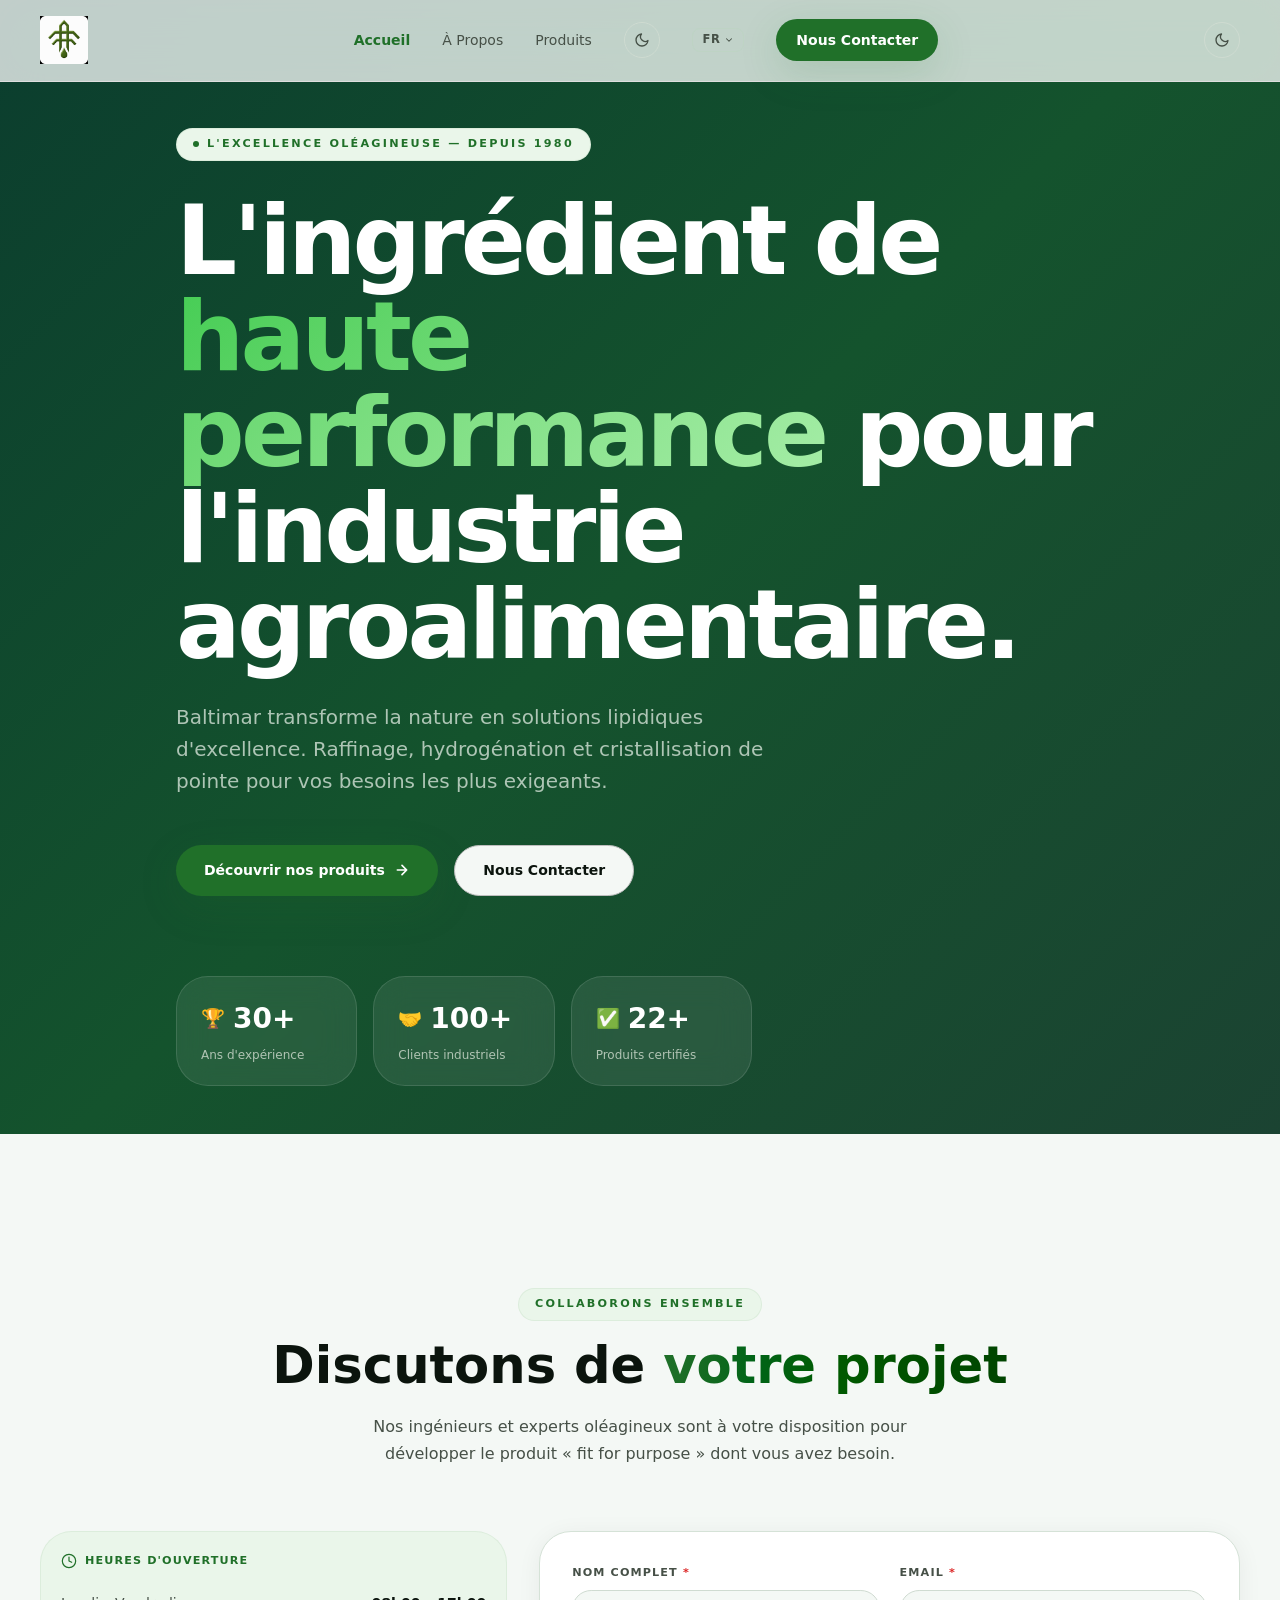
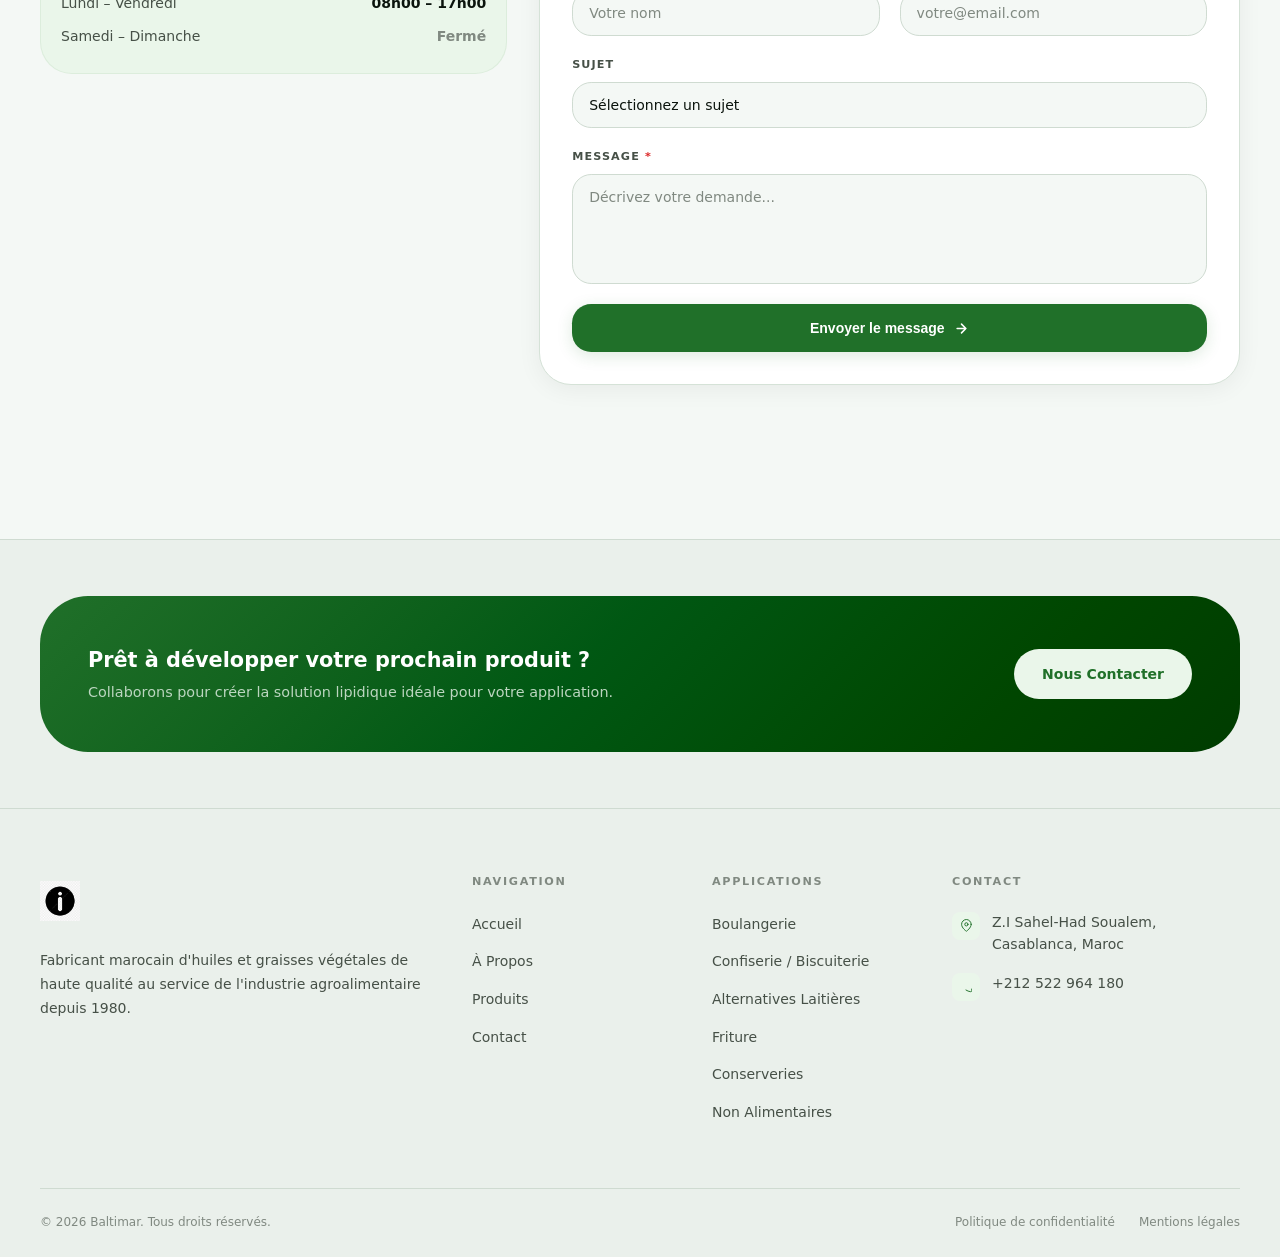
==== commit e1ea43df: "Add files via upload" ====
--- a/index.html
+++ b/index.html
@@ -119,7 +119,7 @@
           <div class="hero__stat">
             <div class="hero__stat-top">
               <span class="hero__stat-icon">🤝</span>
-              <span class="hero__stat-value">500+</span>
+              <span class="hero__stat-value">100+</span>
             </div>
             <p class="hero__stat-label" data-i18n="hero.stat2">Clients industriels</p>
           </div>
@@ -254,14 +254,6 @@
             Fabricant marocain d'huiles et graisses végétales de haute qualité
             au service de l'industrie agroalimentaire depuis 1980.
           </p>
-          <div class="footer__socials">
-            <a href="#" class="footer__social" aria-label="Site web">
-              <svg xmlns="http://www.w3.org/2000/svg" viewBox="0 0 24 24" fill="none" stroke-width="1.8" stroke-linecap="round" stroke-linejoin="round"><circle cx="12" cy="12" r="10"/><line x1="2" y1="12" x2="22" y2="12"/><path d="M12 2a15.3 15.3 0 014 10 15.3 15.3 0 01-4 10 15.3 15.3 0 01-4-10 15.3 15.3 0 014-10z"/></svg>
-            </a>
-            <a href="#" class="footer__social" aria-label="LinkedIn">
-              <svg xmlns="http://www.w3.org/2000/svg" viewBox="0 0 24 24" fill="none" stroke-width="1.8" stroke-linecap="round" stroke-linejoin="round"><path d="M16 8a6 6 0 016 6v7h-4v-7a2 2 0 00-2-2 2 2 0 00-2 2v7h-4v-7a6 6 0 016-6z"/><rect x="2" y="9" width="4" height="12"/><circle cx="4" cy="4" r="2"/></svg>
-            </a>
-          </div>
         </div>
 
         <div>
@@ -299,13 +291,7 @@
               <div class="footer__contact-icon">
                 <svg xmlns="http://www.w3.org/2000/svg" viewBox="0 0 24 24" fill="none" stroke-width="1.8" stroke-linecap="round" stroke-linejoin="round"><path d="M22 16.92v3a2 2 0 01-2.18 2 19.79 19.79 0 01-8.63-3.07"/></svg>
               </div>
-              <span class="footer__contact-text">+212 5XX XX XX XX</span>
-            </li>
-            <li class="footer__contact-item">
-              <div class="footer__contact-icon">
-                <svg xmlns="http://www.w3.org/2000/svg" viewBox="0 0 24 24" fill="none" stroke-width="1.8" stroke-linecap="round" stroke-linejoin="round"><path d="M4 4h16c1.1 0 2 .9 2 2v12c0 1.1-.9 2-2 2H4c-1.1 0-2-.9-2-2V6c0-1.1.9-2 2-2z"/><polyline points="22,6 12,13 2,6"/></svg>
-              </div>
-              <span class="footer__contact-text">contact@baltimar.ma</span>
+              <span class="footer__contact-text">+212 522 964 180 </span>
             </li>
           </ul>
         </div>
--- a/style.css
+++ b/style.css
@@ -4,32 +4,32 @@
 
 /* ── Design tokens ─────────────────────────────────────────── */
 :root {
-  /* Professional Blue & White Palette */
-  --brand:        oklch(38% 0.20 250);      /* Corporate Navy Blue */
-  --brand-dark:   oklch(24% 0.16 248);      /* Deep Navy */
-  --brand-light:  oklch(96% 0.025 240);     /* Frost White */
-  --brand-border: oklch(70% 0.12 240 / 0.3);
-  --brand-glow:   oklch(38% 0.20 250 / 0.15);
-
-  --accent:       oklch(75% 0.14 210);      /* Sky Blue Accent */
-  --accent-soft:  oklch(94% 0.06 210 / 0.1);
-
-  --surface:   #f7f9ff;
-  --surface-2: oklch(99% 0.01 240);
-  --dark-bg:   oklch(12% 0.06 250);
-  --dark-card: oklch(16% 0.08 250 / 0.4);
+  /* Professional Green & Warm White Palette */
+  --brand:        oklch(48% 0.13 145);                 /* Forest Green */
+  --brand-dark:   oklch(38% 0.11 145);                 /* Deep Forest Green */
+  --brand-light:  oklch(96% 0.02 145);                 /* Soft Sage White */
+  --brand-border: oklch(85% 0.05 145 / 0.3);           /* Sage Border tint */
+  --brand-glow:   oklch(48% 0.13 145 / 0.15);          /* Forest Green Glow */
+
+  --accent:       oklch(76% 0.14 150);                 /* Mint Green Accent */
+  --accent-soft:  oklch(94% 0.04 150 / 0.1);           /* Soft Mint Background */
+
+  --surface:   #f4f8f5;                                /* Soft warm sage background */
+  --surface-2: oklch(98.5% 0.01 145);                  /* Pure card background */
+  --dark-bg:   oklch(13% 0.03 150);                    /* Deep forest slate bg */
+  --dark-card: oklch(17% 0.04 150 / 0.4);
   --dark-border: oklch(100% 0 0 / 0.12);
 
-  --text-primary:   oklch(15% 0.03 240);
-  --text-secondary: oklch(42% 0.04 240);
-  --text-muted:     oklch(62% 0.03 240);
+  --text-primary:   oklch(18% 0.02 150);               /* Deep forest charcoal */
+  --text-secondary: oklch(42% 0.02 150);               /* Medium sage charcoal */
+  --text-muted:     oklch(62% 0.015 150);              /* Muted sage gray */
 
   --radius-sm:  0.8rem;
   --radius:     1.2rem;
   --radius-lg:  2rem;
   --radius-xl:  3rem;
 
-  --shadow-brand: 0 12px 40px oklch(38% 0.20 250 / 0.15);
+  --shadow-brand: 0 12px 40px oklch(48% 0.13 145 / 0.15);
   --shadow-card:  0 8px 32px oklch(0% 0 0 / 0.04);
   --shadow-lg:    0 24px 64px oklch(0% 0 0 / 0.1);
 
@@ -132,7 +132,7 @@
 }
 .btn--ghost-dark {
   background: oklch(100% 0 0 / 0.1);
-  color: oklch(95% 0.04 240);
+  color: oklch(95% 0.04 150);
   border: 1px solid oklch(100% 0 0 / 0.15);
 }
 .btn--ghost-dark:hover {
@@ -268,7 +268,12 @@
   display: flex;
   flex-direction: column;
   overflow: hidden;
-  background: linear-gradient(135deg, oklch(10% 0.07 252) 0%, oklch(18% 0.14 248) 50%, oklch(12% 0.08 255) 100%);
+  background: linear-gradient(
+  135deg,
+  #0B3D2E 0%,
+  #14532D 50%,
+  #1B4332 100%
+);
   color: #fff;
 }
 .hero__blob-1 {
@@ -313,14 +318,14 @@
   margin-bottom: 1.75rem;
 }
 .hero__headline-gradient {
-  background: linear-gradient(135deg, oklch(75% 0.20 250), oklch(88% 0.12 210));
+  background: linear-gradient(135deg, oklch(75% 0.20 145), oklch(88% 0.12 145));
   -webkit-background-clip: text;
   background-clip: text;
   color: transparent;
 }
 .hero__sub {
   font-size: 1.25rem;
-  color: oklch(90% 0.02 240 / 0.8);
+  color: oklch(90% 0.02 150 / 0.8);
   max-width: 40rem;
   line-height: 1.6;
   font-weight: 400;
@@ -346,11 +351,11 @@
   padding: 1.25rem 1.5rem;
   transition: all 0.35s var(--ease-out);
 }
-.hero__stat:hover { background: oklch(100% 0 0 / 0.14); border-color: oklch(75% 0.20 250 / 0.4); transform: translateY(-3px); }
+.hero__stat:hover { background: oklch(100% 0 0 / 0.14); border-color: oklch(75% 0.20 145 / 0.4); transform: translateY(-3px); }
 .hero__stat-top { display: flex; align-items: center; gap: 0.5rem; margin-bottom: 0.25rem; }
 .hero__stat-icon { font-size: 1.2rem; }
 .hero__stat-value { font-size: 1.75rem; font-weight: 900; color: #fff; }
-.hero__stat-label { font-size: 0.75rem; font-weight: 500; color: oklch(80% 0.03 240); }
+.hero__stat-label { font-size: 0.75rem; font-weight: 500; color: oklch(80% 0.03 150); }
 
 .hero__scroll {
   position: relative;
@@ -362,14 +367,14 @@
   padding-bottom: 2rem;
   background: none;
   border: none;
-  color: oklch(80% 0.03 240);
+  color: oklch(80% 0.03 150);
   font-size: 0.7rem;
   font-weight: 600;
   letter-spacing: 0.2em;
   text-transform: uppercase;
   transition: color 0.2s;
 }
-.hero__scroll:hover { color: oklch(90% 0.05 240); }
+.hero__scroll:hover { color: oklch(90% 0.05 145); }
 .hero__scroll-chevron { animation: bounce 1.8s ease-in-out infinite; }
 
 /* ============================================================
@@ -382,9 +387,9 @@
   background: var(--surface);
 }
 .about__blob { position: absolute; border-radius: 50%; pointer-events: none; filter: blur(80px); }
-.about__blob--tr { top: 0; right: 0; width: 500px; height: 500px; background: oklch(38% 0.20 250 / 0.05); }
-.about__blob--bl { bottom: 0; left: 0; width: 400px; height: 400px; background: oklch(88% 0.12 210 / 0.08); }
-.about__blob--c  { top: 50%; left: 50%; translate: -50% -50%; width: 700px; height: 700px; background: oklch(38% 0.20 250 / 0.03); }
+.about__blob--tr { top: 0; right: 0; width: 500px; height: 500px; background: oklch(38% 0.20 145 / 0.05); }
+.about__blob--bl { bottom: 0; left: 0; width: 400px; height: 400px; background: oklch(88% 0.12 145 / 0.08); }
+.about__blob--c  { top: 50%; left: 50%; translate: -50% -50%; width: 700px; height: 700px; background: oklch(38% 0.20 145 / 0.03); }
 
 .about__inner { position: relative; z-index: 1; display: flex; flex-direction: column; gap: 4rem; }
 
@@ -404,7 +409,7 @@
   max-width: 36rem;
 }
 .about__title-gradient {
-  background: linear-gradient(90deg, var(--brand), oklch(32% 0.16 248));
+  background: linear-gradient(90deg, var(--brand), oklch(32% 0.16 145));
   -webkit-background-clip: text;
   background-clip: text;
   color: transparent;
@@ -416,7 +421,7 @@
   position: relative;
   overflow: hidden;
   border-radius: var(--radius-xl);
-  border: 1px solid oklch(90% 0.02 240);
+  border: 1px solid oklch(90% 0.02 150);
   background: #fff;
   padding: clamp(1.75rem, 4vw, 2.5rem);
   box-shadow: 0 4px 24px oklch(0% 0 0 / 0.06);
@@ -427,8 +432,8 @@
   pointer-events: none;
   filter: blur(60px);
 }
-.glass-card__blob--tr { top: 0; right: 0; width: 220px; height: 220px; background: oklch(38% 0.20 250 / 0.05); }
-.glass-card__blob--bl { bottom: 0; left: 0; width: 180px; height: 180px; background: oklch(88% 0.12 210 / 0.08); }
+.glass-card__blob--tr { top: 0; right: 0; width: 220px; height: 220px; background: oklch(38% 0.20 145 / 0.05); }
+.glass-card__blob--bl { bottom: 0; left: 0; width: 180px; height: 180px; background: oklch(88% 0.12 145 / 0.08); }
 .glass-card__inner { position: relative; z-index: 1; }
 
 .about__two-col {
@@ -456,7 +461,7 @@
 }
 .lab-item {
   border-radius: var(--radius);
-  border: 1px solid oklch(90% 0.02 240);
+  border: 1px solid oklch(90% 0.02 150);
   background: var(--surface);
   padding: 0.875rem 1rem;
   transition: border-color 0.2s;
@@ -512,7 +517,7 @@
 .about__stat {
   border-radius: var(--radius-lg);
   background: #fff;
-  border: 1px solid oklch(90% 0.02 240);
+  border: 1px solid oklch(90% 0.02 150);
   padding: 1.5rem 1.25rem;
   text-align: center;
   transition: all 0.3s;
@@ -563,7 +568,7 @@
 .app-img-card__overlay {
   position: absolute;
   inset: 0;
-  background: linear-gradient(to top, oklch(15% 0.03 240 / 0.88) 0%, oklch(15% 0.03 240 / 0.15) 55%, transparent 100%);
+  background: linear-gradient(to top, oklch(15% 0.03 150 / 0.88) 0%, oklch(15% 0.03 150 / 0.15) 55%, transparent 100%);
   display: flex;
   align-items: flex-end;
   padding: 1.25rem;
@@ -587,7 +592,7 @@
   align-items: center;
   justify-content: space-between;
   gap: 0.5rem;
-  border-top: 1px solid oklch(92% 0.02 240);
+  border-top: 1px solid oklch(92% 0.02 150);
 }
 .app-img-card__title {
   font-size: 0.95rem;
@@ -651,7 +656,7 @@
   width: 2.25rem;
   height: 2.25rem;
   border-radius: 50%;
-  border: 1px solid oklch(88% 0.02 240);
+  border: 1px solid oklch(88% 0.02 150);
   background: #fff;
   display: flex;
   align-items: center;
@@ -742,7 +747,7 @@
 .pillar-card {
   border-radius: var(--radius-lg);
   background: #fff;
-  border: 1px solid oklch(90% 0.02 240);
+  border: 1px solid oklch(90% 0.02 150);
   padding: 1.5rem;
   transition: all 0.3s;
 }
@@ -782,7 +787,7 @@
   position: relative;
   padding-top: calc(var(--section-spacing) * 0.6 + 5rem);
   padding-bottom: 3rem;
-  background: oklch(97% 0.01 240);
+  background: oklch(97% 0.01 150);
   overflow: hidden;
 }
 
@@ -816,13 +821,13 @@
   position: relative;
   padding-block: var(--section-spacing);
   overflow: hidden;
-  background: oklch(97% 0.01 240);
+  background: oklch(97% 0.01 150);
 }
 .products__bg-blobs { position: absolute; inset: 0; pointer-events: none; overflow: hidden; }
 .products__blob { position: absolute; border-radius: 50%; filter: blur(100px); }
-.products__blob--1 { top: -10%; right: -5%; width: 500px; height: 500px; background: oklch(38% 0.20 250 / 0.04); }
-.products__blob--2 { bottom: 10%; left: -8%; width: 400px; height: 400px; background: oklch(88% 0.12 210 / 0.06); }
-.products__blob--3 { top: 40%; left: 40%; width: 600px; height: 600px; background: oklch(38% 0.20 250 / 0.03); }
+.products__blob--1 { top: -10%; right: -5%; width: 500px; height: 500px; background: oklch(38% 0.20 145 / 0.04); }
+.products__blob--2 { bottom: 10%; left: -8%; width: 400px; height: 400px; background: oklch(88% 0.12 145 / 0.06); }
+.products__blob--3 { top: 40%; left: 40%; width: 600px; height: 600px; background: oklch(38% 0.20 145 / 0.03); }
 
 .products__header { text-align: center; margin-bottom: 3.5rem; position: relative; z-index: 1; }
 .products__title {
@@ -831,7 +836,7 @@
   line-height: 1.1; margin-block: 1rem 1.25rem;
 }
 .products__title-gradient {
-  background: linear-gradient(90deg, var(--brand), oklch(32% 0.16 248));
+  background: linear-gradient(90deg, var(--brand), oklch(32% 0.16 145));
   -webkit-background-clip: text; background-clip: text; color: transparent;
 }
 .products__sub { color: var(--text-secondary); max-width: 36rem; margin-inline: auto; line-height: 1.7; }
@@ -841,7 +846,7 @@
   position: relative; z-index: 1;
   display: grid; gap: 2.5rem;
   border-radius: var(--radius-xl);
-  border: 1px solid oklch(90% 0.02 240);
+  border: 1px solid oklch(90% 0.02 150);
   background: #fff;
   padding: clamp(2rem, 4vw, 3rem);
   margin-bottom: 3.5rem;
@@ -852,7 +857,7 @@
 .products__featured-visual { position: relative; display: flex; align-items: center; justify-content: center; }
 .products__featured-glow {
   position: absolute; inset: 10%; border-radius: 50%;
-  background: radial-gradient(circle, oklch(50% 0.20 250 / 0.25), transparent 70%);
+  background: radial-gradient(circle, oklch(50% 0.20 145 / 0.25), transparent 70%);
   filter: blur(30px); animation: pulseGlow 4s ease-in-out infinite;
 }
 @keyframes pulseGlow { 0%,100% { opacity: 0.6; transform: scale(1); } 50% { opacity: 1; transform: scale(1.1); } }
@@ -867,8 +872,8 @@
 .products__featured-label {
   display: inline-flex; align-items: center; gap: 0.4rem;
   padding: 0.35rem 0.85rem; border-radius: 999px;
-  background: oklch(94% 0.08 210); border: 1px solid oklch(82% 0.10 210);
-  color: oklch(45% 0.10 210); font-size: 0.7rem; font-weight: 700;
+  background: oklch(94% 0.08 145); border: 1px solid oklch(82% 0.10 145);
+  color: oklch(45% 0.10 145); font-size: 0.7rem; font-weight: 700;
   text-transform: uppercase; letter-spacing: 0.1em; margin-bottom: 1rem;
 }
 .products__featured-name {
@@ -879,7 +884,7 @@
 .products__featured-specs { display: flex; flex-wrap: wrap; gap: 1rem; margin-bottom: 1.75rem; }
 .products__featured-spec {
   padding: 0.75rem 1rem; border-radius: var(--radius);
-  background: var(--surface); border: 1px solid oklch(90% 0.02 240);
+  background: var(--surface); border: 1px solid oklch(90% 0.02 150);
   min-width: 100px; text-align: center; transition: all 0.25s;
 }
 .products__featured-spec:hover { border-color: var(--brand-border); transform: translateY(-2px); }
@@ -912,7 +917,7 @@
 }
 .cat-card.active {
   outline-color: var(--brand);
-  box-shadow: 0 8px 32px oklch(38% 0.20 250 / 0.2);
+  box-shadow: 0 8px 32px oklch(38% 0.20 145 / 0.2);
 }
 
 .cat-card__img-wrap {
@@ -932,7 +937,7 @@
 }
 .cat-card__title {
   font-size: 1.05rem; font-weight: 700;
-  color: oklch(22% 0.06 240);
+  color: oklch(22% 0.06 145);
   margin-bottom: 0.8rem; line-height: 1.3;
 }
 .cat-card.active .cat-card__title { color: var(--brand); }
@@ -941,7 +946,7 @@
   display: inline-flex; align-items: center; gap: 0.35rem;
   font-size: 0.78rem; font-weight: 500;
   color: var(--text-secondary);
-  border-bottom: 1px solid oklch(70% 0.03 240 / 0.4);
+  border-bottom: 1px solid oklch(70% 0.03 150 / 0.4);
   padding-bottom: 0.1rem; cursor: pointer;
 }
 .cat-card__link svg {
@@ -953,7 +958,7 @@
 /* Category filter bar */
 .products__filter-bar {
   background: #fff;
-  border-bottom: 1px solid oklch(90% 0.02 240);
+  border-bottom: 1px solid oklch(90% 0.02 150);
   padding: 1.25rem 0;
   position: sticky;
   top: 64px;
@@ -968,7 +973,7 @@
 .products__filter-btn {
   padding: 0.45rem 1.1rem;
   border-radius: 999px;
-  border: 1.5px solid var(--border, oklch(90% 0.02 240));
+  border: 1.5px solid var(--border, oklch(90% 0.02 150));
   background: transparent;
   color: var(--text-secondary);
   font-size: 0.82rem;
@@ -1009,7 +1014,7 @@
 .product-card {
   position: relative; overflow: hidden;
   border-radius: var(--radius-xl);
-  border: 1px solid oklch(90% 0.02 240);
+  border: 1px solid oklch(90% 0.02 150);
   background: #fff;
   display: flex; flex-direction: column;
   transition: all 0.4s var(--ease-out);
@@ -1019,19 +1024,19 @@
 .product-card:hover {
   border-color: var(--brand-border);
   transform: translateY(-8px);
-  box-shadow: 0 20px 40px oklch(0% 0 0 / 0.1), 0 0 40px oklch(38% 0.20 250 / 0.08);
+  box-shadow: 0 20px 40px oklch(0% 0 0 / 0.1), 0 0 40px oklch(38% 0.20 145 / 0.08);
 }
 
 /* Card image area */
 .product-card__img-wrap {
   position: relative; height: 200px;
-  background: linear-gradient(135deg, var(--brand-light), oklch(94% 0.02 240));
+  background: linear-gradient(135deg, var(--brand-light), oklch(94% 0.02 150));
   display: flex; align-items: center; justify-content: center;
   overflow: hidden;
 }
 .product-card__img-glow {
   position: absolute; inset: 20%; border-radius: 50%;
-  background: radial-gradient(circle, oklch(45% 0.20 250 / 0.2), transparent 70%);
+  background: radial-gradient(circle, oklch(45% 0.20 145 / 0.2), transparent 70%);
   filter: blur(20px); transition: opacity 0.4s;
 }
 .product-card:hover .product-card__img-glow { opacity: 1.5; }
@@ -1054,25 +1059,25 @@
   padding: 0.2rem 0.6rem; border-radius: 999px; border: 1px solid;
 }
 /* Light-theme category colors */
-.cat-industriel { background: oklch(96% 0.03 240); color: oklch(35% 0.14 250); border-color: oklch(85% 0.04 240); }
+.cat-industriel { background: oklch(96% 0.03 150); color: oklch(35% 0.14 145); border-color: oklch(85% 0.04 150); }
 .cat-automobile { background: oklch(96% 0.04 90); color: oklch(38% 0.10 90); border-color: oklch(85% 0.06 90); }
-.cat-maritime   { background: oklch(96% 0.03 215); color: oklch(33% 0.12 230); border-color: oklch(84% 0.06 215); }
+.cat-maritime   { background: oklch(96% 0.03 150); color: oklch(33% 0.12 145); border-color: oklch(84% 0.06 145); }
 .cat-agriculture{ background: oklch(96% 0.03 140); color: oklch(35% 0.06 140); border-color: oklch(85% 0.04 140); }
 
 .product-card__badge {
   font-size: 0.65rem; font-weight: 700;
   padding: 0.2rem 0.6rem; border-radius: 999px; border: 1px solid;
 }
-.badge-bestseller { background: oklch(96% 0.06 210); color: oklch(40% 0.14 220); border-color: oklch(85% 0.10 210); }
+.badge-bestseller { background: oklch(96% 0.06 145); color: oklch(40% 0.14 145); border-color: oklch(85% 0.10 145); }
 .badge-nouveau    { background: var(--brand-light); color: var(--brand); border-color: var(--brand-border); }
-.badge-premium    { background: oklch(96% 0.04 290); color: oklch(35% 0.12 290); border-color: oklch(84% 0.08 290); }
+.badge-premium    { background: oklch(96% 0.04 85); color: oklch(35% 0.12 85); border-color: oklch(84% 0.08 85); }
 
 .product-card__name { font-weight: 700; color: var(--text-primary); font-size: 1rem; margin-bottom: 0.5rem; line-height: 1.3; }
 .product-card__desc { color: var(--text-secondary); font-size: 0.82rem; line-height: 1.65; flex: 1; }
 .product-card__footer {
   display: flex; align-items: center; justify-content: space-between;
   margin-top: 1.25rem; padding-top: 1rem;
-  border-top: 1px solid oklch(92% 0.01 240);
+  border-top: 1px solid oklch(92% 0.01 150);
 }
 .product-card__cta {
   display: inline-flex; align-items: center; gap: 0.375rem;
@@ -1099,13 +1104,13 @@
 .products__banner {
   position: relative; z-index: 1; overflow: hidden;
   margin-top: 4rem; border-radius: var(--radius-xl);
-  background: linear-gradient(135deg, var(--brand), oklch(32% 0.16 248));
+  background: linear-gradient(135deg, var(--brand), oklch(32% 0.16 145));
   padding: clamp(2rem, 4vw, 3rem);
 }
 .products__banner-glow {
   position: absolute; top: -50%; right: -20%;
   width: 400px; height: 400px; border-radius: 50%;
-  background: oklch(55% 0.15 225 / 0.2); filter: blur(80px);
+  background: oklch(55% 0.15 145 / 0.2); filter: blur(80px);
 }
 .products__banner-content {
   position: relative; z-index: 1;
@@ -1115,7 +1120,7 @@
   .products__banner-content { flex-direction: row; align-items: center; justify-content: space-between; }
 }
 .products__banner-title { color: #fff; font-weight: 800; font-size: 1.2rem; margin-bottom: 0.25rem; }
-.products__banner-sub { color: oklch(90% 0.04 240); font-size: 0.875rem; max-width: 28rem; }
+.products__banner-sub { color: oklch(90% 0.04 150); font-size: 0.875rem; max-width: 28rem; }
 
 /* ── Product Modal ─────────────────────────── */
 .product-modal {
@@ -1133,7 +1138,7 @@
   position: relative; z-index: 1;
   width: min(90vw, 720px); max-height: 85vh; overflow-y: auto;
   background: #fff;
-  border: 1px solid oklch(90% 0.02 240);
+  border: 1px solid oklch(90% 0.02 150);
   border-radius: var(--radius-xl);
   box-shadow: 0 40px 80px oklch(0% 0 0 / 0.15);
   display: grid; gap: 0;
@@ -1145,13 +1150,13 @@
 .product-modal__close {
   position: absolute; top: 1rem; right: 1rem; z-index: 2;
   width: 2.25rem; height: 2.25rem; border-radius: 50%;
-  background: oklch(95% 0.01 240); border: 1px solid oklch(88% 0.02 240);
+  background: oklch(95% 0.01 150); border: 1px solid oklch(88% 0.02 150);
   display: flex; align-items: center; justify-content: center;
   color: var(--text-secondary); transition: all 0.2s; cursor: pointer;
 }
 .product-modal__close:hover { background: var(--brand-light); color: var(--brand); }
 .product-modal__visual {
-  background: linear-gradient(135deg, var(--brand-light), oklch(94% 0.02 240));
+  background: linear-gradient(135deg, var(--brand-light), oklch(94% 0.02 150));
   display: flex; align-items: center; justify-content: center;
   padding: 2rem; min-height: 240px;
   border-radius: var(--radius-xl) 0 0 var(--radius-xl);
@@ -1175,7 +1180,7 @@
 }
 .product-modal__spec {
   padding: 0.5rem 0.75rem; border-radius: var(--radius-sm);
-  background: var(--surface); border: 1px solid oklch(90% 0.02 240);
+  background: var(--surface); border: 1px solid oklch(90% 0.02 150);
   text-align: center; min-width: 80px;
 }
 .product-modal__spec-val { display: block; font-size: 0.9rem; font-weight: 700; color: var(--brand); }
@@ -1209,7 +1214,7 @@
   margin-block: 1rem 1.25rem;
 }
 .contact__title-gradient {
-  background: linear-gradient(90deg, var(--brand), oklch(32% 0.16 248));
+  background: linear-gradient(90deg, var(--brand), oklch(32% 0.16 145));
   -webkit-background-clip: text;
   background-clip: text;
   color: transparent;
@@ -1230,7 +1235,7 @@
   padding: 1.25rem;
   border-radius: var(--radius-lg);
   background: #fff;
-  border: 1px solid oklch(90% 0.02 240);
+  border: 1px solid oklch(90% 0.02 150);
   transition: all 0.25s;
   box-shadow: 0 2px 8px oklch(0% 0 0 / 0.04);
 }
@@ -1263,7 +1268,7 @@
 /* Form */
 .contact__form-wrap {
   background: #fff;
-  border: 1px solid oklch(90% 0.02 240);
+  border: 1px solid oklch(90% 0.02 150);
   border-radius: var(--radius-lg);
   padding: clamp(1.5rem, 4vw, 2rem);
   box-shadow: 0 4px 24px oklch(0% 0 0 / 0.06);
@@ -1281,7 +1286,7 @@
   width: 100%;
   padding: 0.875rem 1rem;
   border-radius: var(--radius);
-  border: 1px solid oklch(88% 0.02 240);
+  border: 1px solid oklch(88% 0.02 150);
   background: var(--surface);
   color: var(--text-primary);
   font-size: 0.875rem;
@@ -1292,7 +1297,7 @@
 .form-input::placeholder, .form-textarea::placeholder { color: var(--text-muted); }
 .form-input:focus, .form-select:focus, .form-textarea:focus {
   border-color: var(--brand);
-  box-shadow: 0 0 0 3px oklch(38% 0.20 250 / 0.1);
+  box-shadow: 0 0 0 3px oklch(38% 0.20 145 / 0.1);
 }
 .form-select { appearance: none; }
 .form-select option { background: #fff; color: var(--text-primary); }
@@ -1358,16 +1363,16 @@
    FOOTER
    ============================================================ */
 footer {
-  background: oklch(95% 0.01 240);
-  border-top: 1px solid oklch(88% 0.02 240);
+  background: oklch(95% 0.01 150);
+  border-top: 1px solid oklch(88% 0.02 150);
 }
 .footer__banner-wrap {
-  border-bottom: 1px solid oklch(88% 0.02 240);
+  border-bottom: 1px solid oklch(88% 0.02 150);
   padding-block: 3.5rem;
 }
 .footer__banner {
   border-radius: var(--radius-xl);
-  background: linear-gradient(135deg, var(--brand), oklch(30% 0.12 248));
+  background: linear-gradient(135deg, var(--brand), oklch(30% 0.12 145));
   padding: clamp(2rem, 4vw, 3rem);
   display: flex;
   flex-direction: column;
@@ -1377,7 +1382,7 @@
   .footer__banner { flex-direction: row; align-items: center; justify-content: space-between; }
 }
 .footer__banner-title { color: #fff; font-size: 1.3rem; font-weight: 800; margin-bottom: 0.25rem; }
-.footer__banner-sub { color: oklch(85% 0.04 240); font-size: 0.9rem; }
+.footer__banner-sub { color: oklch(85% 0.04 150); font-size: 0.9rem; }
 
 .footer__main { padding-block: 4rem; }
 .footer__grid {
@@ -1404,7 +1409,7 @@
   width: 2.25rem; height: 2.25rem;
   border-radius: 0.75rem;
   background: #fff;
-  border: 1px solid oklch(88% 0.02 240);
+  border: 1px solid oklch(88% 0.02 150);
   display: flex; align-items: center; justify-content: center;
   color: var(--text-muted);
   transition: all 0.25s var(--ease-out);
@@ -1445,7 +1450,7 @@
 .footer__contact-text { font-size: 0.875rem; color: var(--text-secondary); white-space: pre-line; }
 
 .footer__bottom {
-  border-top: 1px solid oklch(88% 0.02 240);
+  border-top: 1px solid oklch(88% 0.02 150);
   padding-block: 1.5rem;
   display: flex;
   flex-direction: column;
@@ -1504,7 +1509,7 @@
   left: 0;
   right: 0;
   height: 1px;
-  background: linear-gradient(90deg, transparent, oklch(50% 0.14 250 / 0.3), transparent);
+  background: linear-gradient(90deg, transparent, oklch(50% 0.14 145 / 0.3), transparent);
 }
 
 
@@ -1570,7 +1575,7 @@
   font-weight: 800;
   letter-spacing: 0.2em;
   color: var(--brand);
-  background: oklch(90% 0.04 240);
+  background: oklch(90% 0.04 150);
   border: 1px solid var(--brand-border);
   border-radius: 999px;
   padding: 0.25rem 0.75rem;
@@ -1636,7 +1641,7 @@
 /* ── Applications section ───────────────────────────────────── */
 .applications-section {
   padding: 5rem 0 7rem;
-  background: oklch(97% 0.01 240);
+  background: oklch(97% 0.01 150);
   position: relative;
 }
 
@@ -1771,7 +1776,7 @@
 }
 
 .app-detail__benefit:hover {
-  background: oklch(94% 0.03 240);
+  background: oklch(94% 0.03 150);
   transform: translateX(4px);
 }
 
@@ -1803,7 +1808,7 @@
   gap: 1rem;
   padding: 1.5rem;
   background: #fff;
-  border: 1px solid oklch(90% 0.02 240);
+  border: 1px solid oklch(90% 0.02 150);
   border-radius: var(--radius);
   box-shadow: var(--shadow-card);
   transition: transform 0.25s var(--ease-out), box-shadow 0.25s var(--ease-out), border-color 0.25s;
@@ -2035,14 +2040,11 @@
   margin-inline: auto;
 }
 
-.catalogue-groups {
-  /* inner .app-cat-grid controls its own layout */
-}
 
 /* ── Groupe utilisation (accordion) ────────────────────────── */
 .cat-group {
   background: #fff;
-  border: 1px solid oklch(90% 0.02 240);
+  border: 1px solid oklch(90% 0.02 150);
   border-radius: var(--radius);
   overflow: hidden;
   box-shadow: var(--shadow-card);
@@ -2050,7 +2052,7 @@
 }
 
 .cat-group:hover {
-  box-shadow: 0 8px 32px oklch(38% 0.20 250 / 0.08);
+  box-shadow: 0 8px 32px oklch(38% 0.20 145 / 0.08);
 }
 
 .cat-group__header {
@@ -2137,7 +2139,7 @@
   justify-content: center;
   border: 2px dashed var(--border);
   border-radius: 8px;
-  background: oklch(97% 0.008 240);
+  background: oklch(97% 0.008 150);
   color: var(--text-secondary);
 }
 
@@ -2182,7 +2184,7 @@
   content: '✓';
   position: absolute;
   left: 0;
-  color: oklch(45% 0.18 250);
+  color: oklch(45% 0.18 145);
   font-weight: 700;
   font-size: 0.85rem;
 }
@@ -2402,7 +2404,7 @@
   width: 2.25rem;
   height: 2.25rem;
   border-radius: 999px;
-  border: 1px solid oklch(88% 0.02 240);
+  border: 1px solid oklch(88% 0.02 150);
   background: transparent;
   display: flex;
   align-items: center;
@@ -2429,36 +2431,36 @@
    DARK MODE
    ============================================================ */
 html.dark {
-  --surface:        oklch(13% 0.025 248);
-  --surface-2:      oklch(15% 0.03  248);
-  --brand-light:    oklch(20% 0.08  250);
-  --brand-border:   oklch(35% 0.12  250 / 0.45);
-  --brand-glow:     oklch(38% 0.20  250 / 0.25);
+  --surface:        oklch(13% 0.015 150);
+  --surface-2:      oklch(16% 0.02  150);
+  --brand-light:    oklch(20% 0.05  145);
+  --brand-border:   oklch(32% 0.08  145 / 0.45);
+  --brand-glow:     oklch(45% 0.12  145 / 0.25);
   --shadow-card:    0 8px 32px oklch(0% 0 0 / 0.30);
-  --shadow-brand:   0 12px 40px oklch(38% 0.20 250 / 0.30);
+  --shadow-brand:   0 12px 40px oklch(45% 0.12 145 / 0.30);
   --shadow-lg:      0 24px 64px oklch(0% 0 0 / 0.35);
-  --text-primary:   oklch(94% 0.01  240);
-  --text-secondary: oklch(72% 0.03  240);
-  --text-muted:     oklch(52% 0.03  240);
+  --text-primary:   oklch(94% 0.01  150);
+  --text-secondary: oklch(72% 0.015 150);
+  --text-muted:     oklch(52% 0.015 150);
   color-scheme: dark;
 }
 html.dark body { background: var(--surface); }
 
 /* Navbar */
 html.dark .navbar {
-  background: oklch(13% 0.025 248 / 0.9) !important;
-  border-bottom-color: oklch(25% 0.04 248);
+  background: oklch(13% 0.025 150 / 0.9) !important;
+  border-bottom-color: oklch(25% 0.04 150);
 }
 html.dark .navbar.scrolled {
-  background: oklch(13% 0.025 248 / 0.98) !important;
+  background: oklch(13% 0.025 150 / 0.98) !important;
   box-shadow: 0 2px 20px oklch(0% 0 0 / 0.3);
 }
 html.dark .navbar__mobile {
-  background: oklch(14% 0.03 248);
-  border-top-color: oklch(22% 0.03 248);
+  background: oklch(14% 0.03 150);
+  border-top-color: oklch(22% 0.03 150);
 }
 html.dark .theme-toggle {
-  border-color: oklch(30% 0.04 248);
+  border-color: oklch(30% 0.04 150);
 }
 
 /* White cards → dark */
@@ -2473,20 +2475,20 @@
 html.dark .pillar-card,
 html.dark .benefit-card,
 html.dark .mvv-card:not(.mvv-card--accent) {
-  background: oklch(18% 0.04 248) !important;
-  border-color: oklch(28% 0.04 248) !important;
+  background: oklch(18% 0.04 150) !important;
+  border-color: oklch(28% 0.04 150) !important;
 }
 
 /* Products featured */
 html.dark .products__featured {
-  background: oklch(18% 0.04 248);
-  border-color: oklch(28% 0.04 248);
+  background: oklch(18% 0.04 150);
+  border-color: oklch(28% 0.04 150);
 }
 
 /* Process */
-html.dark .process-section     { background: oklch(15% 0.03 248); }
-html.dark .process-step        { background: oklch(18% 0.04 248) !important; border-color: oklch(28% 0.04 248) !important; }
-html.dark .process-step__icon  { background: oklch(22% 0.04 248) !important; border-color: oklch(30% 0.05 248) !important; }
+html.dark .process-section     { background: oklch(15% 0.03 150); }
+html.dark .process-step        { background: oklch(18% 0.04 150) !important; border-color: oklch(28% 0.04 150) !important; }
+html.dark .process-step__icon  { background: oklch(22% 0.04 150) !important; border-color: oklch(30% 0.05 145) !important; }
 
 /* Section backgrounds */
 html.dark #about,
@@ -2495,91 +2497,91 @@
 html.dark .products-page-hero,
 html.dark .catalogue-section,
 html.dark #products,
-html.dark .applications-section { background: oklch(14% 0.03 248); }
+html.dark .applications-section { background: oklch(14% 0.03 150); }
 html.dark .home-benefits-section { background: var(--surface); }
 
 /* Forms */
 html.dark .form-input,
 html.dark .form-select,
 html.dark .form-textarea {
-  background: oklch(16% 0.03 248);
-  border-color: oklch(28% 0.04 248);
+  background: oklch(16% 0.03 150);
+  border-color: oklch(28% 0.04 150);
   color: var(--text-primary);
 }
-html.dark .form-select option { background: oklch(18% 0.04 248); }
+html.dark .form-select option { background: oklch(18% 0.04 150); }
 
 /* Buttons */
 html.dark .btn--outline {
-  background: oklch(18% 0.04 248);
-  border-color: oklch(35% 0.06 248);
+  background: oklch(18% 0.04 150);
+  border-color: oklch(35% 0.06 145);
   color: var(--text-primary);
 }
 html.dark .btn--outline:hover {
   border-color: var(--brand-border);
   background: var(--brand-light);
-  color: oklch(75% 0.20 250);
+  color: oklch(75% 0.20 145);
 }
 html.dark .btn--light {
-  background: oklch(22% 0.06 248);
-  color: oklch(80% 0.14 250);
+  background: oklch(22% 0.06 145);
+  color: oklch(80% 0.14 145);
 }
 
 /* Lab items */
 html.dark .lab-item {
-  background: oklch(15% 0.03 248);
-  border-color: oklch(28% 0.04 248);
+  background: oklch(15% 0.03 150);
+  border-color: oklch(28% 0.04 150);
 }
 
 /* Hours card */
 html.dark .hours-card {
-  background: oklch(20% 0.06 248);
-  border-color: oklch(32% 0.08 248 / 0.5);
+  background: oklch(20% 0.06 145);
+  border-color: oklch(32% 0.08 145 / 0.5);
 }
 
 /* Cat product cards */
 html.dark .cat-product-card {
-  background: oklch(22% 0.05 248);
-  border-color: oklch(30% 0.05 248);
+  background: oklch(22% 0.05 145);
+  border-color: oklch(30% 0.05 145);
 }
 html.dark .cat-product-card:hover {
-  background: oklch(24% 0.05 248) !important;
+  background: oklch(24% 0.05 145) !important;
   border-color: var(--brand) !important;
 }
-html.dark .cat-group__header:hover { background: oklch(22% 0.04 248); }
+html.dark .cat-group__header:hover { background: oklch(22% 0.04 150); }
 
 /* Modals */
 html.dark .product-modal__panel,
 html.dark .app-modal__panel {
-  background: oklch(18% 0.04 248);
-  border-color: oklch(28% 0.04 248);
+  background: oklch(18% 0.04 150);
+  border-color: oklch(28% 0.04 150);
 }
 html.dark .product-modal__close,
 html.dark .app-modal__close {
-  background: oklch(22% 0.04 248);
-  border-color: oklch(30% 0.04 248);
+  background: oklch(22% 0.04 150);
+  border-color: oklch(30% 0.04 150);
   color: var(--text-secondary);
 }
 html.dark .product-modal__visual {
-  background: linear-gradient(135deg, oklch(18% 0.04 240), oklch(20% 0.03 240));
+  background: linear-gradient(135deg, oklch(18% 0.04 150), oklch(20% 0.03 150));
 }
 html.dark .product-modal__spec {
-  background: oklch(15% 0.03 248);
-  border-color: oklch(28% 0.04 248);
+  background: oklch(15% 0.03 150);
+  border-color: oklch(28% 0.04 150);
 }
 html.dark .app-modal__item {
-  background: oklch(22% 0.06 248);
-  border-color: oklch(30% 0.06 248 / 0.5);
+  background: oklch(22% 0.06 145);
+  border-color: oklch(30% 0.06 145 / 0.5);
 }
 
 /* Footer */
-html.dark footer               { background: oklch(10% 0.02 248); border-top-color: oklch(22% 0.03 248); }
-html.dark .footer__banner-wrap { border-bottom-color: oklch(22% 0.03 248); }
-html.dark .footer__social      { background: oklch(18% 0.04 248); border-color: oklch(28% 0.04 248); }
-html.dark .footer__bottom      { border-top-color: oklch(22% 0.03 248); }
+html.dark footer               { background: oklch(10% 0.02 150); border-top-color: oklch(22% 0.03 150); }
+html.dark .footer__banner-wrap { border-bottom-color: oklch(22% 0.03 150); }
+html.dark .footer__social      { background: oklch(18% 0.04 150); border-color: oklch(28% 0.04 150); }
+html.dark .footer__bottom      { border-top-color: oklch(22% 0.03 150); }
 
 /* Section divider */
 html.dark #about::before {
-  background: linear-gradient(90deg, transparent, oklch(50% 0.14 250 / 0.15), transparent);
+  background: linear-gradient(90deg, transparent, oklch(50% 0.14 145 / 0.15), transparent);
 }
 
 /* ============================================================
@@ -2589,7 +2591,7 @@
 /* Base wrappers */
 .home-apps-section {
   padding-block: var(--section-spacing);
-  background: oklch(97% 0.01 240);
+  background: oklch(97% 0.01 150);
   position: relative;
 }
 .home-benefits-section {
@@ -2599,15 +2601,15 @@
 }
 .home-stats-section {
   padding-block: clamp(3.5rem, 6vw, 5rem);
-  background: oklch(97% 0.01 240);
+  background: oklch(97% 0.01 150);
   position: relative;
-  border-top: 1px solid oklch(90% 0.02 240);
-  border-bottom: 1px solid oklch(90% 0.02 240);
+  border-top: 1px solid oklch(90% 0.02 150);
+  border-bottom: 1px solid oklch(90% 0.02 150);
 }
 html.dark .home-apps-section,
 html.dark .home-stats-section {
-  background: oklch(14% 0.03 248);
-  border-color: oklch(25% 0.03 248);
+  background: oklch(14% 0.03 150);
+  border-color: oklch(25% 0.03 150);
 }
 
 /* Section header (center-aligned) */
@@ -2626,7 +2628,7 @@
   letter-spacing: -0.03em;
 }
 .gradient-text {
-  background: linear-gradient(90deg, var(--brand), oklch(32% 0.16 248));
+  background: linear-gradient(90deg, var(--brand), oklch(32% 0.16 145));
   -webkit-background-clip: text;
   background-clip: text;
   color: transparent;
@@ -2653,7 +2655,7 @@
 .benefit-card {
   border-radius: var(--radius-lg);
   background: #fff;
-  border: 1px solid oklch(90% 0.02 240);
+  border: 1px solid oklch(90% 0.02 150);
   padding: 1.75rem 1.5rem;
   transition: all 0.3s var(--ease-out);
   position: relative;
@@ -2664,7 +2666,7 @@
   position: absolute;
   top: 0; left: 0; right: 0;
   height: 3px;
-  background: linear-gradient(90deg, var(--brand), oklch(55% 0.14 225));
+  background: linear-gradient(90deg, var(--brand), oklch(55% 0.14 145));
   opacity: 0;
   transition: opacity 0.3s;
 }
@@ -2715,12 +2717,12 @@
 .mvv-card {
   border-radius: var(--radius-lg);
   background: #fff;
-  border: 1px solid oklch(90% 0.02 240);
+  border: 1px solid oklch(90% 0.02 150);
   padding: 1.75rem 1.5rem;
   transition: all 0.3s var(--ease-out);
 }
 .mvv-card--accent {
-  background: linear-gradient(145deg, var(--brand), oklch(30% 0.16 248));
+  background: linear-gradient(145deg, var(--brand), oklch(30% 0.16 145));
   border-color: transparent;
 }
 .mvv-card:not(.mvv-card--accent):hover {
@@ -2743,7 +2745,7 @@
   border: 1px solid oklch(100% 0 0 / 0.2);
 }
 .mvv-icon svg { width: 1.25rem; height: 1.25rem; stroke: var(--brand); }
-.mvv-card--accent .mvv-icon svg { stroke: oklch(88% 0.12 210); }
+.mvv-card--accent .mvv-icon svg { stroke: oklch(88% 0.12 145); }
 .mvv-title {
   font-size: 1.15rem;
   font-weight: 800;
@@ -2756,7 +2758,7 @@
   font-size: 0.875rem;
   line-height: 1.7;
 }
-.mvv-card--accent .mvv-desc { color: oklch(88% 0.03 240); }
+.mvv-card--accent .mvv-desc { color: oklch(88% 0.03 150); }
 .mvv-list { display: flex; flex-direction: column; gap: 0.6rem; margin-top: 0.5rem; }
 .mvv-list li {
   display: flex;
@@ -2773,8 +2775,8 @@
   flex-shrink: 0;
 }
 html.dark .mvv-card:not(.mvv-card--accent) {
-  background: oklch(18% 0.04 248) !important;
-  border-color: oklch(28% 0.04 248) !important;
+  background: oklch(18% 0.04 150) !important;
+  border-color: oklch(28% 0.04 150) !important;
 }
 
 /* ============================================================
@@ -2844,13 +2846,13 @@
 
 /* Dark mode — catalogue section background */
 html.dark .catalogue-section {
-  background: oklch(14% 0.03 248) !important;
+  background: oklch(14% 0.03 150) !important;
 }
 
 /* Dark mode — accordion group cards */
 html.dark .cat-group {
-  background: oklch(18% 0.04 248) !important;
-  border-color: oklch(28% 0.04 248) !important;
+  background: oklch(18% 0.04 150) !important;
+  border-color: oklch(28% 0.04 150) !important;
   box-shadow: 0 4px 16px oklch(0% 0 0 / 0.25) !important;
 }
 html.dark .cat-group:hover {
@@ -2862,38 +2864,38 @@
   color: var(--text-primary);
 }
 html.dark .cat-group__header:hover {
-  background: oklch(23% 0.05 248) !important;
+  background: oklch(23% 0.05 145) !important;
 }
 html.dark .cat-group__label { color: var(--text-primary); }
 
 /* Dark mode — count badge */
 html.dark .cat-group__count {
-  background: oklch(22% 0.08 248);
-  border-color: oklch(32% 0.08 248 / 0.6);
-  color: oklch(78% 0.14 250);
+  background: oklch(22% 0.08 145);
+  border-color: oklch(32% 0.08 145 / 0.6);
+  color: oklch(78% 0.14 145);
 }
 
 /* Dark mode — chevron icon */
 html.dark .cat-group__chevron { color: var(--text-secondary); }
 
 /* Dark mode — accordion body inherits group background */
-html.dark .cat-group__body { background: oklch(18% 0.04 248); }
+html.dark .cat-group__body { background: oklch(18% 0.04 150); }
 
 /* Dark mode — product card inside accordion */
 html.dark .cat-product-card {
-  background: oklch(21% 0.05 248) !important;
-  border-color: oklch(30% 0.05 248) !important;
+  background: oklch(21% 0.05 145) !important;
+  border-color: oklch(30% 0.05 145) !important;
 }
 html.dark .cat-product-card:hover {
-  background: oklch(25% 0.06 248) !important;
+  background: oklch(25% 0.06 145) !important;
   border-color: var(--brand) !important;
 }
 html.dark .cat-product-card__name   { color: var(--text-primary); }
-html.dark .cat-product-card__marque { color: oklch(72% 0.14 250); }
+html.dark .cat-product-card__marque { color: oklch(72% 0.14 145); }
 html.dark .cat-product-card__use    { color: var(--text-muted); }
 html.dark .cat-product-card__pack {
-  background: oklch(15% 0.04 248);
-  border-color: oklch(30% 0.06 248 / 0.5);
+  background: oklch(15% 0.04 150);
+  border-color: oklch(30% 0.06 145 / 0.5);
 }
 
 /* ============================================================
@@ -2935,7 +2937,7 @@
   top: calc(100% + 0.45rem);
   right: 0;
   background: var(--surface);
-  border: 1px solid oklch(88% 0.02 240);
+  border: 1px solid oklch(88% 0.02 150);
   border-radius: 0.75rem;
   padding: 0.35rem;
   box-shadow: 0 8px 24px oklch(0% 0 0 / 0.1);
@@ -2979,13 +2981,13 @@
   display: flex;
   gap: 0.5rem;
   padding: 0.75rem 0 0.25rem;
-  border-top: 1px solid oklch(90% 0.02 240);
+  border-top: 1px solid oklch(90% 0.02 150);
   margin-top: 0.25rem;
 }
 .lang-switcher-mobile .lang-option {
   flex: 1;
   text-align: center;
-  border: 1px solid oklch(88% 0.02 240);
+  border: 1px solid oklch(88% 0.02 150);
   border-radius: 0.5rem;
   padding: 0.45rem 0.25rem;
   font-size: 0.75rem;
@@ -2995,22 +2997,22 @@
 
 /* Dark mode overrides */
 html.dark .lang-btn {
-  border-color: oklch(35% 0.06 248);
+  border-color: oklch(35% 0.06 145);
   color: var(--text-secondary);
 }
 html.dark .lang-btn:hover {
   border-color: var(--brand);
-  background: oklch(22% 0.06 248);
+  background: oklch(22% 0.06 145);
 }
 html.dark .lang-dropdown {
-  background: oklch(18% 0.04 248);
-  border-color: oklch(30% 0.05 248);
+  background: oklch(18% 0.04 150);
+  border-color: oklch(30% 0.05 145);
   box-shadow: 0 8px 24px oklch(0% 0 0 / 0.3);
 }
-html.dark .lang-option:hover  { background: oklch(25% 0.06 248); }
-html.dark .lang-option--active { background: oklch(22% 0.08 248); }
-html.dark .lang-switcher-mobile { border-top-color: oklch(28% 0.04 248); }
-html.dark .lang-switcher-mobile .lang-option { border-color: oklch(30% 0.05 248); }
+html.dark .lang-option:hover  { background: oklch(25% 0.06 145); }
+html.dark .lang-option--active { background: oklch(22% 0.08 145); }
+html.dark .lang-switcher-mobile { border-top-color: oklch(28% 0.04 150); }
+html.dark .lang-switcher-mobile .lang-option { border-color: oklch(30% 0.05 145); }
 
 /* ── RTL overrides ─────────────────────────────────────────── */
 html[dir="rtl"] .lang-dropdown   { right: auto; left: 0; }
